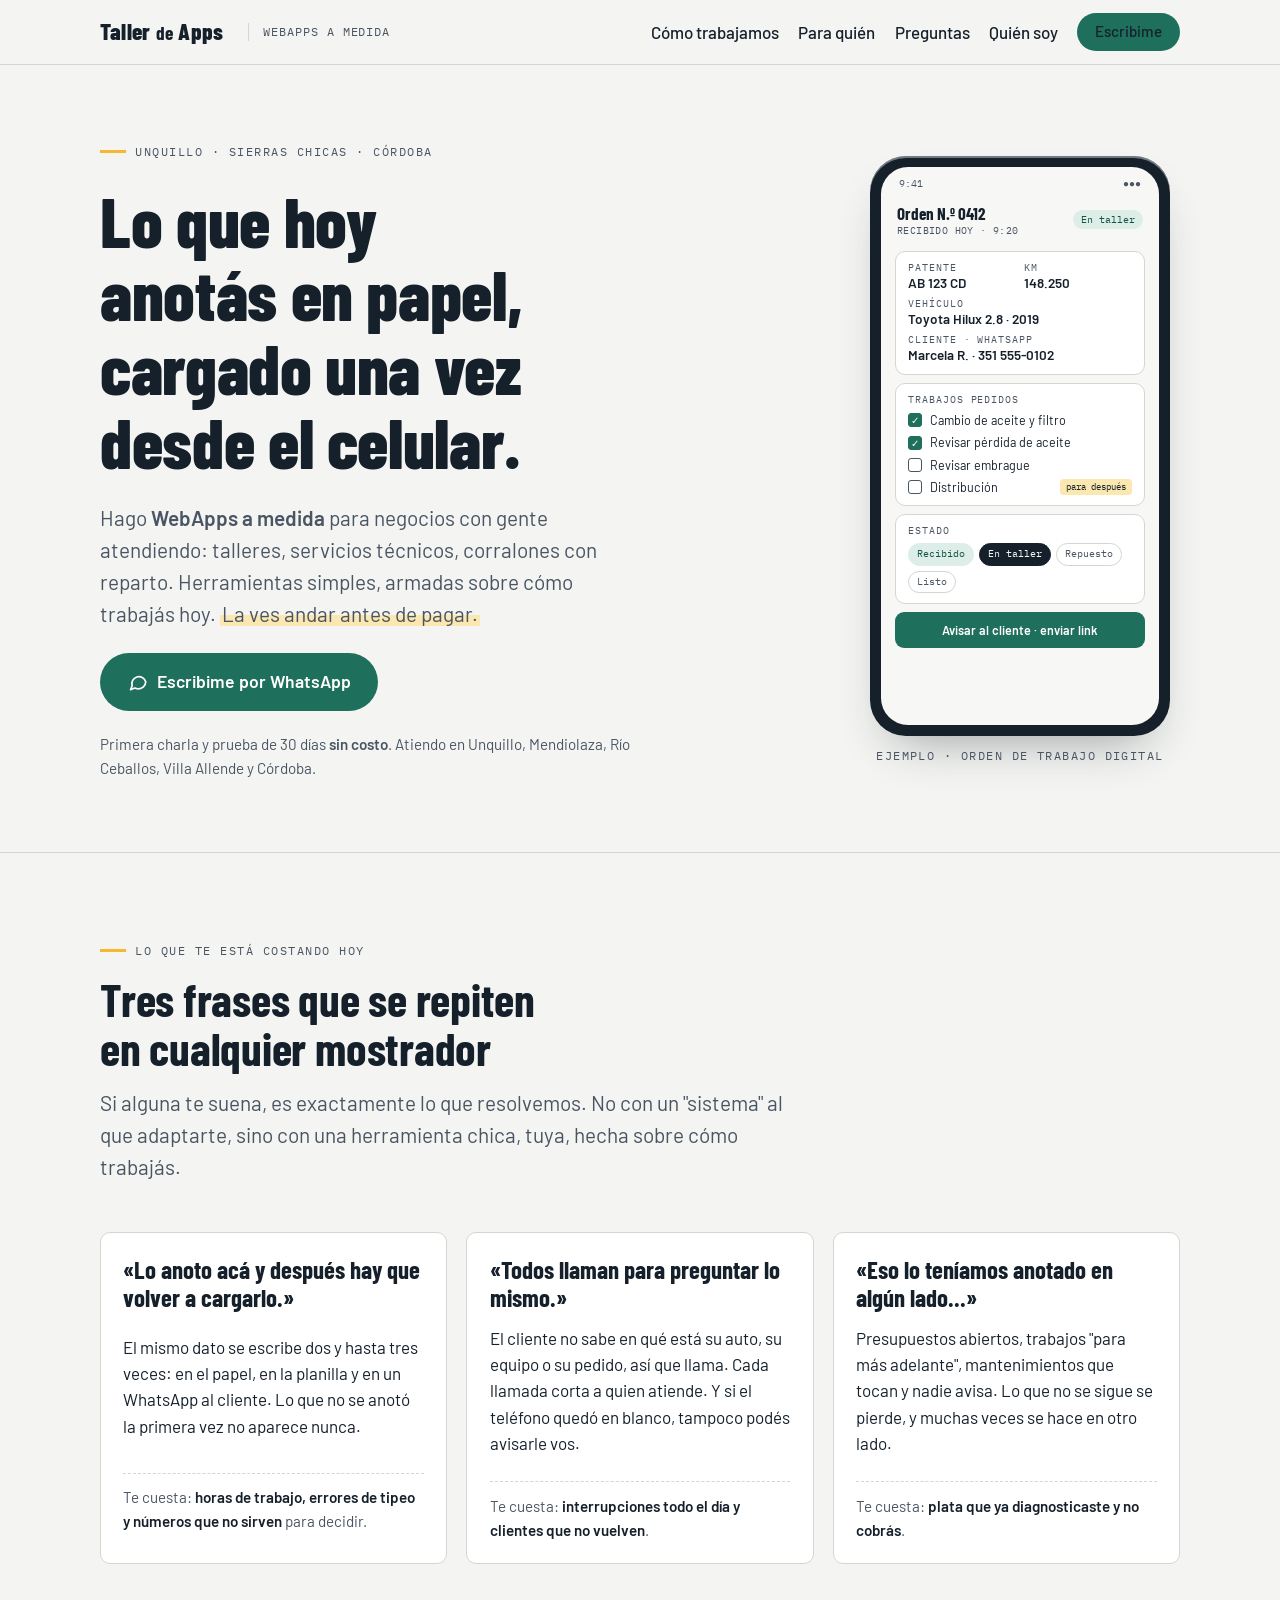
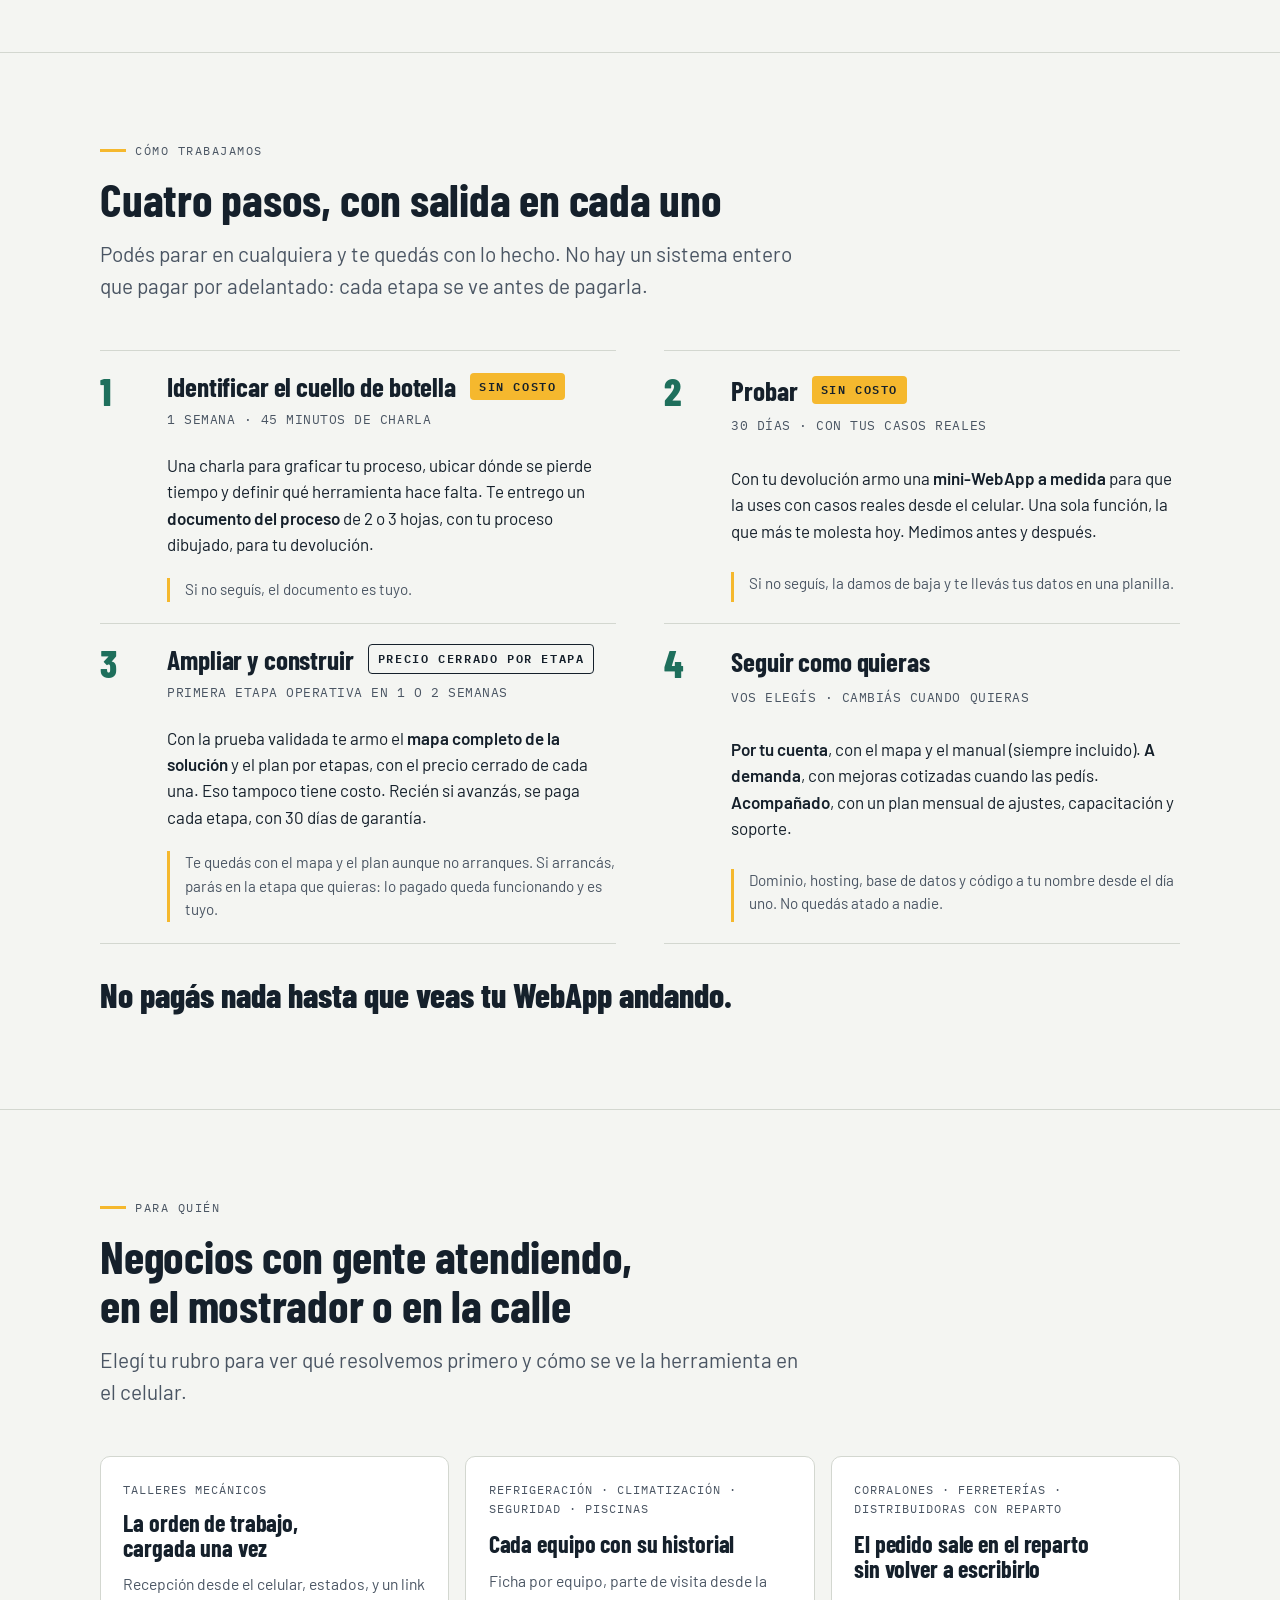
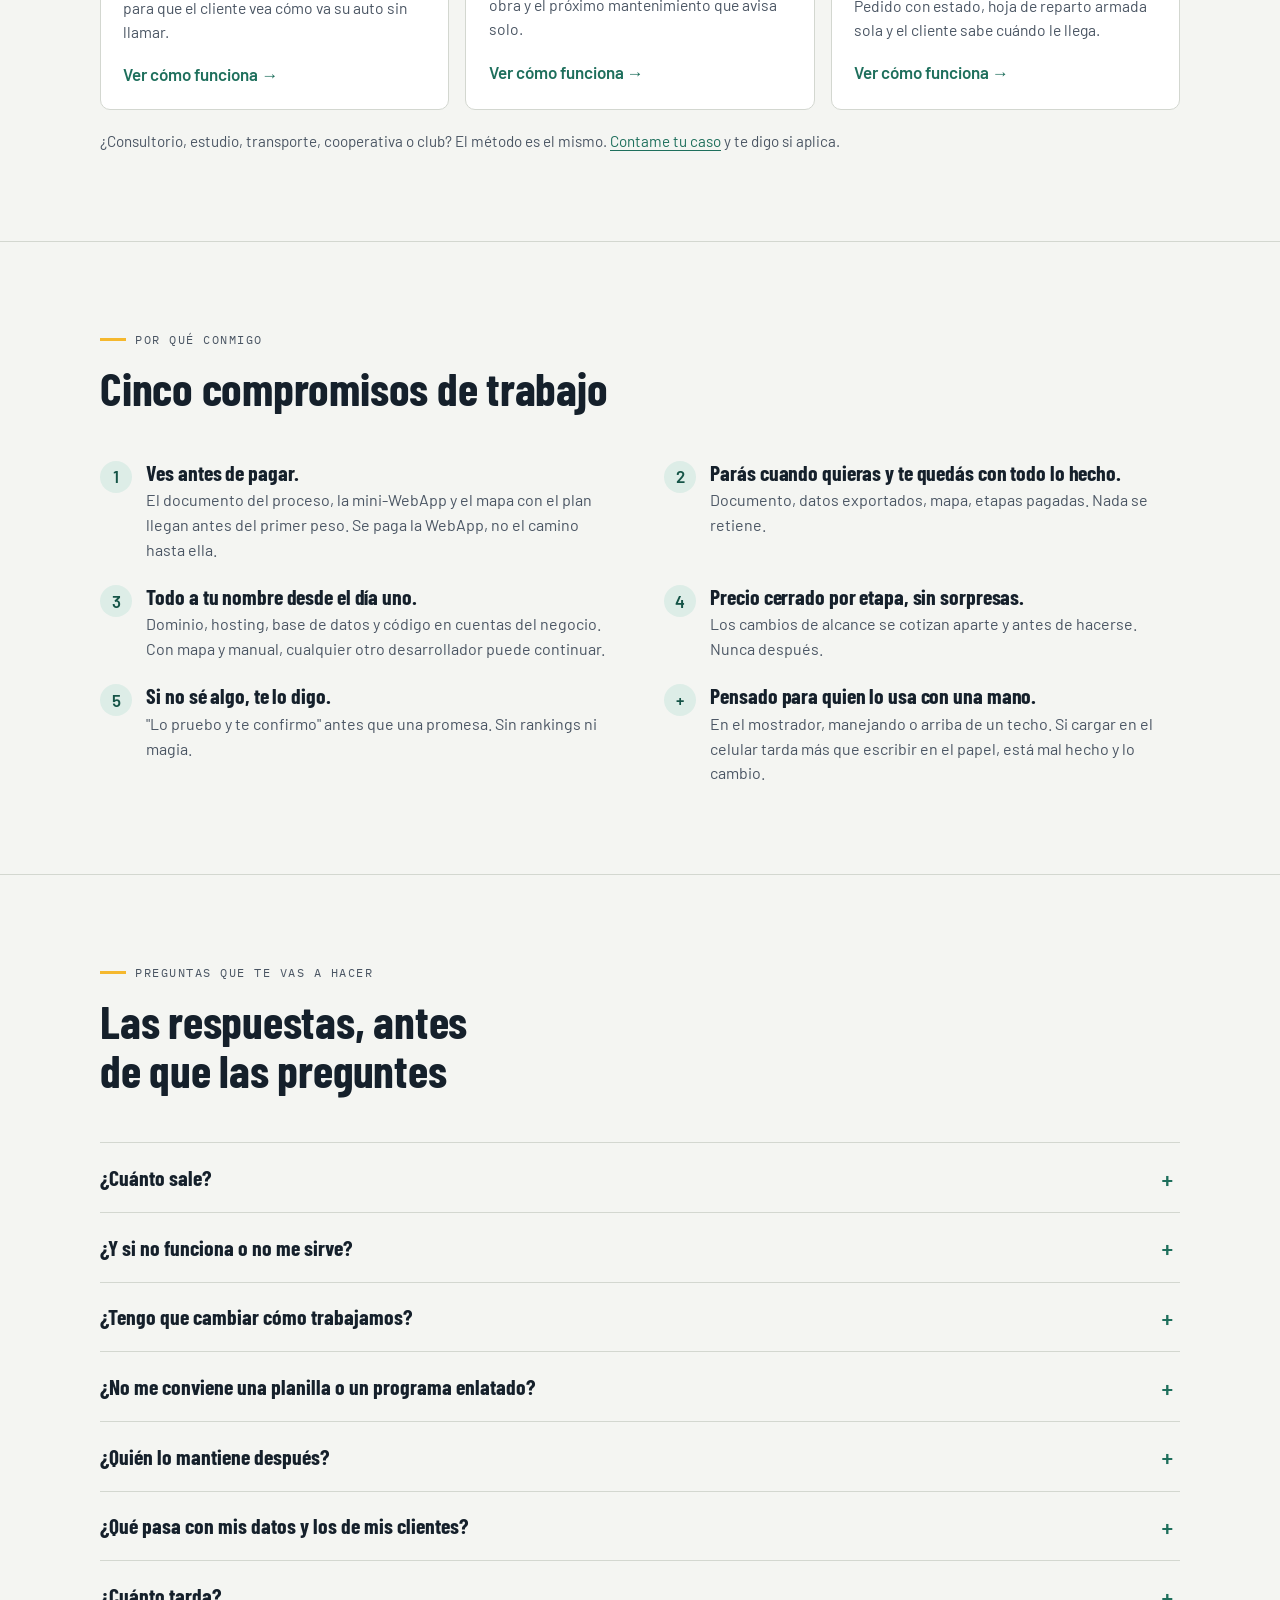
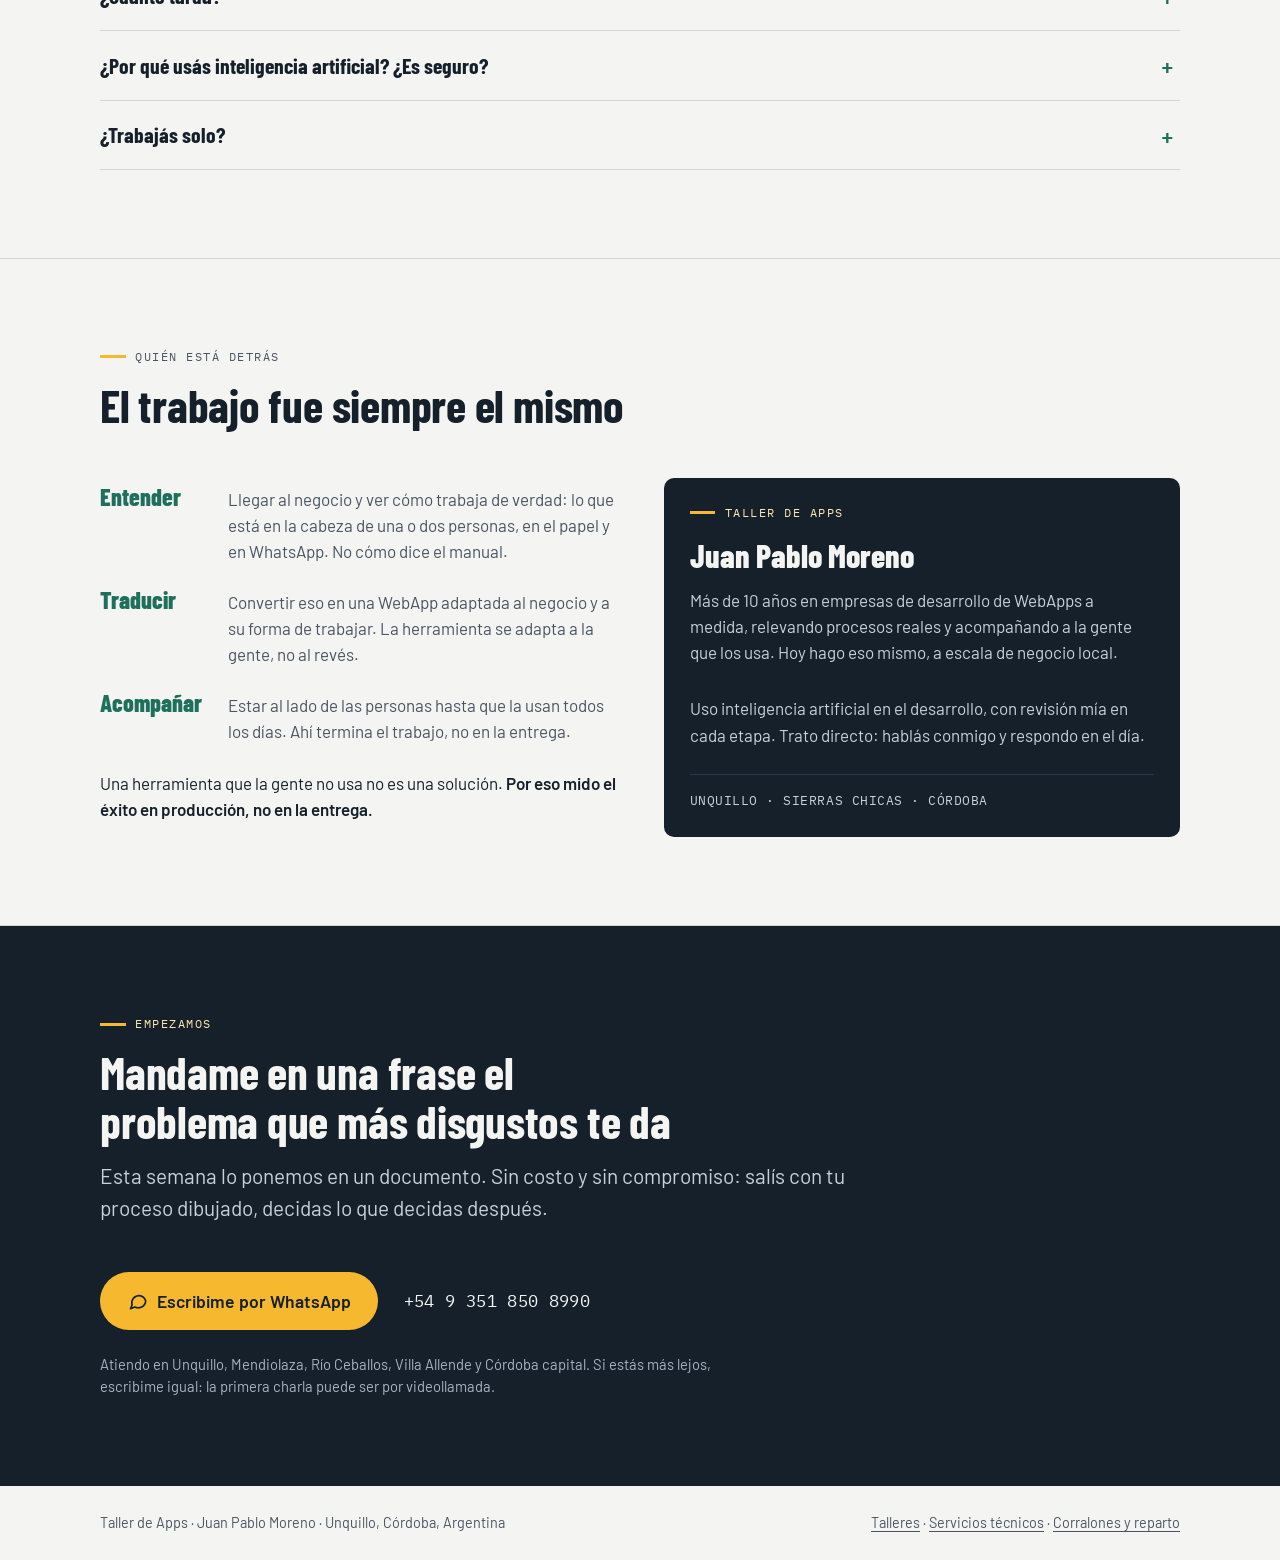
==== index.html @ a7f005a4 "Add files via upload" ====
<!doctype html>
<html lang="es-AR">
<head>
  <meta charset="utf-8">
  <meta name="viewport" content="width=device-width, initial-scale=1, viewport-fit=cover">
  <title>Taller de Apps · WebApps a medida para tu negocio</title>
  <meta name="description" content="Lo que hoy anotás en papel, planilla y WhatsApp, cargado una vez desde el celular. WebApps a medida para talleres, servicios técnicos y comercios con reparto en Sierras Chicas, Córdoba. La ves andar antes de pagar.">
  <meta property="og:title" content="Taller de Apps · WebApps a medida para tu negocio">
  <meta property="og:description" content="Se carga una vez. Lo ves andar antes de pagar. Talleres, servicios técnicos y comercios con reparto en Sierras Chicas.">
  <meta property="og:type" content="website">
  <meta property="og:image" content="assets/img/og-taller-de-apps.png">
  <meta property="og:locale" content="es_AR">
  <link rel="icon" href="assets/favicon.svg" type="image/svg+xml">
  <link rel="apple-touch-icon" href="assets/apple-touch-icon.png">
  <meta name="theme-color" content="#F4F5F2">
  <link rel="stylesheet" href="assets/styles.css">
</head>
<body>

<header class="topbar">
  <div class="wrap">
    <a class="brand" href="index.html" aria-label="Taller de Apps, inicio">
      <span class="brand-name">Taller <small>de</small> Apps</span>
      <span class="brand-tag">WebApps a medida</span>
    </a>
    <button class="nav-toggle" aria-label="Abrir menú" aria-expanded="false"><span></span><span></span><span></span></button>
    <nav class="nav" aria-label="Principal">
      <a href="#como">Cómo trabajamos</a>
      <a href="#rubros">Para quién</a>
      <a href="#preguntas">Preguntas</a>
      <a href="#quien">Quién soy</a>
      <a class="btn btn-primary" data-wa="Hola Juan, vi la página de Taller de Apps y quiero charlar 20 minutos sobre mi negocio." href="#contacto">Escribime</a>
    </nav>
  </div>
</header>

<main>

  <!-- ============ PORTADA ============ -->
  <section class="hero">
    <div class="wrap">
      <div class="hero-copy">
        <span class="eyebrow">Unquillo · Sierras Chicas · Córdoba</span>
        <h1>Lo que hoy anotás en papel, cargado una vez desde el celular.</h1>
        <p class="lead">Hago <strong>WebApps a medida</strong> para negocios con gente atendiendo: talleres, servicios técnicos, corralones con reparto. Herramientas simples, armadas sobre cómo trabajás hoy. <mark>La ves andar antes de pagar.</mark></p>
        <div class="hero-actions">
          <a class="btn btn-primary btn-lg" data-wa="Hola Juan, vi la página de Taller de Apps y quiero charlar 20 minutos sobre mi negocio." href="#contacto">
            <svg viewBox="0 0 24 24" fill="none" stroke="currentColor" stroke-width="2" stroke-linecap="round" stroke-linejoin="round" aria-hidden="true"><path d="M21 11.5a8.4 8.4 0 0 1-9 8.4 8.8 8.8 0 0 1-3.9-.9L3 21l1.9-4.6A8.4 8.4 0 1 1 21 11.5z"/></svg>
            Escribime por WhatsApp
          </a>
          <a class="btn btn-ghost btn-lg" data-demo href="#">Ver una demo andando</a>
        </div>
        <p class="hero-note">Primera charla y prueba de 30 días <strong>sin costo</strong>. Atiendo en Unquillo, Mendiolaza, Río Ceballos, Villa Allende y Córdoba.</p>
      </div>

      <div class="hero-visual">
        <div class="mock">
          <div class="phone" role="img" aria-label="Ejemplo: orden de trabajo digital de un taller, vista desde el celular del mostrador">
            <div class="screen">
              <div class="status"><span>9:41</span><span>●●●</span></div>
              <div class="app-bar">
                <div><div class="ttl">Orden N.º 0412</div><div class="sub">RECIBIDO HOY · 9:20</div></div>
                <span class="pill">En taller</span>
              </div>
              <div class="scroll">
                <div class="card">
                  <div class="row2">
                    <div><div class="k">Patente</div><div class="v">AB 123 CD</div></div>
                    <div><div class="k">Km</div><div class="v">148.250</div></div>
                  </div>
                  <div><div class="k">Vehículo</div><div class="v">Toyota Hilux 2.8 · 2019</div></div>
                  <div><div class="k">Cliente · WhatsApp</div><div class="v">Marcela R. · 351 555-0102</div></div>
                </div>
                <div class="card">
                  <div class="k">Trabajos pedidos</div>
                  <div class="task"><span class="box ok">✓</span>Cambio de aceite y filtro</div>
                  <div class="task"><span class="box ok">✓</span>Revisar pérdida de aceite</div>
                  <div class="task"><span class="box"></span>Revisar embrague</div>
                  <div class="task"><span class="box"></span>Distribución <span class="later">para después</span></div>
                </div>
                <div class="card">
                  <div class="k">Estado</div>
                  <div class="chips"><span class="chip done">Recibido</span><span class="chip on">En taller</span><span class="chip">Repuesto</span><span class="chip">Listo</span></div>
                </div>
                <div class="mini-btn">Avisar al cliente · enviar link</div>
              </div>
            </div>
          </div>
          <span class="mock-label">Ejemplo · orden de trabajo digital</span>
        </div>
      </div>
    </div>
  </section>

  <!-- ============ DOLORES ============ -->
  <section class="section" id="dolores">
    <div class="wrap">
      <div class="section-head">
        <span class="eyebrow">Lo que te está costando hoy</span>
        <h2>Tres frases que se repiten en cualquier mostrador</h2>
        <p class="lead">Si alguna te suena, es exactamente lo que resolvemos. No con un "sistema" al que adaptarte, sino con una herramienta chica, tuya, hecha sobre cómo trabajás.</p>
      </div>
      <div class="quotes">
        <article class="quote">
          <blockquote>«Lo anoto acá y después hay que volver a cargarlo.»</blockquote>
          <p>El mismo dato se escribe dos y hasta tres veces: en el papel, en la planilla y en un WhatsApp al cliente. Lo que no se anotó la primera vez no aparece nunca.</p>
          <p class="cost">Te cuesta: <strong>horas de trabajo, errores de tipeo y números que no sirven</strong> para decidir.</p>
        </article>
        <article class="quote">
          <blockquote>«Todos llaman para preguntar lo mismo.»</blockquote>
          <p>El cliente no sabe en qué está su auto, su equipo o su pedido, así que llama. Cada llamada corta a quien atiende. Y si el teléfono quedó en blanco, tampoco podés avisarle vos.</p>
          <p class="cost">Te cuesta: <strong>interrupciones todo el día y clientes que no vuelven</strong>.</p>
        </article>
        <article class="quote">
          <blockquote>«Eso lo teníamos anotado en algún lado…»</blockquote>
          <p>Presupuestos abiertos, trabajos "para más adelante", mantenimientos que tocan y nadie avisa. Lo que no se sigue se pierde, y muchas veces se hace en otro lado.</p>
          <p class="cost">Te cuesta: <strong>plata que ya diagnosticaste y no cobrás</strong>.</p>
        </article>
      </div>
    </div>
  </section>

  <!-- ============ CÓMO TRABAJAMOS ============ -->
  <section class="section" id="como">
    <div class="wrap">
      <div class="section-head">
        <span class="eyebrow">Cómo trabajamos</span>
        <h2>Cuatro pasos, con salida en cada uno</h2>
        <p class="lead">Podés parar en cualquiera y te quedás con lo hecho. No hay un sistema entero que pagar por adelantado: cada etapa se ve antes de pagarla.</p>
      </div>
      <ol class="steps">
        <li class="step">
          <div class="step-num">1</div>
          <div class="step-body">
            <div class="step-title"><h3>Identificar el cuello de botella</h3><span class="stamp">Sin costo</span></div>
            <p class="step-meta">1 SEMANA · 45 MINUTOS DE CHARLA</p>
            <p>Una charla para graficar tu proceso, ubicar dónde se pierde tiempo y definir qué herramienta hace falta. Te entrego un <strong>documento del proceso</strong> de 2 o 3 hojas, con tu proceso dibujado, para tu devolución.</p>
            <p class="step-exit">Si no seguís, el documento es tuyo.</p>
          </div>
        </li>
        <li class="step">
          <div class="step-num">2</div>
          <div class="step-body">
            <div class="step-title"><h3>Probar</h3><span class="stamp">Sin costo</span></div>
            <p class="step-meta">30 DÍAS · CON TUS CASOS REALES</p>
            <p>Con tu devolución armo una <strong>mini-WebApp a medida</strong> para que la uses con casos reales desde el celular. Una sola función, la que más te molesta hoy. Medimos antes y después.</p>
            <p class="step-exit">Si no seguís, la damos de baja y te llevás tus datos en una planilla.</p>
          </div>
        </li>
        <li class="step">
          <div class="step-num">3</div>
          <div class="step-body">
            <div class="step-title"><h3>Ampliar y construir</h3><span class="stamp stamp-outline">Precio cerrado por etapa</span></div>
            <p class="step-meta">PRIMERA ETAPA OPERATIVA EN 1 O 2 SEMANAS</p>
            <p>Con la prueba validada te armo el <strong>mapa completo de la solución</strong> y el plan por etapas, con el precio cerrado de cada una. Eso tampoco tiene costo. Recién si avanzás, se paga cada etapa, con 30 días de garantía.</p>
            <p class="step-exit">Te quedás con el mapa y el plan aunque no arranques. Si arrancás, parás en la etapa que quieras: lo pagado queda funcionando y es tuyo.</p>
          </div>
        </li>
        <li class="step">
          <div class="step-num">4</div>
          <div class="step-body">
            <div class="step-title"><h3>Seguir como quieras</h3></div>
            <p class="step-meta">VOS ELEGÍS · CAMBIÁS CUANDO QUIERAS</p>
            <p><strong>Por tu cuenta</strong>, con el mapa y el manual (siempre incluido). <strong>A demanda</strong>, con mejoras cotizadas cuando las pedís. <strong>Acompañado</strong>, con un plan mensual de ajustes, capacitación y soporte.</p>
            <p class="step-exit">Dominio, hosting, base de datos y código a tu nombre desde el día uno. No quedás atado a nadie.</p>
          </div>
        </li>
      </ol>
      <div class="steps-close">
        <span class="big">No pagás nada hasta que veas tu WebApp andando.</span>
        <a class="btn btn-ghost" data-demo href="#">Ver una demo</a>
      </div>
    </div>
  </section>

  <!-- ============ PARA QUIÉN ============ -->
  <section class="section" id="rubros">
    <div class="wrap">
      <div class="section-head">
        <span class="eyebrow">Para quién</span>
        <h2>Negocios con gente atendiendo, en el mostrador o en la calle</h2>
        <p class="lead">Elegí tu rubro para ver qué resolvemos primero y cómo se ve la herramienta en el celular.</p>
      </div>
      <div class="niches">
        <a class="niche" href="talleres.html">
          <span class="who">Talleres mecánicos</span>
          <h3>La orden de trabajo, cargada una vez</h3>
          <p>Recepción desde el celular, estados, y un link para que el cliente vea cómo va su auto sin llamar.</p>
          <span class="go">Ver cómo funciona →</span>
        </a>
        <a class="niche" href="servicios-tecnicos.html">
          <span class="who">Refrigeración · climatización · seguridad · piscinas</span>
          <h3>Cada equipo con su historial</h3>
          <p>Ficha por equipo, parte de visita desde la obra y el próximo mantenimiento que avisa solo.</p>
          <span class="go">Ver cómo funciona →</span>
        </a>
        <a class="niche" href="corralones.html">
          <span class="who">Corralones · ferreterías · distribuidoras con reparto</span>
          <h3>El pedido sale en el reparto sin volver a escribirlo</h3>
          <p>Pedido con estado, hoja de reparto armada sola y el cliente sabe cuándo le llega.</p>
          <span class="go">Ver cómo funciona →</span>
        </a>
      </div>
      <p class="hero-note" style="margin-top:1.2rem">¿Consultorio, estudio, transporte, cooperativa o club? El método es el mismo. <a data-wa="Hola Juan, vi Taller de Apps. Mi rubro es [completar] y quiero saber si aplica." href="#contacto">Contame tu caso</a> y te digo si aplica.</p>
    </div>
  </section>

  <!-- ============ COMPROMISOS ============ -->
  <section class="section" id="compromisos">
    <div class="wrap">
      <div class="section-head">
        <span class="eyebrow">Por qué conmigo</span>
        <h2>Cinco compromisos de trabajo</h2>
      </div>
      <div class="commitments">
        <div class="commit"><span class="tick">1</span><div><h3>Ves antes de pagar.</h3><p>El documento del proceso, la mini-WebApp y el mapa con el plan llegan antes del primer peso. Se paga la WebApp, no el camino hasta ella.</p></div></div>
        <div class="commit"><span class="tick">2</span><div><h3>Parás cuando quieras y te quedás con todo lo hecho.</h3><p>Documento, datos exportados, mapa, etapas pagadas. Nada se retiene.</p></div></div>
        <div class="commit"><span class="tick">3</span><div><h3>Todo a tu nombre desde el día uno.</h3><p>Dominio, hosting, base de datos y código en cuentas del negocio. Con mapa y manual, cualquier otro desarrollador puede continuar.</p></div></div>
        <div class="commit"><span class="tick">4</span><div><h3>Precio cerrado por etapa, sin sorpresas.</h3><p>Los cambios de alcance se cotizan aparte y antes de hacerse. Nunca después.</p></div></div>
        <div class="commit"><span class="tick">5</span><div><h3>Si no sé algo, te lo digo.</h3><p>"Lo pruebo y te confirmo" antes que una promesa. Sin rankings ni magia.</p></div></div>
        <div class="commit"><span class="tick">+</span><div><h3>Pensado para quien lo usa con una mano.</h3><p>En el mostrador, manejando o arriba de un techo. Si cargar en el celular tarda más que escribir en el papel, está mal hecho y lo cambio.</p></div></div>
      </div>
    </div>
  </section>

  <!-- ============ PREGUNTAS ============ -->
  <section class="section" id="preguntas">
    <div class="wrap">
      <div class="section-head">
        <span class="eyebrow">Preguntas que te vas a hacer</span>
        <h2>Las respuestas, antes de que las preguntes</h2>
      </div>
      <div class="faq">
        <details>
          <summary>¿Cuánto sale?</summary>
          <div class="answer"><p>No tengo lista de precios porque no hay dos negocios iguales, y no te voy a tirar un número sin conocer tu proceso. Primero van el documento del proceso y la prueba de 30 días, <strong>sin costo</strong>. Después, el plan por etapas con el <strong>precio cerrado de cada una</strong>, antes de empezar. Vos decidís con la herramienta ya probada en tu negocio.</p></div>
        </details>
        <details>
          <summary>¿Y si no funciona o no me sirve?</summary>
          <div class="answer"><p>Parás en cualquier paso y te quedás con lo hecho: el documento, tus datos exportados, el mapa y las etapas que hayas pagado. Cada etapa tiene <strong>30 días de garantía</strong>. Y antes de pagar nada, ya usaste la mini-WebApp un mes con casos reales.</p></div>
        </details>
        <details>
          <summary>¿Tengo que cambiar cómo trabajamos?</summary>
          <div class="answer"><p>No. La herramienta se arma <strong>sobre cómo trabajan hoy</strong>, con las palabras que usan y los pasos que ya hacen. Lo único que cambia es que se anota una vez y lo ven todos. Si algo tarda más que en el papel, está mal hecho.</p></div>
        </details>
        <details>
          <summary>¿No me conviene una planilla o un programa enlatado?</summary>
          <div class="answer"><p>Para arrancar, sí. Cuando necesitás algo propio (tu orden, tus estados, el link para tu cliente, que conviva con lo que ya usás) hace falta a medida. Es la diferencia entre un traje comprado y uno a medida: el comprado te queda, el otro te queda bien.</p></div>
        </details>
        <details>
          <summary>¿Quién lo mantiene después?</summary>
          <div class="answer"><p>Vos elegís: <strong>por tu cuenta</strong> (siempre incluido: mapa y manual para que cualquiera pueda seguir), <strong>a demanda</strong> (mejoras cotizadas cuando las pedís) o <strong>acompañado</strong> (plan mensual de ajustes, capacitación y soporte). Cambiás cuando quieras.</p></div>
        </details>
        <details>
          <summary>¿Qué pasa con mis datos y los de mis clientes?</summary>
          <div class="answer"><p>Viven en cuentas <strong>a tu nombre</strong> desde el día uno, con accesos por rol: cada persona ve lo que le toca. Si no seguís, te los llevás en una planilla. Nada queda en manos de nadie más.</p></div>
        </details>
        <details>
          <summary>¿Cuánto tarda?</summary>
          <div class="answer"><p>Semana 1: el documento del proceso. Día 30: la mini-WebApp probada con casos reales. Si seguís, la primera etapa operativa suele estar lista en <strong>1 o 2 semanas</strong>. Se construye por etapas, y cada una se ve antes de pagarla.</p></div>
        </details>
        <details>
          <summary>¿Por qué usás inteligencia artificial? ¿Es seguro?</summary>
          <div class="answer"><p>La uso para <strong>construir</strong>, no para decidir nada en tu negocio. Me permite ir más rápido y cobrar menos que una agencia, con revisión mía en cada etapa. Tus datos no se usan para entrenar nada; la herramienta hace exactamente lo que acordamos.</p></div>
        </details>
        <details>
          <summary>¿Trabajás solo?</summary>
          <div class="answer"><p>Sí. Hablás con quien diseña y construye la herramienta, en cada paso. Respondo en el día. Y como todo queda a tu nombre y documentado, no dependés de mí para seguir.</p></div>
        </details>
      </div>
    </div>
  </section>

  <!-- ============ QUIÉN ESTÁ DETRÁS ============ -->
  <section class="section" id="quien">
    <div class="wrap">
      <div class="section-head">
        <span class="eyebrow">Quién está detrás</span>
        <h2>El trabajo fue siempre el mismo</h2>
      </div>
      <div class="about">
        <div class="verbs">
          <div class="verb"><b>Entender</b><p>Llegar al negocio y ver cómo trabaja de verdad: lo que está en la cabeza de una o dos personas, en el papel y en WhatsApp. No cómo dice el manual.</p></div>
          <div class="verb"><b>Traducir</b><p>Convertir eso en una WebApp adaptada al negocio y a su forma de trabajar. La herramienta se adapta a la gente, no al revés.</p></div>
          <div class="verb"><b>Acompañar</b><p>Estar al lado de las personas hasta que la usan todos los días. Ahí termina el trabajo, no en la entrega.</p></div>
          <p class="measure" style="margin-top:.6rem">Una herramienta que la gente no usa no es una solución. <strong>Por eso mido el éxito en producción, no en la entrega.</strong></p>
        </div>
        <div class="about-card">
          <span class="eyebrow">Taller de Apps</span>
          <div class="name">Juan Pablo Moreno</div>
          <p>Más de 10 años en empresas de desarrollo de WebApps a medida, relevando procesos reales y acompañando a la gente que los usa. Hoy hago eso mismo, a escala de negocio local.</p>
          <p>Uso inteligencia artificial en el desarrollo, con revisión mía en cada etapa. Trato directo: hablás conmigo y respondo en el día.</p>
          <p class="where">UNQUILLO · SIERRAS CHICAS · CÓRDOBA</p>
        </div>
      </div>
    </div>
  </section>

  <!-- ============ CONTACTO ============ -->
  <section class="section contact" id="contacto">
    <div class="wrap">
      <div class="section-head">
        <span class="eyebrow">Empezamos</span>
        <h2>Mandame en una frase el problema que más disgustos te da</h2>
        <p class="lead">Esta semana lo ponemos en un documento. Sin costo y sin compromiso: salís con tu proceso dibujado, decidas lo que decidas después.</p>
      </div>
      <div class="contact-row">
        <a class="btn btn-primary btn-lg" data-wa="Hola Juan, vi la página de Taller de Apps. El problema que más disgustos me da es: " href="#">
          <svg viewBox="0 0 24 24" fill="none" stroke="currentColor" stroke-width="2" stroke-linecap="round" stroke-linejoin="round" aria-hidden="true"><path d="M21 11.5a8.4 8.4 0 0 1-9 8.4 8.8 8.8 0 0 1-3.9-.9L3 21l1.9-4.6A8.4 8.4 0 1 1 21 11.5z"/></svg>
          Escribime por WhatsApp
        </a>
        <span class="number">+54 9 351 850 8990</span>
      </div>
      <p class="fine">Atiendo en Unquillo, Mendiolaza, Río Ceballos, Villa Allende y Córdoba capital. Si estás más lejos, escribime igual: la primera charla puede ser por videollamada.</p>
    </div>
  </section>

</main>

<footer>
  <div class="wrap">
    <span>Taller de Apps · Juan Pablo Moreno · Unquillo, Córdoba, Argentina</span>
    <span><a href="talleres.html">Talleres</a> · <a href="servicios-tecnicos.html">Servicios técnicos</a> · <a href="corralones.html">Corralones y reparto</a></span>
  </div>
</footer>

<script src="assets/site.js"></script>
</body>
</html>
---- assets/styles.css ----
/* Taller de Apps — hoja de estilos
   Concepto: una hoja de orden de trabajo. Etiquetas en mono como las casillas de un formulario,
   reglas finas, un solo acento (verde máquina) y un marcador amarillo para lo que importa.
   Una sola apariencia (clara), elegida a propósito. */

/* Tipografías propias (Open Font License), servidas desde el sitio: sin pedidos a terceros. */
@font-face { font-family: "Barlow"; font-style: normal; font-weight: 400; font-display: swap; src: url("fonts/barlow-latin-400-normal.woff2") format("woff2"); }
@font-face { font-family: "Barlow"; font-style: normal; font-weight: 500; font-display: swap; src: url("fonts/barlow-latin-500-normal.woff2") format("woff2"); }
@font-face { font-family: "Barlow"; font-style: normal; font-weight: 600; font-display: swap; src: url("fonts/barlow-latin-600-normal.woff2") format("woff2"); }
@font-face { font-family: "Barlow Condensed"; font-style: normal; font-weight: 700; font-display: swap; src: url("fonts/barlow-condensed-latin-700-normal.woff2") format("woff2"); }
@font-face { font-family: "Barlow Condensed"; font-style: normal; font-weight: 800; font-display: swap; src: url("fonts/barlow-condensed-latin-800-normal.woff2") format("woff2"); }
@font-face { font-family: "IBM Plex Mono"; font-style: normal; font-weight: 400; font-display: swap; src: url("fonts/ibm-plex-mono-latin-400-normal.woff2") format("woff2"); }
@font-face { font-family: "IBM Plex Mono"; font-style: normal; font-weight: 600; font-display: swap; src: url("fonts/ibm-plex-mono-latin-600-normal.woff2") format("woff2"); }

:root {
  --ink: #15202B;
  --ink-2: #4A5563;
  --paper: #F4F5F2;
  --paper-2: #E9EBE6;
  --line: #D3D7D0;
  --green: #1E6F5C;
  --green-ink: #155447;
  --green-soft: #DDEDE7;
  --yellow: #F5B82E;
  --yellow-soft: #FBE7B0;
  --white: #FFFFFF;
  --red: #B4472B;
  --font-display: "Barlow Condensed", "Arial Narrow", Impact, sans-serif;
  --font-body: "Barlow", "Helvetica Neue", Arial, sans-serif;
  --font-mono: "IBM Plex Mono", "SFMono-Regular", Consolas, monospace;
  --radius: 10px;
  --wrap: 1120px;
  color-scheme: light;
}

*, *::before, *::after { box-sizing: border-box; }
html { scroll-behavior: smooth; -webkit-text-size-adjust: 100%; }
@media (prefers-reduced-motion: reduce) { html { scroll-behavior: auto; } * { animation: none !important; transition: none !important; } }

body {
  margin: 0;
  background: var(--paper);
  color: var(--ink);
  font-family: var(--font-body);
  font-size: 17px;
  line-height: 1.55;
}
img, svg { max-width: 100%; height: auto; }
a { color: var(--green); text-decoration-thickness: 1px; text-underline-offset: 3px; }
a:hover { color: var(--green-ink); }
:focus-visible { outline: 3px solid var(--yellow); outline-offset: 2px; }
h1, h2, h3, h4 { font-family: var(--font-display); line-height: 1.05; margin: 0; text-wrap: balance; letter-spacing: -0.005em; }
h1 { font-size: clamp(2.4rem, 6.5vw, 4.4rem); font-weight: 800; }
h2 { font-size: clamp(1.9rem, 4vw, 2.9rem); font-weight: 700; }
h3 { font-size: clamp(1.3rem, 2.4vw, 1.7rem); font-weight: 700; }
p { margin: 0; }
p + p { margin-top: 0.8em; }
ul, ol { margin: 0; padding: 0; }
strong { font-weight: 600; }
.lead { font-size: clamp(1.1rem, 1.8vw, 1.3rem); color: var(--ink-2); max-width: 36em; }
.measure { max-width: 38em; }
mark { background: linear-gradient(transparent 55%, var(--yellow-soft) 55%); color: inherit; padding: 0 .1em; }

.wrap { width: 100%; max-width: var(--wrap); margin-inline: auto; padding-inline: 20px; }
.section { padding-block: clamp(3rem, 7vw, 5.5rem); border-top: 1px solid var(--line); }
.section-head { display: grid; gap: .9rem; margin-bottom: clamp(1.8rem, 4vw, 3rem); max-width: 42em; }

.eyebrow {
  font-family: var(--font-mono); font-size: .78rem; letter-spacing: .12em; text-transform: uppercase;
  color: var(--ink-2); display: inline-flex; align-items: center; gap: .6rem;
}
.eyebrow::before { content: ""; width: 1.6rem; height: 3px; background: var(--yellow); }

/* Botones */
.btn {
  display: inline-flex; align-items: center; gap: .55rem; padding: .85rem 1.25rem;
  border-radius: 999px; font-weight: 600; font-size: 1rem; text-decoration: none; line-height: 1;
  border: 2px solid transparent; cursor: pointer; transition: transform .08s ease, background .15s ease;
  white-space: nowrap;
}
.btn:active { transform: translateY(1px); }
.btn-primary { background: var(--green); color: var(--white); }
.btn-primary:hover { background: var(--green-ink); color: var(--white); }
.btn-ghost { background: transparent; color: var(--ink); border-color: var(--ink); }
.btn-ghost:hover { background: var(--ink); color: var(--paper); }
.btn svg { width: 1.15em; height: 1.15em; flex: none; }
.btn-lg { padding: 1.05rem 1.6rem; font-size: 1.1rem; }

/* Barra superior */
.topbar { position: sticky; top: env(safe-area-inset-top, 0px); z-index: 20; background: color-mix(in srgb, var(--paper) 92%, transparent); backdrop-filter: blur(8px); border-bottom: 1px solid var(--line); }
.topbar .wrap { display: flex; align-items: center; justify-content: space-between; gap: 1rem; min-height: 64px; }
.brand { display: inline-flex; align-items: center; gap: .65rem; text-decoration: none; color: var(--ink); }
.brand-name { font-family: var(--font-display); font-weight: 800; font-size: 1.45rem; letter-spacing: .01em; line-height: 1; }
.brand-name small { font-weight: 500; }
.brand-tag { display: none; font-family: var(--font-mono); font-size: .72rem; letter-spacing: .08em; text-transform: uppercase; color: var(--ink-2); margin-left: .9rem; padding-left: .9rem; border-left: 1px solid var(--line); }
.nav { display: flex; align-items: center; gap: 1.2rem; }
.nav a { color: var(--ink); text-decoration: none; font-weight: 500; }
.nav a:hover { color: var(--green); }
.nav .btn { padding: .6rem 1rem; font-size: .95rem; }
.nav-toggle { display: none; background: none; border: 2px solid var(--ink); border-radius: 8px; width: 42px; height: 38px; cursor: pointer; }
.nav-toggle span { display: block; width: 18px; height: 2px; background: var(--ink); margin: 3px auto; }
@media (min-width: 960px) { .brand-tag { display: inline; } }
@media (max-width: 760px) {
  .nav-toggle { display: inline-block; }
  .nav { display: none; position: absolute; left: 0; right: 0; top: 100%; background: var(--paper); border-bottom: 1px solid var(--line); padding: 1rem 20px 1.3rem; flex-direction: column; align-items: flex-start; gap: .9rem; }
  .nav[data-open="true"] { display: flex; }
  .nav .btn { padding: .8rem 1.2rem; }
}

/* Portada */
.hero { padding-block: clamp(2.5rem, 6vw, 5rem) clamp(2.5rem, 6vw, 4.5rem); }
.hero .wrap { display: grid; gap: 2.5rem; align-items: center; grid-template-columns: 1fr; }
.hero-copy { display: grid; gap: 1.4rem; }
.hero-actions { display: flex; flex-wrap: wrap; gap: .8rem; align-items: center; }
.hero-note { font-size: .95rem; color: var(--ink-2); }
.hero-visual { display: flex; justify-content: center; }
@media (min-width: 900px) { .hero .wrap { grid-template-columns: 1.05fr .95fr; gap: 3rem; } .hero-visual { justify-content: flex-end; } }

/* Sello "sin costo" */
.stamp {
  display: inline-block; font-family: var(--font-mono); font-size: .72rem; letter-spacing: .14em; text-transform: uppercase;
  color: var(--ink); background: var(--yellow); padding: .3rem .55rem; border-radius: 4px; font-weight: 600;
}
.stamp-outline { background: transparent; border: 1.5px solid var(--ink); }

/* Tarjetas de frases (dolores) */
.quotes { display: grid; gap: 1.2rem; grid-template-columns: 1fr; }
@media (min-width: 760px) { .quotes { grid-template-columns: repeat(3, 1fr); } }
.quote { background: var(--white); border: 1px solid var(--line); border-radius: var(--radius); padding: 1.4rem 1.4rem 1.3rem; display: grid; gap: .8rem; min-width: 0; }
.quote blockquote { margin: 0; font-family: var(--font-display); font-size: 1.55rem; font-weight: 700; line-height: 1.15; }
.quote .cost { font-size: .95rem; color: var(--ink-2); padding-top: .8rem; border-top: 1px dashed var(--line); }
.quote .cost strong { color: var(--ink); }

/* Pasos (es una secuencia real) */
.steps { display: grid; gap: 1rem; counter-reset: paso; }
.step { display: grid; grid-template-columns: 3.2rem 1fr; gap: 1rem; padding: 1.3rem 0; border-top: 1px solid var(--line); min-width: 0; }
.step:last-child { border-bottom: 1px solid var(--line); }
.step-num { font-family: var(--font-display); font-weight: 800; font-size: 2.4rem; line-height: 1; color: var(--green); }
.step-body { display: grid; gap: .55rem; }
.step-title { display: flex; flex-wrap: wrap; gap: .6rem .9rem; align-items: center; }
.step-meta { font-family: var(--font-mono); font-size: .8rem; color: var(--ink-2); letter-spacing: .04em; }
.step-exit { font-size: .95rem; color: var(--ink-2); padding-left: .9rem; border-left: 3px solid var(--yellow); }
@media (min-width: 900px) { .steps { grid-template-columns: repeat(2, 1fr); gap: 0 3rem; } .step:nth-last-child(2) { border-bottom: 1px solid var(--line); } }
.steps-close { margin-top: 1.6rem; display: flex; flex-wrap: wrap; gap: .8rem 1.4rem; align-items: center; }
.steps-close .big { font-family: var(--font-display); font-weight: 800; font-size: clamp(1.5rem, 3vw, 2.1rem); }

/* Nichos */
.niches { display: grid; gap: 1rem; grid-template-columns: 1fr; }
@media (min-width: 700px) { .niches { grid-template-columns: repeat(3, 1fr); } }
.niche { display: grid; gap: .7rem; padding: 1.4rem; border-radius: var(--radius); background: var(--white); border: 1px solid var(--line); text-decoration: none; color: var(--ink); min-width: 0; transition: border-color .15s ease, transform .08s ease; }
.niche:hover { border-color: var(--green); color: var(--ink); transform: translateY(-2px); }
.niche .who { font-family: var(--font-mono); font-size: .78rem; letter-spacing: .08em; text-transform: uppercase; color: var(--ink-2); }
.niche h3 { font-size: 1.5rem; }
.niche p { color: var(--ink-2); font-size: .98rem; }
.niche .go { color: var(--green); font-weight: 600; margin-top: .3rem; }
.niche-other { background: transparent; border-style: dashed; }

/* Compromisos */
.commitments { display: grid; gap: 1.1rem; grid-template-columns: 1fr; }
@media (min-width: 760px) { .commitments { grid-template-columns: repeat(2, 1fr); gap: 1.4rem 3rem; } }
.commit { display: grid; grid-template-columns: 2rem 1fr; gap: .9rem; min-width: 0; }
.commit .tick { width: 2rem; height: 2rem; border-radius: 50%; background: var(--green-soft); color: var(--green-ink); display: grid; place-items: center; font-weight: 700; }
.commit h3 { font-size: 1.35rem; margin-bottom: .3rem; }
.commit p { color: var(--ink-2); font-size: 1rem; }

/* Preguntas */
.faq { display: grid; gap: 0; border-top: 1px solid var(--line); }
.faq details { border-bottom: 1px solid var(--line); }
.faq summary { cursor: pointer; list-style: none; padding: 1.1rem 0; font-family: var(--font-display); font-weight: 700; font-size: 1.35rem; display: flex; justify-content: space-between; gap: 1rem; align-items: center; }
.faq summary::-webkit-details-marker { display: none; }
.faq summary::after { content: "+"; font-family: var(--font-mono); font-size: 1.3rem; color: var(--green); flex: none; width: 1.6rem; text-align: center; }
.faq details[open] summary::after { content: "–"; }
.faq .answer { padding: 0 0 1.3rem; color: var(--ink-2); max-width: 44em; }
.faq .answer strong { color: var(--ink); }

/* Quién está detrás */
.about { display: grid; gap: 2rem; grid-template-columns: 1fr; align-items: start; }
@media (min-width: 860px) { .about { grid-template-columns: 1fr 1fr; gap: 3rem; } }
.about-card { background: var(--ink); color: var(--paper); border-radius: var(--radius); padding: 1.6rem; display: grid; gap: 1rem; }
.about-card .eyebrow { color: var(--yellow-soft); }
.about-card .eyebrow::before { background: var(--yellow); }
.about-card .name { font-family: var(--font-display); font-weight: 800; font-size: 2rem; line-height: 1; }
.about-card p { color: #C9D0D9; }
.about-card .where { font-family: var(--font-mono); font-size: .82rem; letter-spacing: .04em; color: #C9D0D9; border-top: 1px solid #2B3744; padding-top: 1rem; }
.verbs { display: grid; gap: 1rem; }
.verb { display: grid; grid-template-columns: auto 1fr; gap: 1rem; align-items: baseline; }
.verb b { font-family: var(--font-display); font-size: 1.5rem; font-weight: 800; color: var(--green); min-width: 7rem; }
.verb p { color: var(--ink-2); }

/* Contacto */
.contact { background: var(--ink); color: var(--paper); }
.contact .section-head { max-width: 46em; }
.contact .eyebrow { color: var(--yellow-soft); }
.contact h2 { color: var(--paper); }
.contact .lead { color: #C9D0D9; }
.contact-row { display: flex; flex-wrap: wrap; gap: 1rem 1.6rem; align-items: center; }
.contact .btn-primary { background: var(--yellow); color: var(--ink); }
.contact .btn-primary:hover { background: var(--yellow-soft); color: var(--ink); }
.contact .number { font-family: var(--font-mono); font-size: 1.05rem; color: var(--paper); letter-spacing: .02em; }
.contact .fine { font-size: .92rem; color: #A9B4C2; margin-top: 1.4rem; max-width: 46em; }

footer { padding-block: 1.6rem; font-size: .9rem; color: var(--ink-2); }
footer .wrap { display: flex; flex-wrap: wrap; gap: .6rem 1.5rem; justify-content: space-between; }
footer a { color: var(--ink-2); }

/* Antes / después */
.ba { width: 100%; border-collapse: collapse; font-size: 1rem; }
.ba th, .ba td { text-align: left; vertical-align: top; padding: .9rem .6rem; border-bottom: 1px solid var(--line); }
.ba th { font-family: var(--font-mono); font-size: .76rem; letter-spacing: .12em; text-transform: uppercase; color: var(--ink-2); font-weight: 600; }
.ba td:first-child { color: var(--ink-2); width: 46%; }
.ba td:last-child { font-weight: 500; }
.ba-wrap { overflow-x: auto; }

/* Lista de dolores en landings */
.pains { display: grid; gap: .9rem; }
.pain { display: grid; grid-template-columns: 1.6rem 1fr; gap: .9rem; align-items: start; }
.pain .dot { width: 1.6rem; height: 1.6rem; border-radius: 4px; background: var(--yellow-soft); display: grid; place-items: center; font-family: var(--font-mono); font-size: .8rem; font-weight: 600; color: var(--ink); }
.pain p { color: var(--ink-2); }
.pain p strong { color: var(--ink); }

/* Features de la herramienta */
.features { display: grid; gap: 1rem; grid-template-columns: 1fr; }
@media (min-width: 700px) { .features { grid-template-columns: repeat(2, 1fr); } }
.feature { padding: 1.2rem 1.3rem; background: var(--white); border: 1px solid var(--line); border-radius: var(--radius); display: grid; gap: .4rem; min-width: 0; }
.feature h3 { font-size: 1.3rem; }
.feature p { color: var(--ink-2); font-size: .98rem; }

/* Mockups de celular */
.mock-pair { display: grid; gap: 1.6rem; grid-template-columns: 1fr; justify-items: center; }
@media (min-width: 700px) { .mock-pair { grid-template-columns: repeat(2, minmax(0, 320px)); justify-content: center; gap: 2.4rem; } }
.mock { display: grid; gap: .7rem; justify-items: center; width: 100%; max-width: 320px; }
.mock-label { font-family: var(--font-mono); font-size: .76rem; letter-spacing: .12em; text-transform: uppercase; color: var(--ink-2); }
.phone {
  width: 100%; max-width: 300px; aspect-ratio: 9 / 17.4; background: var(--ink); border-radius: 36px; padding: 11px;
  box-shadow: 0 24px 50px -24px rgba(21, 32, 43, .45), 0 2px 0 rgba(255,255,255,.4) inset;
}
.screen { background: #F7F8F6; border-radius: 27px; height: 100%; overflow: hidden; display: flex; flex-direction: column; font-size: 13px; line-height: 1.3; }
.status { display: flex; justify-content: space-between; padding: 10px 18px 0; font-family: var(--font-mono); font-size: 10px; color: var(--ink-2); }
.app-bar { padding: 12px 16px 10px; display: flex; align-items: center; justify-content: space-between; gap: 8px; }
.app-bar .ttl { font-family: var(--font-display); font-weight: 700; font-size: 17px; }
.app-bar .sub { font-family: var(--font-mono); font-size: 10px; color: var(--ink-2); letter-spacing: .04em; }
.app-bar .pill { font-family: var(--font-mono); font-size: 10px; padding: 3px 8px; border-radius: 999px; background: var(--green-soft); color: var(--green-ink); white-space: nowrap; }
.scroll { padding: 4px 14px 14px; display: grid; grid-template-columns: minmax(0, 1fr); gap: 8px; }
.card { background: var(--white); border: 1px solid var(--line); border-radius: 10px; padding: 10px 12px; display: grid; grid-template-columns: minmax(0, 1fr); gap: 6px; min-width: 0; }
.card .k { font-family: var(--font-mono); font-size: 9.5px; letter-spacing: .1em; text-transform: uppercase; color: var(--ink-2); }
.card .v { font-weight: 600; font-size: 13.5px; }
.row2 { display: grid; grid-template-columns: minmax(0,1fr) minmax(0,1fr); gap: 8px; }
.chips { display: flex; flex-wrap: wrap; gap: 5px; }
.chip { font-family: var(--font-mono); font-size: 9.5px; padding: 4px 8px; border-radius: 999px; border: 1px solid var(--line); color: var(--ink-2); white-space: nowrap; }
.chip.on { background: var(--ink); color: var(--paper); border-color: var(--ink); }
.chip.done { background: var(--green-soft); border-color: var(--green-soft); color: var(--green-ink); }
.task { display: flex; flex-wrap: wrap; gap: 4px 8px; align-items: center; font-size: 12.5px; min-width: 0; }
.task .box { width: 14px; height: 14px; border: 1.5px solid var(--ink-2); border-radius: 3px; flex: none; display: grid; place-items: center; font-size: 10px; }
.task .box.ok { background: var(--green); border-color: var(--green); color: var(--white); }
.task .later { margin-left: auto; font-family: var(--font-mono); font-size: 9px; background: var(--yellow-soft); padding: 2px 6px; border-radius: 4px; }
.mini-btn { background: var(--green); color: var(--white); font-weight: 600; font-size: 12.5px; text-align: center; padding: 10px; border-radius: 9px; }
.mini-btn.alt { background: var(--white); color: var(--ink); border: 1.5px solid var(--ink); }
.notice { background: var(--yellow-soft); border-radius: 8px; padding: 8px 10px; font-size: 12px; display: flex; gap: 8px; align-items: flex-start; }
.notice b { font-family: var(--font-mono); font-size: 10px; letter-spacing: .06em; text-transform: uppercase; }
.timeline { display: grid; gap: 6px; }
.tl { display: grid; grid-template-columns: 56px 1fr; gap: 8px; font-size: 12px; align-items: start; }
.tl .d { font-family: var(--font-mono); font-size: 10px; color: var(--ink-2); padding-top: 2px; }
.tl .t { color: var(--ink); }
.progress { display: grid; grid-template-columns: repeat(4, 1fr); gap: 4px; }
.progress i { height: 6px; border-radius: 3px; background: var(--line); display: block; }
.progress i.on { background: var(--green); }
.client-hero { padding: 14px 16px 6px; display: grid; gap: 4px; }
.client-hero .biz { font-family: var(--font-mono); font-size: 10px; letter-spacing: .08em; text-transform: uppercase; color: var(--ink-2); }
.client-hero .st { font-family: var(--font-display); font-weight: 800; font-size: 26px; line-height: 1; color: var(--green-ink); }
.client-hero .st small { display: block; font-family: var(--font-body); font-weight: 500; font-size: 12.5px; color: var(--ink-2); margin-top: 4px; }
.wa-bubble { background: #E7F8EE; border-radius: 12px 12px 12px 3px; padding: 9px 11px; font-size: 12px; max-width: 92%; }
.wa-bubble .from { font-family: var(--font-mono); font-size: 9.5px; color: var(--green-ink); letter-spacing: .06em; margin-bottom: 3px; }

/* Landing: cabecera */
.landing-hero .eyebrow { margin-bottom: .2rem; }
.landing-hero .hero-copy { gap: 1.2rem; }
.landing-hero .for { font-family: var(--font-mono); font-size: .82rem; color: var(--ink-2); letter-spacing: .03em; }

/* Franja de resumen (3 datos del proceso) */
.facts { display: grid; gap: 1rem; grid-template-columns: repeat(3, 1fr); padding: 1.3rem 0; border-top: 1px solid var(--line); border-bottom: 1px solid var(--line); margin-top: 2.4rem; }
.fact { min-width: 0; }
.fact b { display: block; font-family: var(--font-display); font-weight: 800; font-size: clamp(1.6rem, 3.5vw, 2.3rem); line-height: 1; }
.fact span { font-size: .9rem; color: var(--ink-2); }
@media (max-width: 520px) { .facts { grid-template-columns: 1fr 1fr; } .fact:last-child { grid-column: span 2; } }

/* Dos columnas genéricas */
.two { display: grid; gap: 2rem; grid-template-columns: 1fr; align-items: start; }
@media (min-width: 900px) { .two { grid-template-columns: 1fr 1fr; gap: 3.5rem; } }
.sticky { position: sticky; top: calc(84px + env(safe-area-inset-top, 0px)); }

/* CTA final de landing */
.cta-band { border-radius: var(--radius); background: var(--white); border: 1px solid var(--line); padding: clamp(1.4rem, 3vw, 2.2rem); display: grid; gap: 1rem; }
.cta-band h2 { font-size: clamp(1.6rem, 3.5vw, 2.4rem); }
.cta-band .contact-row .number { color: var(--ink); }

.sr-only { position: absolute; width: 1px; height: 1px; overflow: hidden; clip: rect(0 0 0 0); white-space: nowrap; }
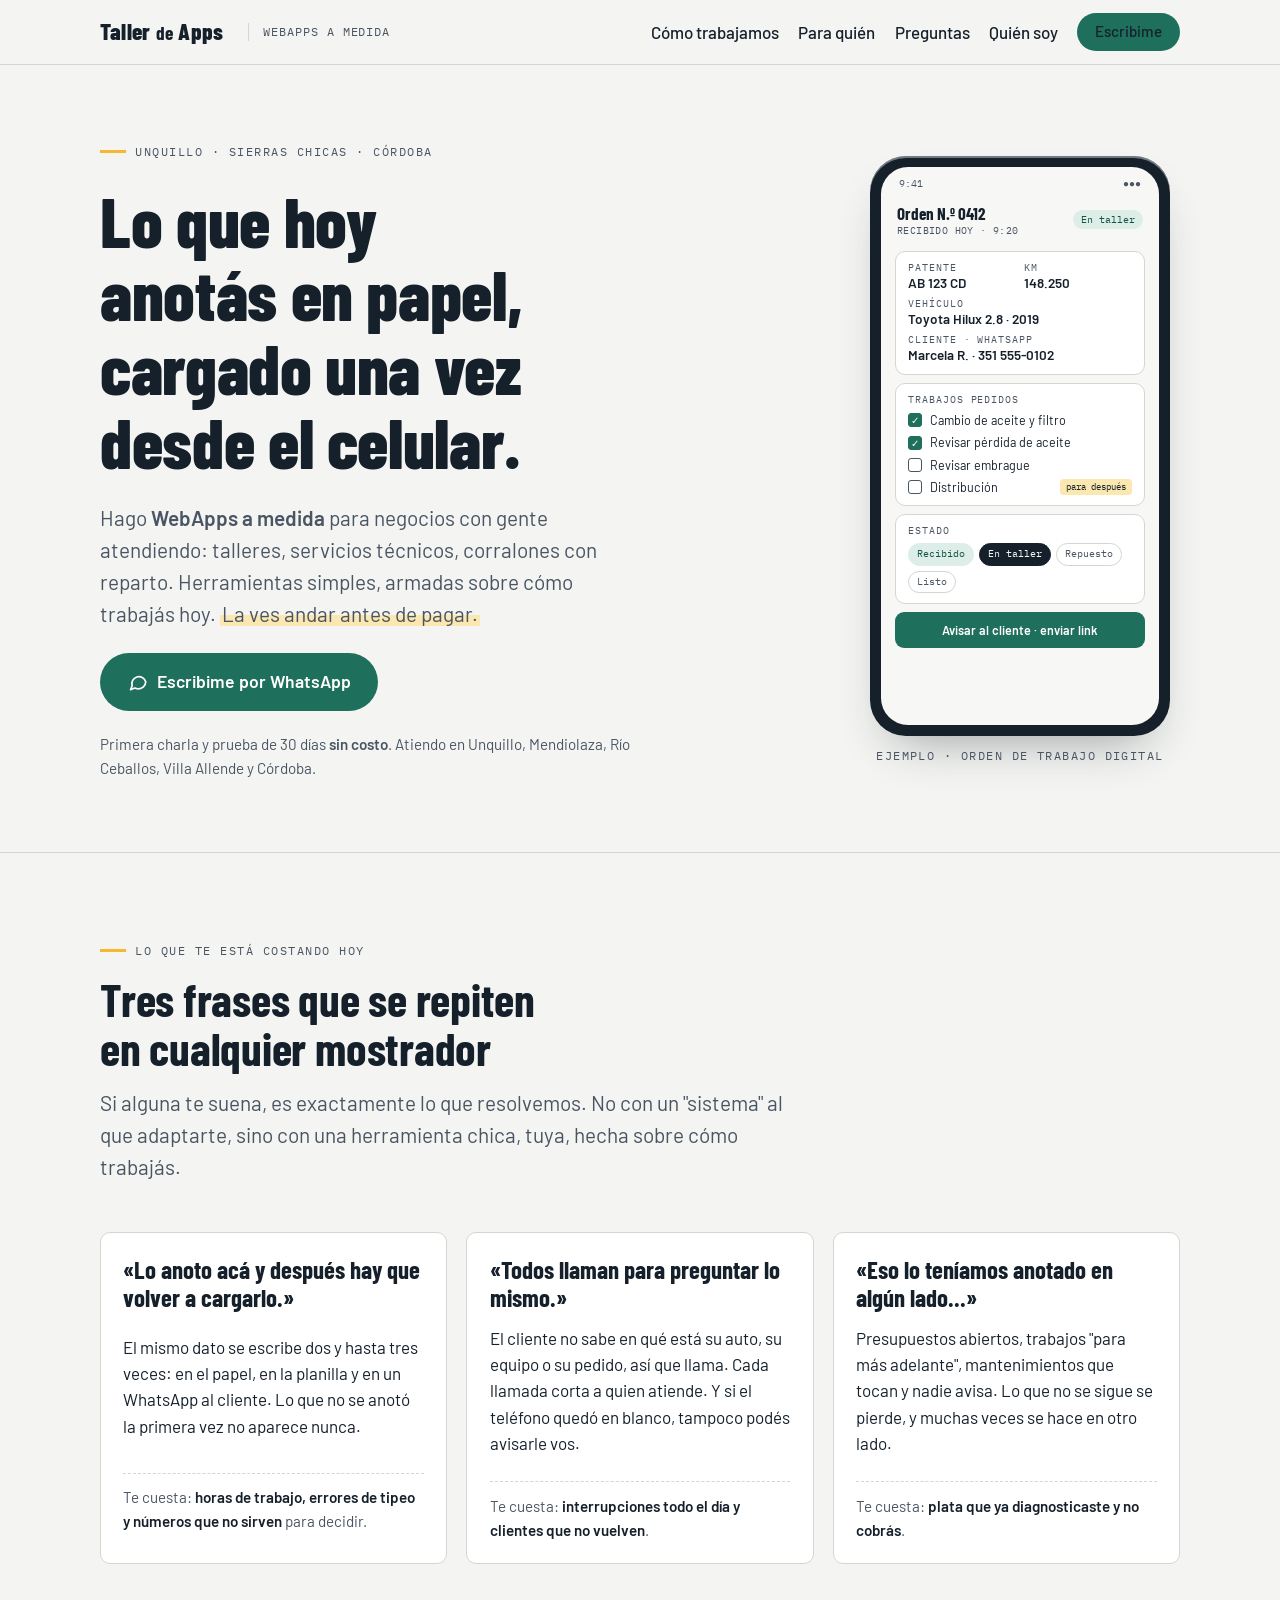
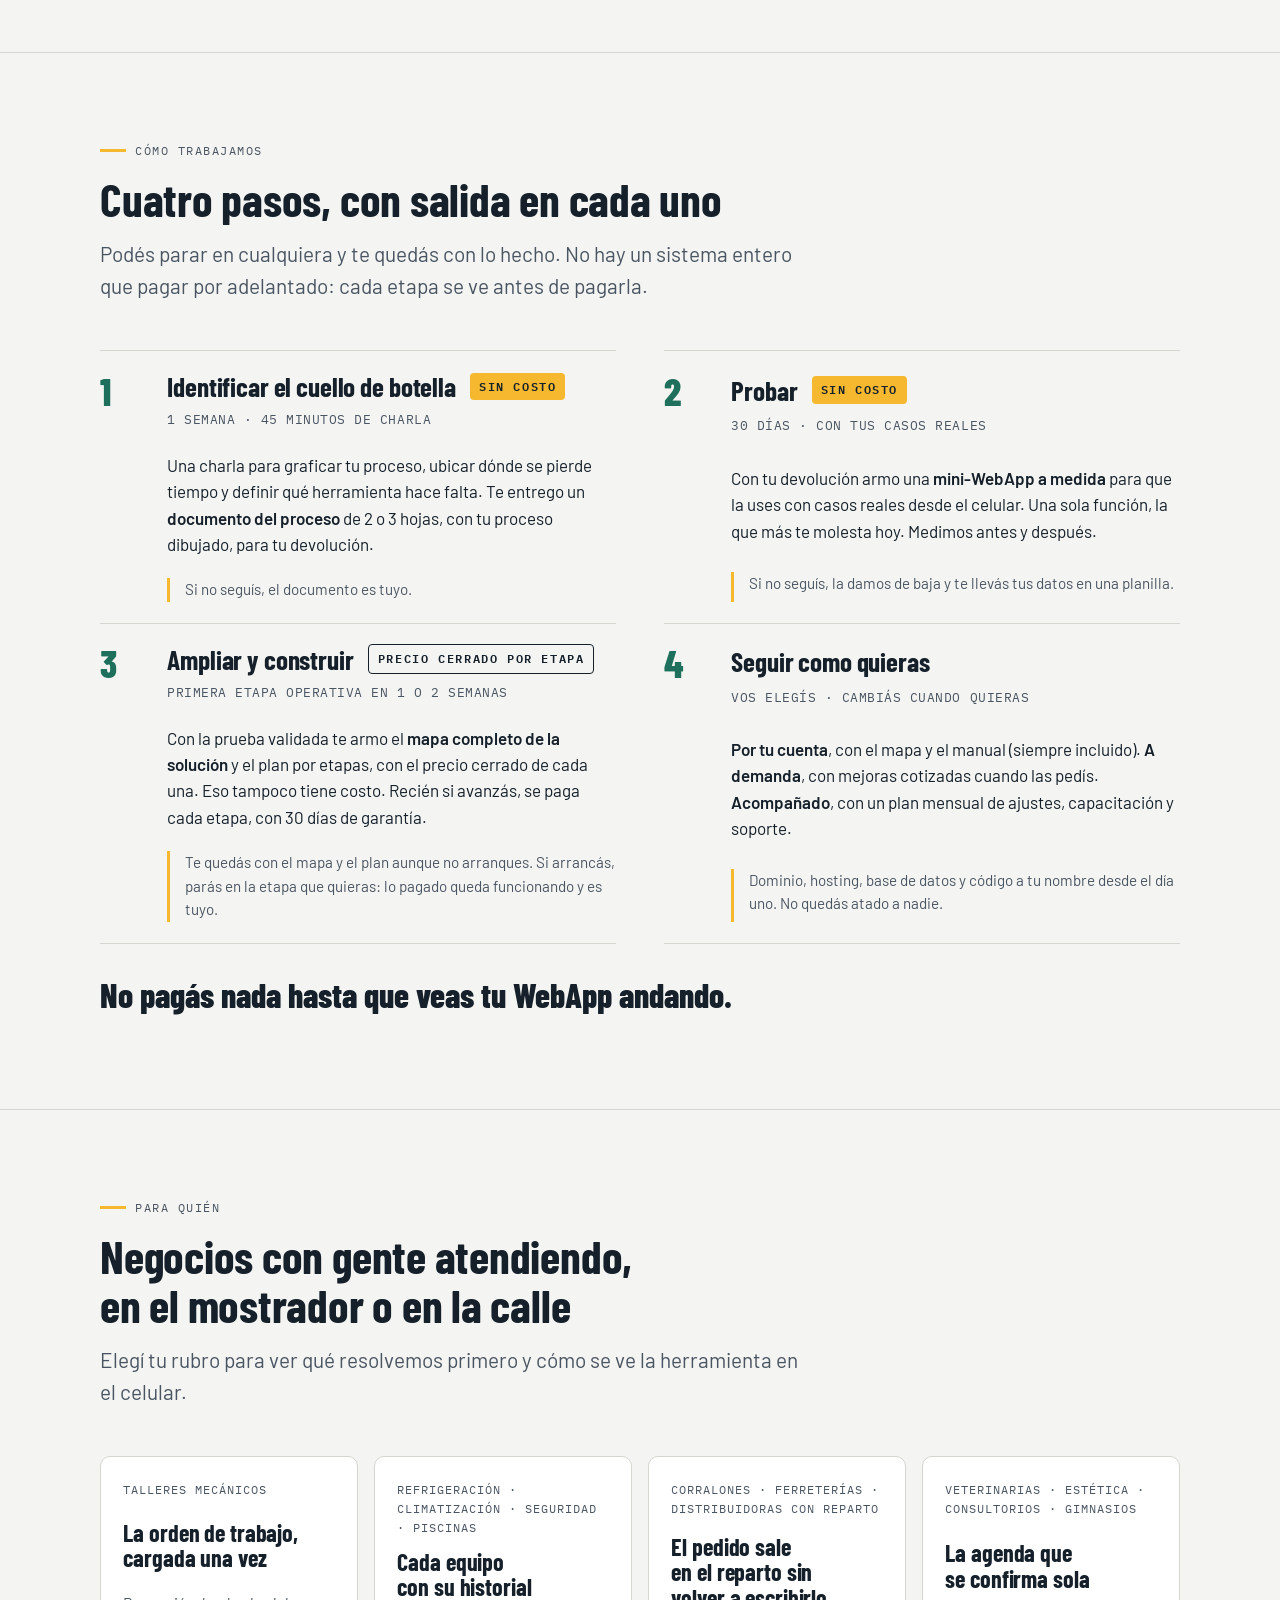
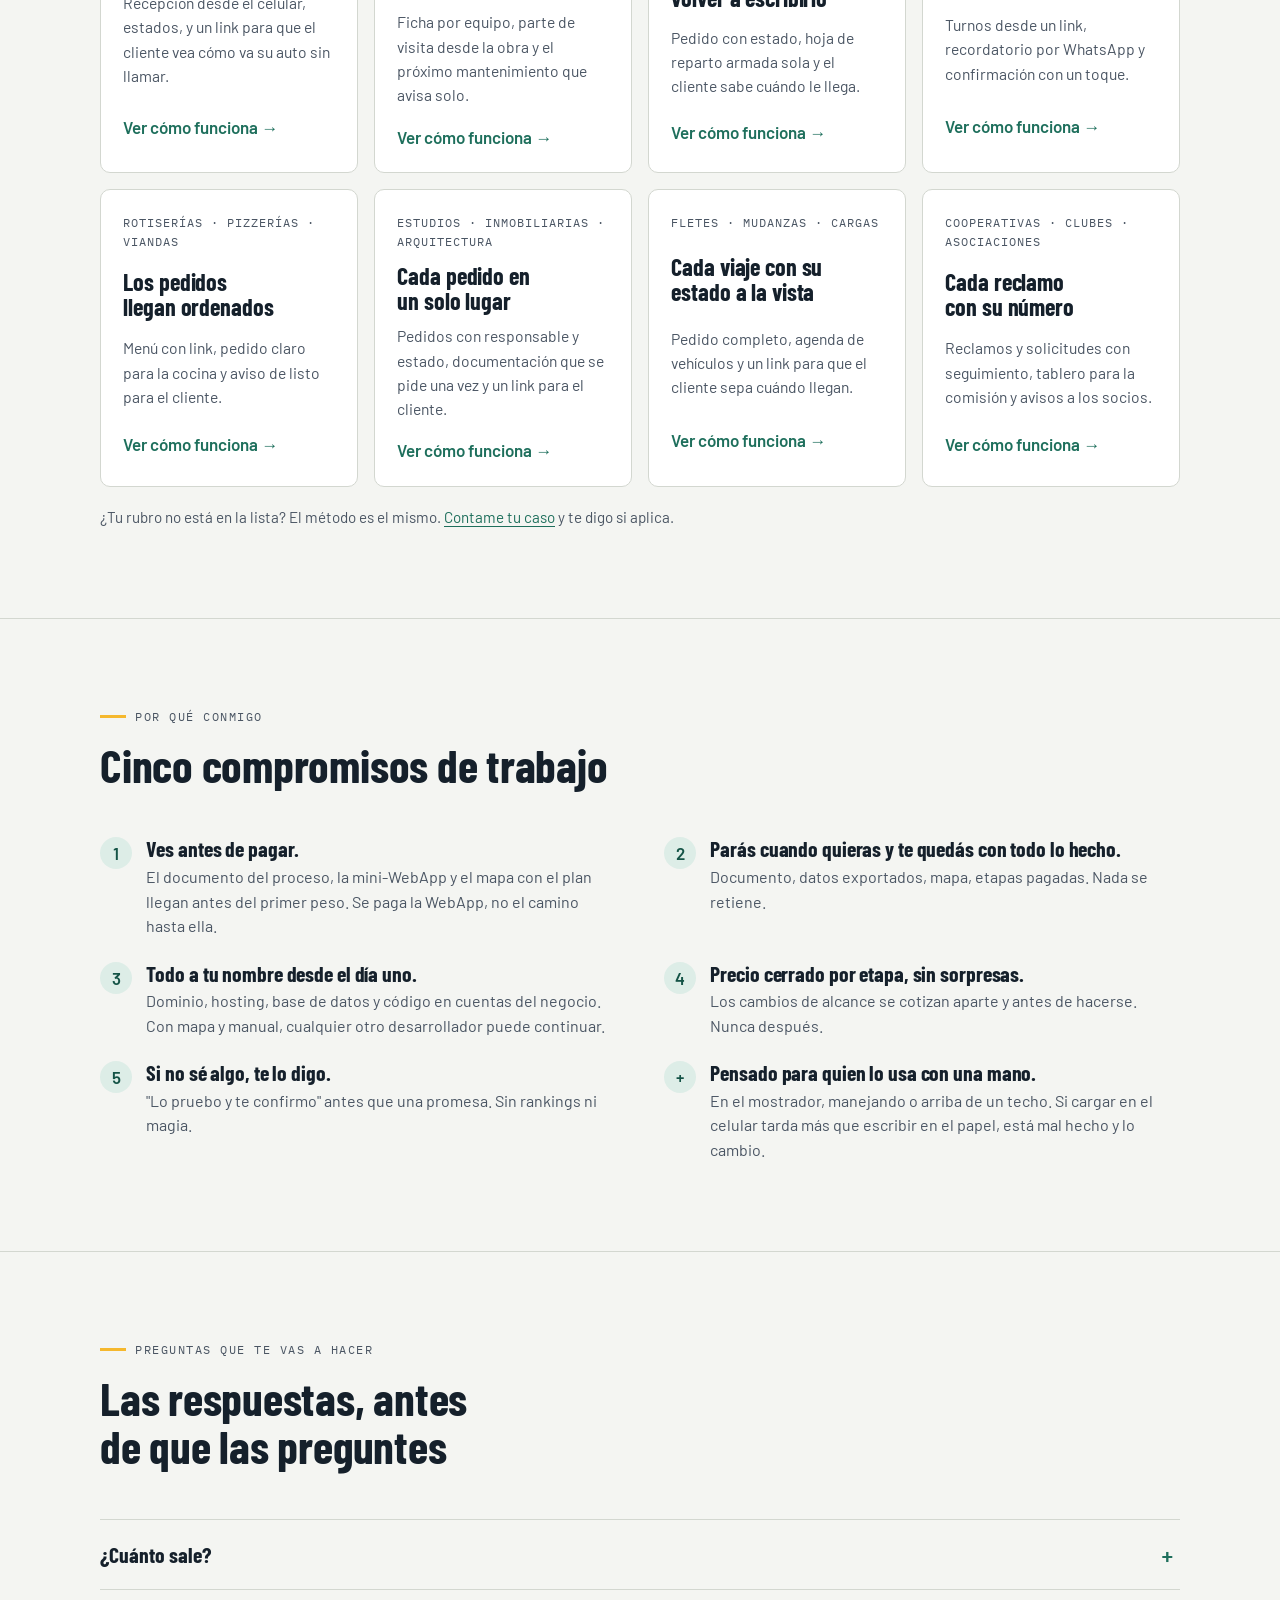
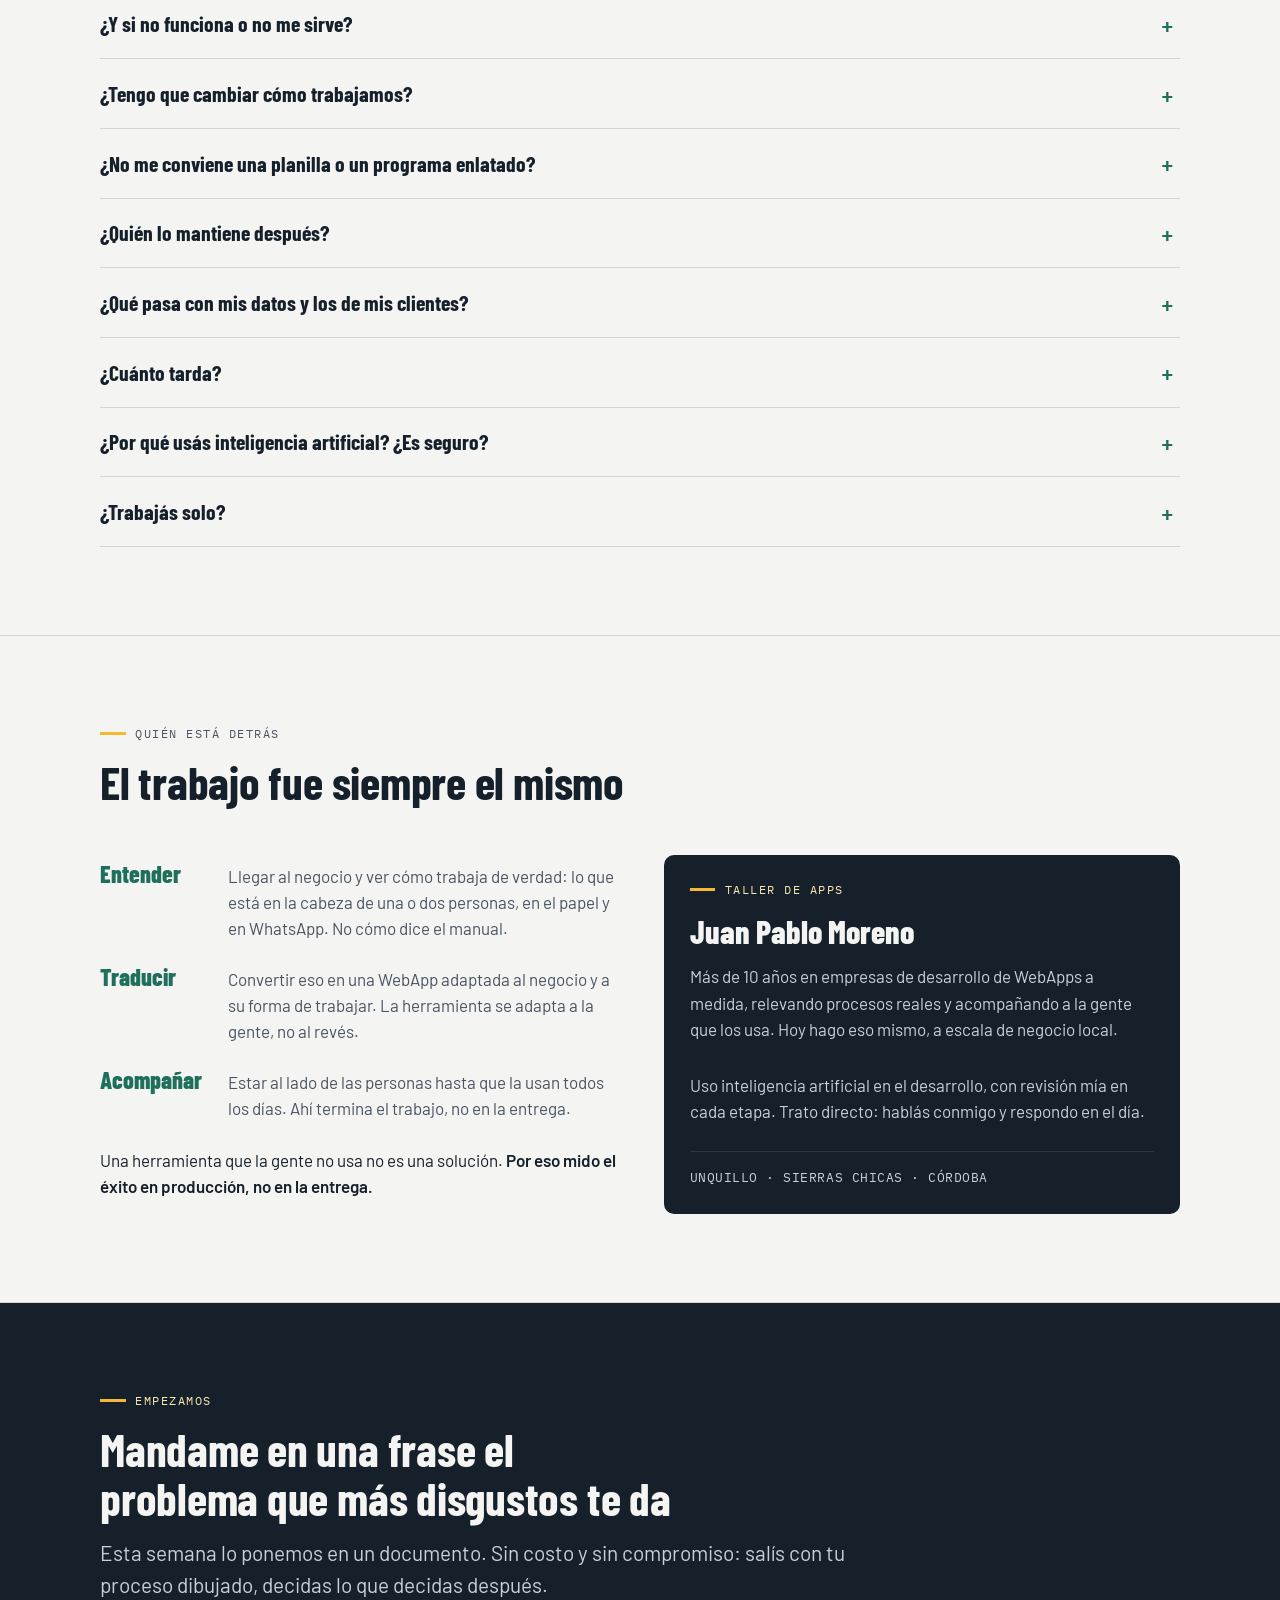
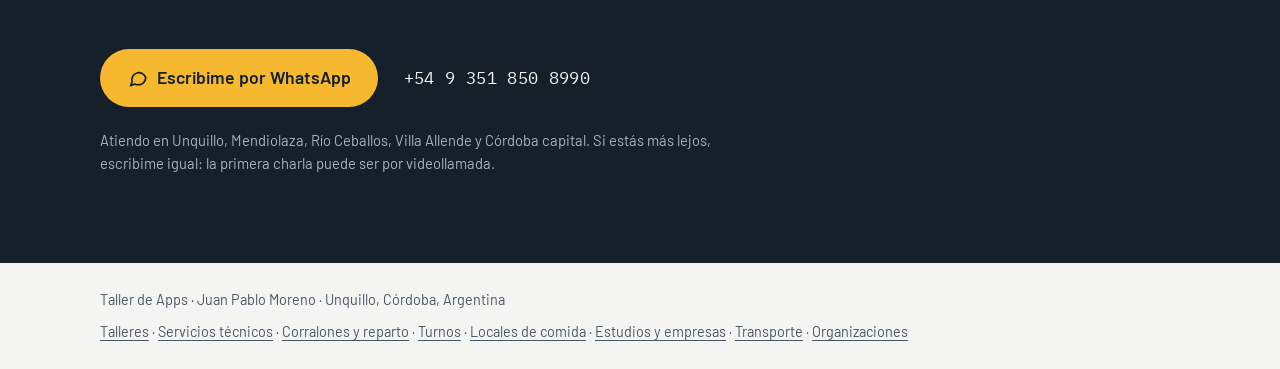
==== commit 9128423a: "Add files via upload" ====
--- a/index.html
+++ b/index.html
@@ -6,10 +6,15 @@
   <title>Taller de Apps · WebApps a medida para tu negocio</title>
   <meta name="description" content="Lo que hoy anotás en papel, planilla y WhatsApp, cargado una vez desde el celular. WebApps a medida para talleres, servicios técnicos y comercios con reparto en Sierras Chicas, Córdoba. La ves andar antes de pagar.">
   <meta property="og:title" content="Taller de Apps · WebApps a medida para tu negocio">
-  <meta property="og:description" content="Se carga una vez. Lo ves andar antes de pagar. Talleres, servicios técnicos y comercios con reparto en Sierras Chicas.">
+  <meta property="og:description" content="Se carga una vez. Lo ves andar antes de pagar. Talleres, servicios técnicos, comercios, negocios con turnos y más, en Sierras Chicas.">
   <meta property="og:type" content="website">
-  <meta property="og:image" content="assets/img/og-taller-de-apps.png">
+  <meta property="og:image" content="https://taller-de-apps.vercel.app/assets/img/og-taller-de-apps.png">
+  <meta property="og:image:width" content="2400">
+  <meta property="og:image:height" content="1260">
+  <meta property="og:url" content="https://taller-de-apps.vercel.app/">
+  <meta name="twitter:card" content="summary_large_image">
   <meta property="og:locale" content="es_AR">
+  <link rel="canonical" href="https://taller-de-apps.vercel.app/">
   <link rel="icon" href="assets/favicon.svg" type="image/svg+xml">
   <link rel="apple-touch-icon" href="assets/apple-touch-icon.png">
   <meta name="theme-color" content="#F4F5F2">
@@ -48,7 +53,7 @@
             <svg viewBox="0 0 24 24" fill="none" stroke="currentColor" stroke-width="2" stroke-linecap="round" stroke-linejoin="round" aria-hidden="true"><path d="M21 11.5a8.4 8.4 0 0 1-9 8.4 8.8 8.8 0 0 1-3.9-.9L3 21l1.9-4.6A8.4 8.4 0 1 1 21 11.5z"/></svg>
             Escribime por WhatsApp
           </a>
-          <a class="btn btn-ghost btn-lg" data-demo href="#">Ver una demo andando</a>
+          <a class="btn btn-ghost btn-lg" data-demo hidden href="#">Ver una demo andando</a>
         </div>
         <p class="hero-note">Primera charla y prueba de 30 días <strong>sin costo</strong>. Atiendo en Unquillo, Mendiolaza, Río Ceballos, Villa Allende y Córdoba.</p>
       </div>
@@ -168,7 +173,7 @@
       </ol>
       <div class="steps-close">
         <span class="big">No pagás nada hasta que veas tu WebApp andando.</span>
-        <a class="btn btn-ghost" data-demo href="#">Ver una demo</a>
+        <a class="btn btn-ghost" data-demo hidden href="#">Ver una demo</a>
       </div>
     </div>
   </section>
@@ -200,8 +205,38 @@
           <p>Pedido con estado, hoja de reparto armada sola y el cliente sabe cuándo le llega.</p>
           <span class="go">Ver cómo funciona →</span>
         </a>
-      </div>
-      <p class="hero-note" style="margin-top:1.2rem">¿Consultorio, estudio, transporte, cooperativa o club? El método es el mismo. <a data-wa="Hola Juan, vi Taller de Apps. Mi rubro es [completar] y quiero saber si aplica." href="#contacto">Contame tu caso</a> y te digo si aplica.</p>
+        <a class="niche" href="turnos.html">
+          <span class="who">Veterinarias · estética · consultorios · gimnasios</span>
+          <h3>La agenda que se confirma sola</h3>
+          <p>Turnos desde un link, recordatorio por WhatsApp y confirmación con un toque.</p>
+          <span class="go">Ver cómo funciona →</span>
+        </a>
+        <a class="niche" href="comida.html">
+          <span class="who">Rotiserías · pizzerías · viandas</span>
+          <h3>Los pedidos llegan ordenados</h3>
+          <p>Menú con link, pedido claro para la cocina y aviso de listo para el cliente.</p>
+          <span class="go">Ver cómo funciona →</span>
+        </a>
+        <a class="niche" href="profesionales.html">
+          <span class="who">Estudios · inmobiliarias · arquitectura</span>
+          <h3>Cada pedido en un solo lugar</h3>
+          <p>Pedidos con responsable y estado, documentación que se pide una vez y un link para el cliente.</p>
+          <span class="go">Ver cómo funciona →</span>
+        </a>
+        <a class="niche" href="transporte.html">
+          <span class="who">Fletes · mudanzas · cargas</span>
+          <h3>Cada viaje con su estado a la vista</h3>
+          <p>Pedido completo, agenda de vehículos y un link para que el cliente sepa cuándo llegan.</p>
+          <span class="go">Ver cómo funciona →</span>
+        </a>
+        <a class="niche" href="organizaciones.html">
+          <span class="who">Cooperativas · clubes · asociaciones</span>
+          <h3>Cada reclamo con su número</h3>
+          <p>Reclamos y solicitudes con seguimiento, tablero para la comisión y avisos a los socios.</p>
+          <span class="go">Ver cómo funciona →</span>
+        </a>
+      </div>
+      <p class="hero-note" style="margin-top:1.2rem">¿Tu rubro no está en la lista? El método es el mismo. <a data-wa="Hola Juan, vi Taller de Apps. Mi rubro es [completar] y quiero saber si aplica." href="#contacto">Contame tu caso</a> y te digo si aplica.</p>
     </div>
   </section>
 
@@ -320,7 +355,7 @@
 <footer>
   <div class="wrap">
     <span>Taller de Apps · Juan Pablo Moreno · Unquillo, Córdoba, Argentina</span>
-    <span><a href="talleres.html">Talleres</a> · <a href="servicios-tecnicos.html">Servicios técnicos</a> · <a href="corralones.html">Corralones y reparto</a></span>
+    <span class="footer-links"><a href="talleres.html">Talleres</a> · <a href="servicios-tecnicos.html">Servicios técnicos</a> · <a href="corralones.html">Corralones y reparto</a> · <a href="turnos.html">Turnos</a> · <a href="comida.html">Locales de comida</a> · <a href="profesionales.html">Estudios y empresas</a> · <a href="transporte.html">Transporte</a> · <a href="organizaciones.html">Organizaciones</a></span>
   </div>
 </footer>
 
--- a/assets/styles.css
+++ b/assets/styles.css
@@ -34,6 +34,7 @@
 }
 
 *, *::before, *::after { box-sizing: border-box; }
+[hidden] { display: none !important; }
 html { scroll-behavior: smooth; -webkit-text-size-adjust: 100%; }
 @media (prefers-reduced-motion: reduce) { html { scroll-behavior: auto; } * { animation: none !important; transition: none !important; } }
 
@@ -146,7 +147,8 @@
 
 /* Nichos */
 .niches { display: grid; gap: 1rem; grid-template-columns: 1fr; }
-@media (min-width: 700px) { .niches { grid-template-columns: repeat(3, 1fr); } }
+@media (min-width: 700px) { .niches { grid-template-columns: repeat(2, minmax(0, 1fr)); } }
+@media (min-width: 1020px) { .niches { grid-template-columns: repeat(4, minmax(0, 1fr)); } .niche h3 { font-size: 1.35rem; } }
 .niche { display: grid; gap: .7rem; padding: 1.4rem; border-radius: var(--radius); background: var(--white); border: 1px solid var(--line); text-decoration: none; color: var(--ink); min-width: 0; transition: border-color .15s ease, transform .08s ease; }
 .niche:hover { border-color: var(--green); color: var(--ink); transform: translateY(-2px); }
 .niche .who { font-family: var(--font-mono); font-size: .78rem; letter-spacing: .08em; text-transform: uppercase; color: var(--ink-2); }
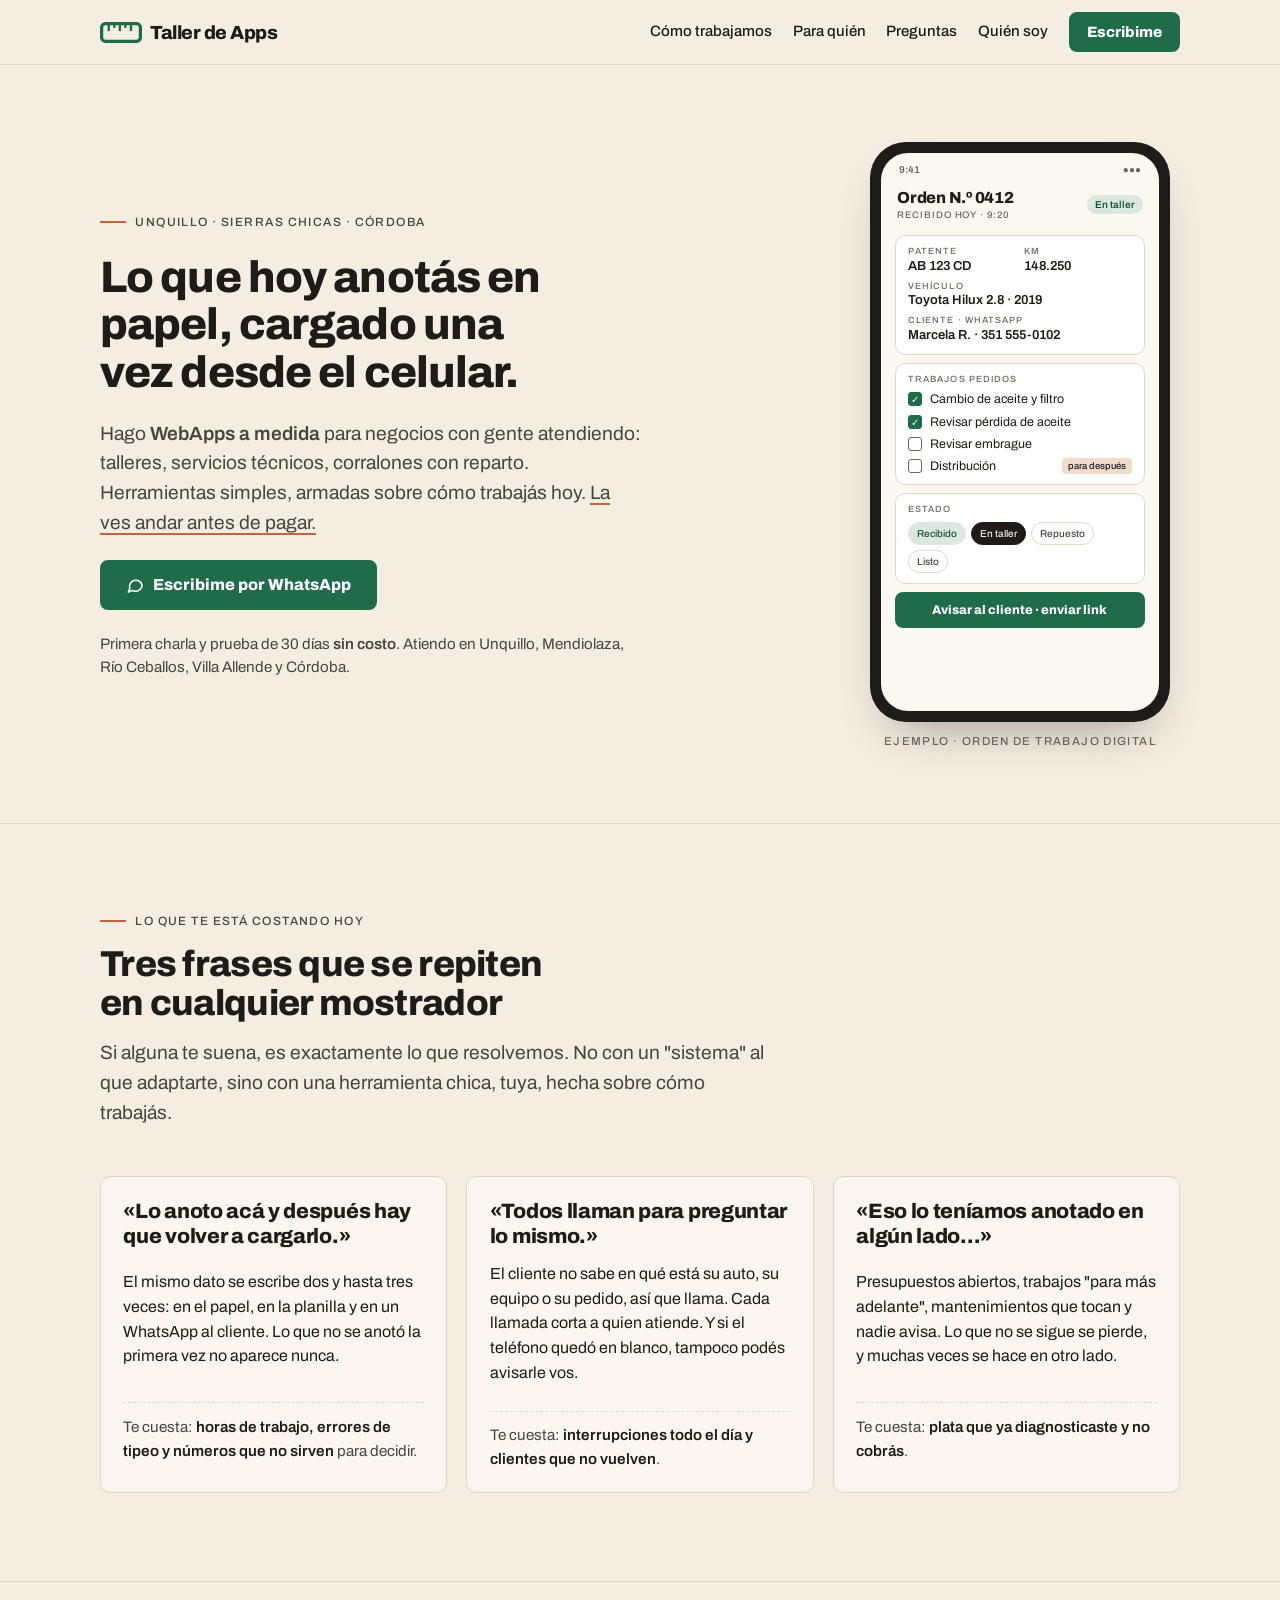
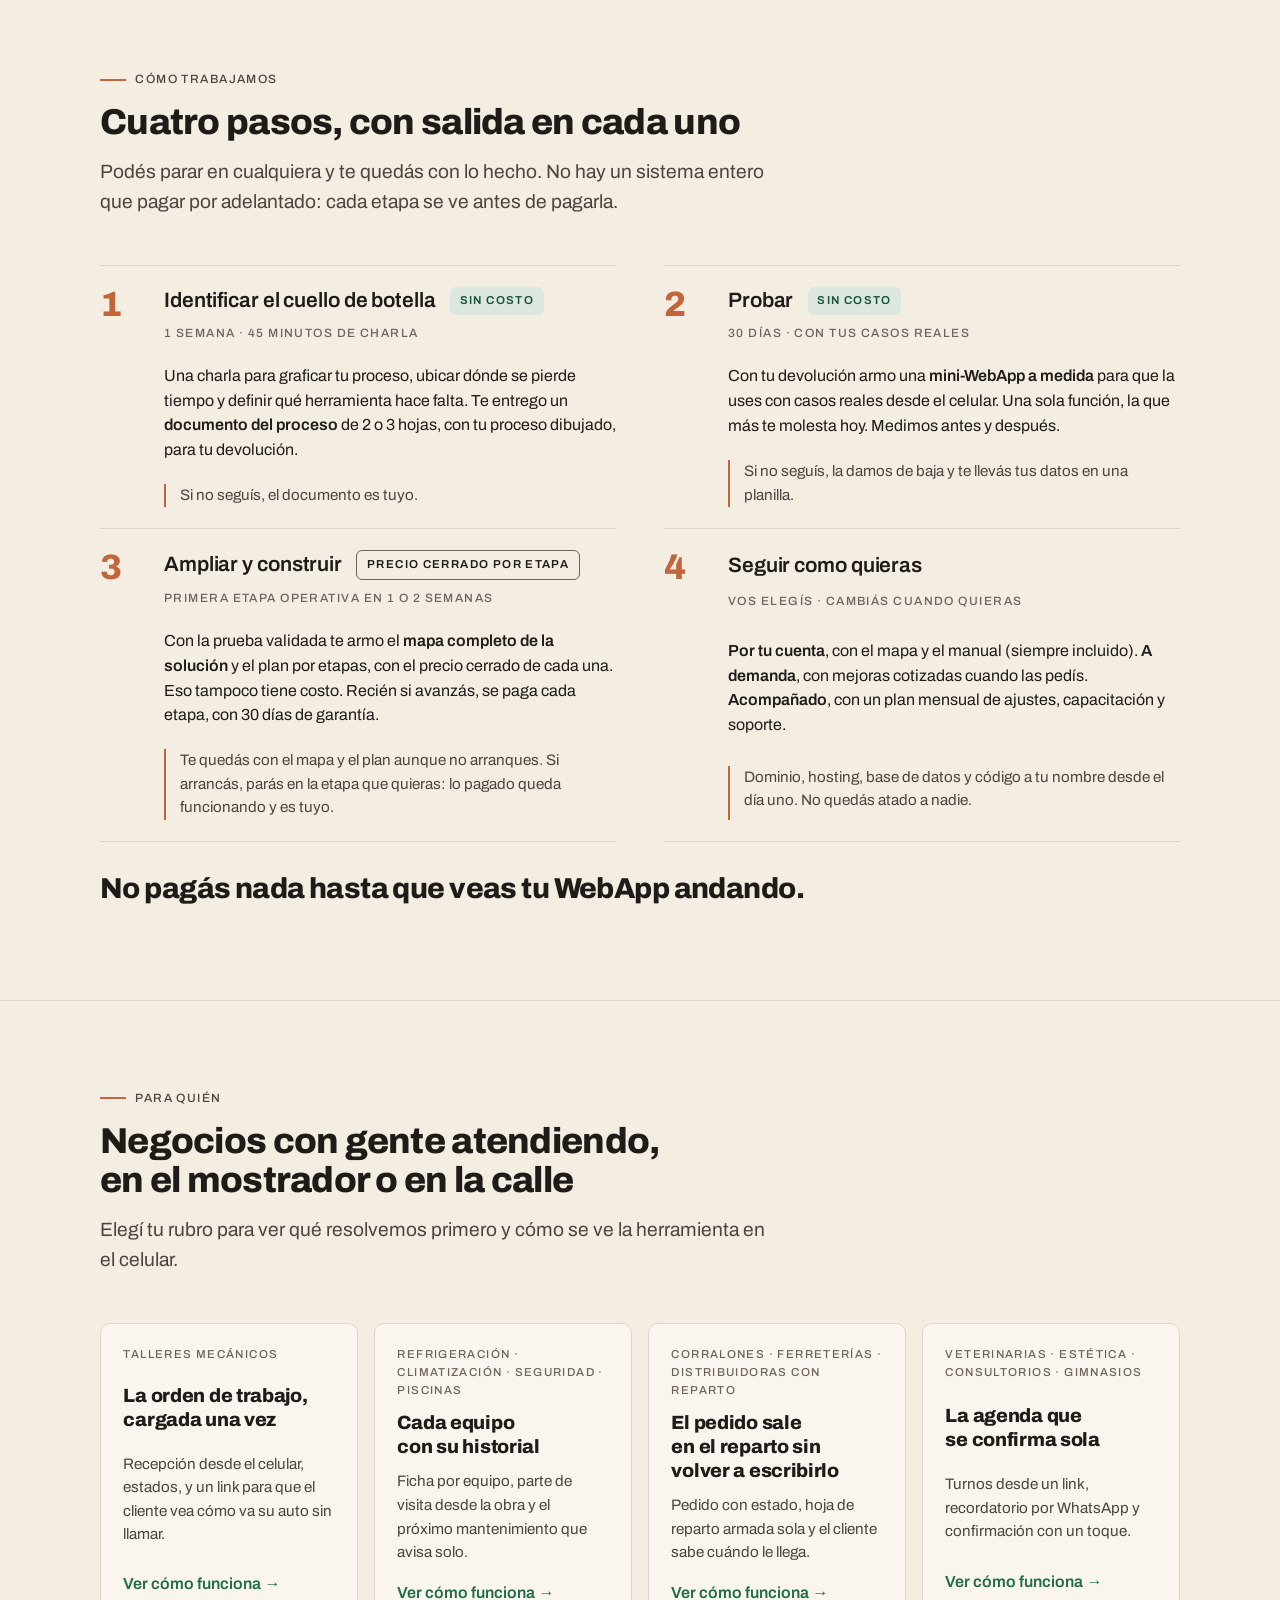
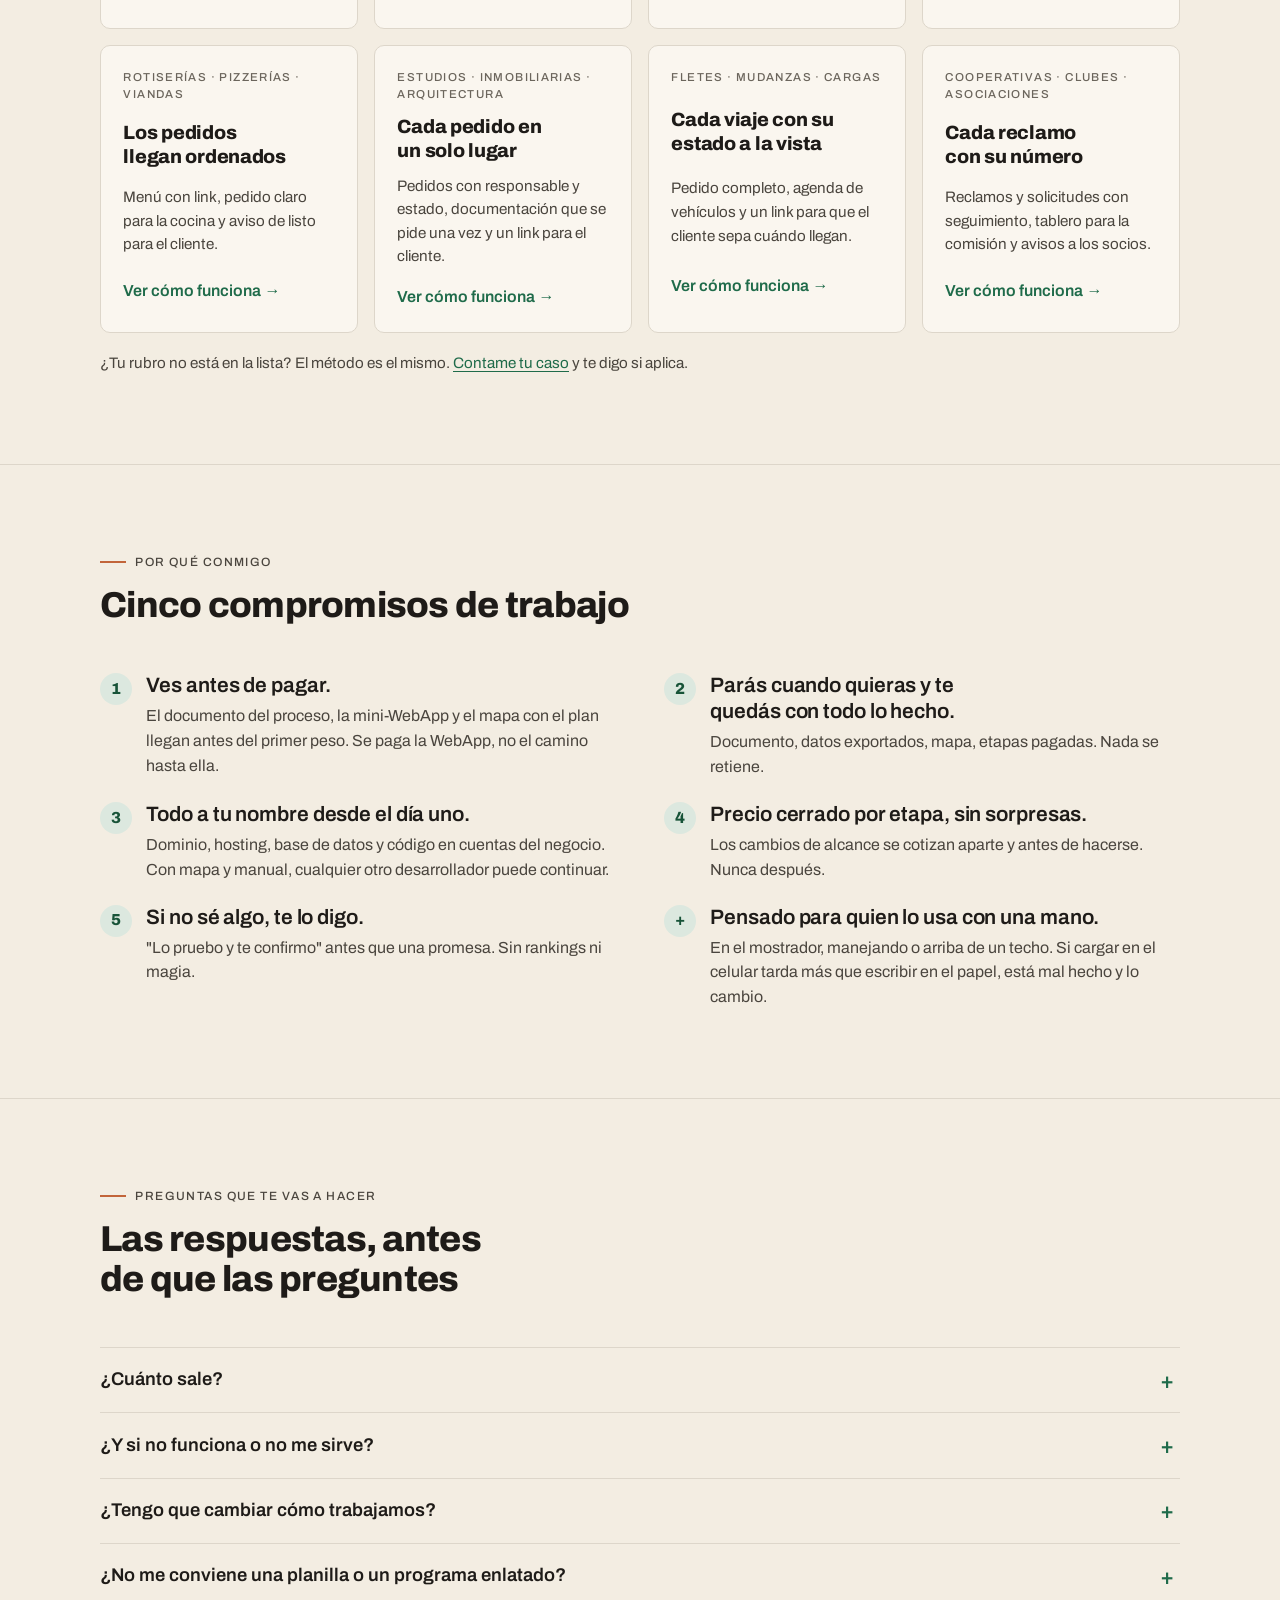
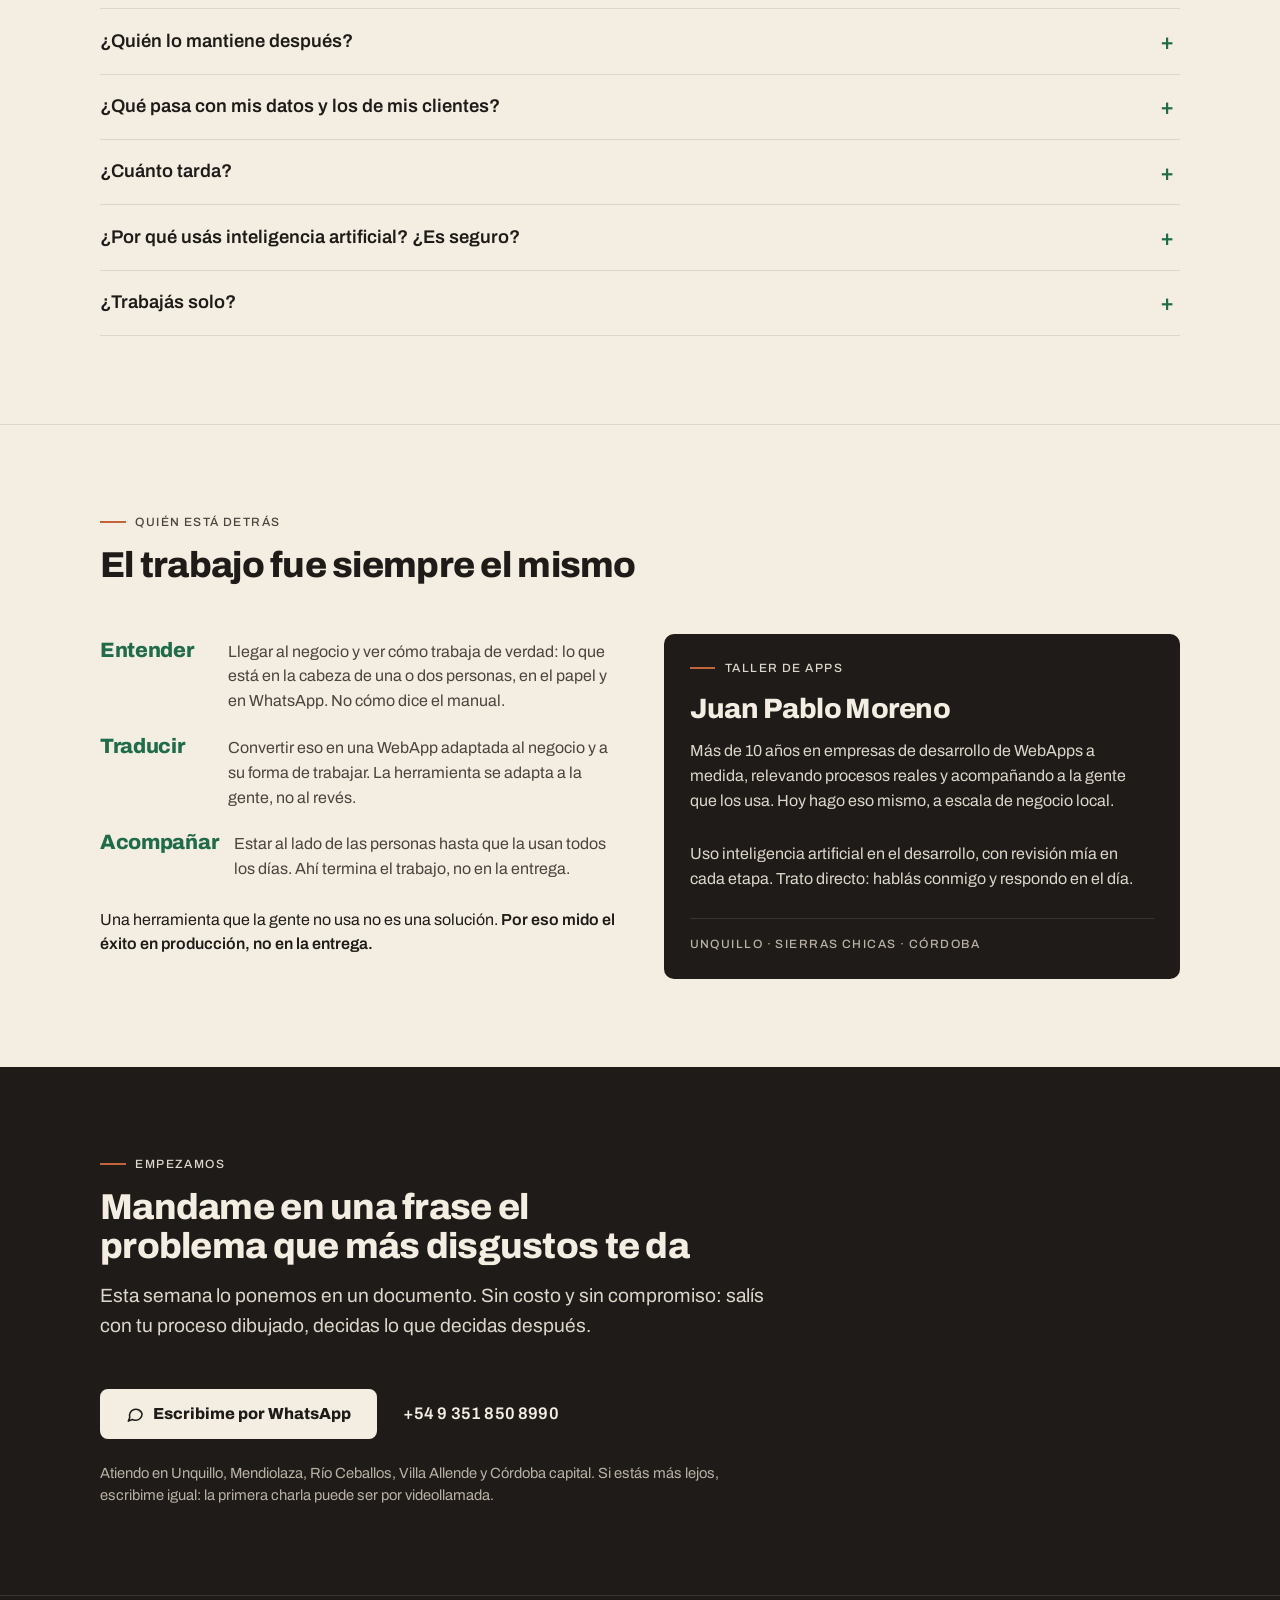
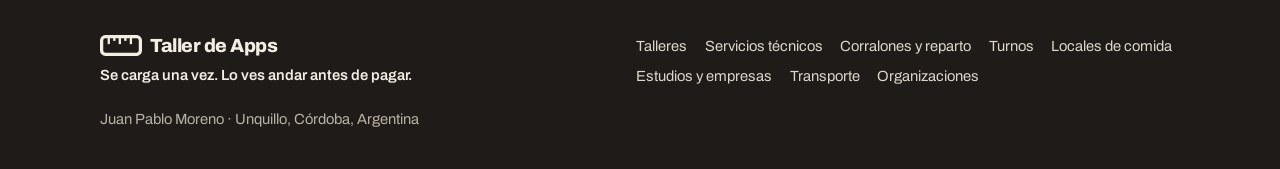
==== commit 48810e27: "Add files via upload" ====
--- a/index.html
+++ b/index.html
@@ -16,8 +16,11 @@
   <meta property="og:locale" content="es_AR">
   <link rel="canonical" href="https://taller-de-apps.vercel.app/">
   <link rel="icon" href="assets/favicon.svg" type="image/svg+xml">
+  <link rel="icon" href="assets/favicon-32.png" type="image/png" sizes="32x32">
+  <link rel="icon" href="assets/favicon-16.png" type="image/png" sizes="16x16">
   <link rel="apple-touch-icon" href="assets/apple-touch-icon.png">
-  <meta name="theme-color" content="#F4F5F2">
+  <link rel="manifest" href="site.webmanifest">
+  <meta name="theme-color" content="#1F6B4A">
   <link rel="stylesheet" href="assets/styles.css">
 </head>
 <body>
@@ -25,8 +28,8 @@
 <header class="topbar">
   <div class="wrap">
     <a class="brand" href="index.html" aria-label="Taller de Apps, inicio">
-      <span class="brand-name">Taller <small>de</small> Apps</span>
-      <span class="brand-tag">WebApps a medida</span>
+      <svg class="brand-icon" viewBox="4.5 27.5 91 45" aria-hidden="true" focusable="false"><g fill="currentColor"><rect x="8" y="31" width="84" height="38" rx="8" fill="none" stroke="currentColor" stroke-width="7"/><rect x="21" y="31" width="5" height="16"/><rect x="33" y="31" width="5" height="9"/><rect x="45" y="31" width="5" height="16"/><rect x="57" y="31" width="5" height="9"/><rect x="69" y="31" width="5" height="16"/></g></svg>
+      <span class="brand-name">Taller de Apps</span>
     </a>
     <button class="nav-toggle" aria-label="Abrir menú" aria-expanded="false"><span></span><span></span><span></span></button>
     <nav class="nav" aria-label="Principal">
@@ -354,8 +357,12 @@
 
 <footer>
   <div class="wrap">
-    <span>Taller de Apps · Juan Pablo Moreno · Unquillo, Córdoba, Argentina</span>
-    <span class="footer-links"><a href="talleres.html">Talleres</a> · <a href="servicios-tecnicos.html">Servicios técnicos</a> · <a href="corralones.html">Corralones y reparto</a> · <a href="turnos.html">Turnos</a> · <a href="comida.html">Locales de comida</a> · <a href="profesionales.html">Estudios y empresas</a> · <a href="transporte.html">Transporte</a> · <a href="organizaciones.html">Organizaciones</a></span>
+    <div class="footer-brand">
+      <a class="brand footer-logo" href="index.html" aria-label="Taller de Apps, inicio"><svg class="brand-icon" viewBox="4.5 27.5 91 45" aria-hidden="true" focusable="false"><g fill="currentColor"><rect x="8" y="31" width="84" height="38" rx="8" fill="none" stroke="currentColor" stroke-width="7"/><rect x="21" y="31" width="5" height="16"/><rect x="33" y="31" width="5" height="9"/><rect x="45" y="31" width="5" height="16"/><rect x="57" y="31" width="5" height="9"/><rect x="69" y="31" width="5" height="16"/></g></svg><span class="brand-name">Taller de Apps</span></a>
+      <p class="footer-lema">Se carga una vez. Lo ves andar antes de pagar.</p>
+      <p class="footer-who">Juan Pablo Moreno · Unquillo, Córdoba, Argentina</p>
+    </div>
+    <nav class="footer-links" aria-label="Rubros"><a href="talleres.html">Talleres</a><a href="servicios-tecnicos.html">Servicios técnicos</a><a href="corralones.html">Corralones y reparto</a><a href="turnos.html">Turnos</a><a href="comida.html">Locales de comida</a><a href="profesionales.html">Estudios y empresas</a><a href="transporte.html">Transporte</a><a href="organizaciones.html">Organizaciones</a></nav>
   </div>
 </footer>
 
--- a/assets/styles.css
+++ b/assets/styles.css
@@ -1,33 +1,41 @@
 /* Taller de Apps — hoja de estilos
-   Concepto: una hoja de orden de trabajo. Etiquetas en mono como las casillas de un formulario,
-   reglas finas, un solo acento (verde máquina) y un marcador amarillo para lo que importa.
+   Sigue el Manual de marca v1 (Claude Design, 2026-10-14):
+   - Una sola letra: Archivo. Títulos 800 (−2 %), subtítulos 600, texto 400 (interlineado 1,55),
+     etiquetas 500 en mayúsculas (+12 %).
+   - Cuatro colores: crema (fondo, casi todo), tinta (texto y fondos oscuros), verde sierra
+     (lo que se toca: botones, enlaces, el ícono) y cobre (marca de lápiz: subrayados y numeración,
+     nunca en botones ni en texto chico).
+   - Botones con radio 8, Archivo 800 a 15 px, sin sombra.
    Una sola apariencia (clara), elegida a propósito. */
 
-/* Tipografías propias (Open Font License), servidas desde el sitio: sin pedidos a terceros. */
-@font-face { font-family: "Barlow"; font-style: normal; font-weight: 400; font-display: swap; src: url("fonts/barlow-latin-400-normal.woff2") format("woff2"); }
-@font-face { font-family: "Barlow"; font-style: normal; font-weight: 500; font-display: swap; src: url("fonts/barlow-latin-500-normal.woff2") format("woff2"); }
-@font-face { font-family: "Barlow"; font-style: normal; font-weight: 600; font-display: swap; src: url("fonts/barlow-latin-600-normal.woff2") format("woff2"); }
-@font-face { font-family: "Barlow Condensed"; font-style: normal; font-weight: 700; font-display: swap; src: url("fonts/barlow-condensed-latin-700-normal.woff2") format("woff2"); }
-@font-face { font-family: "Barlow Condensed"; font-style: normal; font-weight: 800; font-display: swap; src: url("fonts/barlow-condensed-latin-800-normal.woff2") format("woff2"); }
-@font-face { font-family: "IBM Plex Mono"; font-style: normal; font-weight: 400; font-display: swap; src: url("fonts/ibm-plex-mono-latin-400-normal.woff2") format("woff2"); }
-@font-face { font-family: "IBM Plex Mono"; font-style: normal; font-weight: 600; font-display: swap; src: url("fonts/ibm-plex-mono-latin-600-normal.woff2") format("woff2"); }
+/* Archivo (Open Font License), servida desde el sitio: sin pedidos a terceros. */
+@font-face { font-family: "Archivo"; font-style: normal; font-weight: 400; font-display: swap; src: url("fonts/archivo-latin-400-normal.woff2") format("woff2"); }
+@font-face { font-family: "Archivo"; font-style: normal; font-weight: 500; font-display: swap; src: url("fonts/archivo-latin-500-normal.woff2") format("woff2"); }
+@font-face { font-family: "Archivo"; font-style: normal; font-weight: 600; font-display: swap; src: url("fonts/archivo-latin-600-normal.woff2") format("woff2"); }
+@font-face { font-family: "Archivo"; font-style: normal; font-weight: 800; font-display: swap; src: url("fonts/archivo-latin-800-normal.woff2") format("woff2"); }
 
 :root {
-  --ink: #15202B;
-  --ink-2: #4A5563;
-  --paper: #F4F5F2;
-  --paper-2: #E9EBE6;
-  --line: #D3D7D0;
-  --green: #1E6F5C;
-  --green-ink: #155447;
-  --green-soft: #DDEDE7;
-  --yellow: #F5B82E;
-  --yellow-soft: #FBE7B0;
+  /* Marca */
+  --paper: #F3EDE2;        /* crema: fondo de la web */
+  --ink: #1E1B18;          /* tinta: texto, pie, fondos oscuros */
+  --green: #1F6B4A;        /* verde sierra: botones, enlaces, ícono (blanco encima 6,4:1) */
+  --copper: #C2653A;       /* cobre: subrayados y numeración. Solo decorativo o texto grande (3,5:1) */
+  /* Tonos de apoyo (solo interfaz) */
+  --ink-2: #4A453E;        /* texto secundario (8,2:1 sobre crema) */
+  --ink-3: #6B655C;        /* texto terciario (5:1 sobre crema) */
+  --line: #DDD6CA;
+  --green-ink: #175338;    /* botón presionado */
+  --surface: #FAF6EF;      /* tarjetas: crema más clara, en lugar de blanco puro */
+  --paper-2: #EBE3D5;
+  --green-soft: #DCE8DF;
+  --copper-soft: #F0DCCB;
+  --on-dark: #DDD6CA;      /* texto sobre tinta */
+  --on-dark-2: #B9B1A4;
   --white: #FFFFFF;
-  --red: #B4472B;
-  --font-display: "Barlow Condensed", "Arial Narrow", Impact, sans-serif;
-  --font-body: "Barlow", "Helvetica Neue", Arial, sans-serif;
-  --font-mono: "IBM Plex Mono", "SFMono-Regular", Consolas, monospace;
+  --font: "Archivo", "Helvetica Neue", Arial, sans-serif;
+  --font-display: var(--font);
+  --font-body: var(--font);
+  --font-label: var(--font);
   --radius: 10px;
   --wrap: 1120px;
   color-scheme: light;
@@ -43,69 +51,72 @@
   background: var(--paper);
   color: var(--ink);
   font-family: var(--font-body);
-  font-size: 17px;
+  font-size: 16px;
+  font-weight: 400;
   line-height: 1.55;
 }
 img, svg { max-width: 100%; height: auto; }
 a { color: var(--green); text-decoration-thickness: 1px; text-underline-offset: 3px; }
 a:hover { color: var(--green-ink); }
-:focus-visible { outline: 3px solid var(--yellow); outline-offset: 2px; }
-h1, h2, h3, h4 { font-family: var(--font-display); line-height: 1.05; margin: 0; text-wrap: balance; letter-spacing: -0.005em; }
-h1 { font-size: clamp(2.4rem, 6.5vw, 4.4rem); font-weight: 800; }
-h2 { font-size: clamp(1.9rem, 4vw, 2.9rem); font-weight: 700; }
-h3 { font-size: clamp(1.3rem, 2.4vw, 1.7rem); font-weight: 700; }
+:focus-visible { outline: 3px solid var(--green); outline-offset: 2px; }
+h1, h2, h3, h4 { font-family: var(--font-display); margin: 0; text-wrap: balance; }
+h1 { font-size: clamp(2rem, 4.6vw, 2.75rem); font-weight: 800; letter-spacing: -0.02em; line-height: 1.08; }
+h2 { font-size: clamp(1.75rem, 3.4vw, 2.25rem); font-weight: 800; letter-spacing: -0.02em; line-height: 1.1; }
+h3 { font-size: clamp(1.125rem, 1.8vw, 1.3rem); font-weight: 600; letter-spacing: -0.005em; line-height: 1.25; }
 p { margin: 0; }
 p + p { margin-top: 0.8em; }
 ul, ol { margin: 0; padding: 0; }
 strong { font-weight: 600; }
-.lead { font-size: clamp(1.1rem, 1.8vw, 1.3rem); color: var(--ink-2); max-width: 36em; }
+.lead { font-size: clamp(1.06rem, 1.6vw, 1.2rem); color: var(--ink-2); max-width: 36em; }
 .measure { max-width: 38em; }
-mark { background: linear-gradient(transparent 55%, var(--yellow-soft) 55%); color: inherit; padding: 0 .1em; }
+/* La frase que importa: subrayada con cobre, como marca de lápiz */
+mark { background: none; color: inherit; text-decoration: underline; text-decoration-color: var(--copper); text-decoration-thickness: 2px; text-underline-offset: 4px; text-decoration-skip-ink: none; }
 
 .wrap { width: 100%; max-width: var(--wrap); margin-inline: auto; padding-inline: 20px; }
 .section { padding-block: clamp(3rem, 7vw, 5.5rem); border-top: 1px solid var(--line); }
 .section-head { display: grid; gap: .9rem; margin-bottom: clamp(1.8rem, 4vw, 3rem); max-width: 42em; }
 
+/* Etiqueta: Archivo 500, 11–12 px, mayúsculas, +12 % */
 .eyebrow {
-  font-family: var(--font-mono); font-size: .78rem; letter-spacing: .12em; text-transform: uppercase;
+  font-family: var(--font-label); font-weight: 500; font-size: .75rem; letter-spacing: .12em; text-transform: uppercase;
   color: var(--ink-2); display: inline-flex; align-items: center; gap: .6rem;
 }
-.eyebrow::before { content: ""; width: 1.6rem; height: 3px; background: var(--yellow); }
-
-/* Botones */
+.eyebrow::before { content: ""; width: 1.6rem; height: 2px; background: var(--copper); flex: none; }
+
+/* Botones: radio 8, Archivo 800, 15 px, relleno 12 × 20, sin sombra */
 .btn {
-  display: inline-flex; align-items: center; gap: .55rem; padding: .85rem 1.25rem;
-  border-radius: 999px; font-weight: 600; font-size: 1rem; text-decoration: none; line-height: 1;
-  border: 2px solid transparent; cursor: pointer; transition: transform .08s ease, background .15s ease;
+  display: inline-flex; align-items: center; gap: .55rem; padding: 12px 20px;
+  border-radius: 8px; font-family: var(--font); font-weight: 800; font-size: 15px; text-decoration: none; line-height: 1.1;
+  border: 2px solid transparent; cursor: pointer; transition: background .15s ease, color .15s ease;
   white-space: nowrap;
 }
-.btn:active { transform: translateY(1px); }
-.btn-primary { background: var(--green); color: var(--white); }
-.btn-primary:hover { background: var(--green-ink); color: var(--white); }
-.btn-ghost { background: transparent; color: var(--ink); border-color: var(--ink); }
-.btn-ghost:hover { background: var(--ink); color: var(--paper); }
+.btn-primary { background: var(--green); color: var(--white); border-color: var(--green); }
+.btn-primary:hover, .btn-primary:active { background: var(--green-ink); border-color: var(--green-ink); color: var(--white); }
+.btn-ghost { background: transparent; color: var(--green); border-color: var(--green); }
+.btn-ghost:hover { background: var(--green); color: var(--white); }
 .btn svg { width: 1.15em; height: 1.15em; flex: none; }
-.btn-lg { padding: 1.05rem 1.6rem; font-size: 1.1rem; }
-
-/* Barra superior */
-.topbar { position: sticky; top: env(safe-area-inset-top, 0px); z-index: 20; background: color-mix(in srgb, var(--paper) 92%, transparent); backdrop-filter: blur(8px); border-bottom: 1px solid var(--line); }
+.btn-lg { padding: 14px 24px; font-size: 16px; }
+
+/* Barra superior: ícono + nombre (Archivo 800, 19 px); en celular, solo el ícono */
+.topbar { position: sticky; top: env(safe-area-inset-top, 0px); z-index: 20; background: color-mix(in srgb, var(--paper) 94%, transparent); backdrop-filter: blur(8px); border-bottom: 1px solid var(--line); }
 .topbar .wrap { display: flex; align-items: center; justify-content: space-between; gap: 1rem; min-height: 64px; }
-.brand { display: inline-flex; align-items: center; gap: .65rem; text-decoration: none; color: var(--ink); }
-.brand-name { font-family: var(--font-display); font-weight: 800; font-size: 1.45rem; letter-spacing: .01em; line-height: 1; }
-.brand-name small { font-weight: 500; }
-.brand-tag { display: none; font-family: var(--font-mono); font-size: .72rem; letter-spacing: .08em; text-transform: uppercase; color: var(--ink-2); margin-left: .9rem; padding-left: .9rem; border-left: 1px solid var(--line); }
-.nav { display: flex; align-items: center; gap: 1.2rem; }
-.nav a { color: var(--ink); text-decoration: none; font-weight: 500; }
+.brand { display: inline-flex; align-items: center; gap: 8px; text-decoration: none; color: var(--ink); }
+.brand-icon { width: 42px; height: 21px; color: var(--green); flex: none; display: block; }
+.brand-name { font-family: var(--font-display); font-weight: 800; font-size: 19px; letter-spacing: -0.025em; line-height: 1; white-space: nowrap; }
+.nav { display: flex; align-items: center; gap: 1.3rem; }
+.nav a { color: var(--ink); text-decoration: none; font-weight: 500; font-size: 15px; }
 .nav a:hover { color: var(--green); }
-.nav .btn { padding: .6rem 1rem; font-size: .95rem; }
+.nav .btn { padding: 10px 16px; font-size: 15px; font-weight: 800; color: var(--white); }
+.nav .btn:hover { color: var(--white); }
 .nav-toggle { display: none; background: none; border: 2px solid var(--ink); border-radius: 8px; width: 42px; height: 38px; cursor: pointer; }
 .nav-toggle span { display: block; width: 18px; height: 2px; background: var(--ink); margin: 3px auto; }
-@media (min-width: 960px) { .brand-tag { display: inline; } }
 @media (max-width: 760px) {
+  .brand-name { position: absolute; width: 1px; height: 1px; overflow: hidden; clip: rect(0 0 0 0); white-space: nowrap; }
+  .brand-icon { width: 48px; height: 24px; }
   .nav-toggle { display: inline-block; }
   .nav { display: none; position: absolute; left: 0; right: 0; top: 100%; background: var(--paper); border-bottom: 1px solid var(--line); padding: 1rem 20px 1.3rem; flex-direction: column; align-items: flex-start; gap: .9rem; }
   .nav[data-open="true"] { display: flex; }
-  .nav .btn { padding: .8rem 1.2rem; }
+  .nav .btn { padding: 12px 20px; }
 }
 
 /* Portada */
@@ -119,41 +130,41 @@
 
 /* Sello "sin costo" */
 .stamp {
-  display: inline-block; font-family: var(--font-mono); font-size: .72rem; letter-spacing: .14em; text-transform: uppercase;
-  color: var(--ink); background: var(--yellow); padding: .3rem .55rem; border-radius: 4px; font-weight: 600;
-}
-.stamp-outline { background: transparent; border: 1.5px solid var(--ink); }
+  display: inline-block; font-family: var(--font-label); font-size: .72rem; letter-spacing: .12em; text-transform: uppercase;
+  color: var(--green-ink); background: var(--green-soft); padding: .32rem .6rem; border-radius: 6px; font-weight: 600;
+}
+.stamp-outline { background: transparent; color: var(--ink); border: 1.5px solid var(--ink-3); }
 
 /* Tarjetas de frases (dolores) */
 .quotes { display: grid; gap: 1.2rem; grid-template-columns: 1fr; }
 @media (min-width: 760px) { .quotes { grid-template-columns: repeat(3, 1fr); } }
-.quote { background: var(--white); border: 1px solid var(--line); border-radius: var(--radius); padding: 1.4rem 1.4rem 1.3rem; display: grid; gap: .8rem; min-width: 0; }
-.quote blockquote { margin: 0; font-family: var(--font-display); font-size: 1.55rem; font-weight: 700; line-height: 1.15; }
+.quote { background: var(--surface); border: 1px solid var(--line); border-radius: var(--radius); padding: 1.4rem 1.4rem 1.3rem; display: grid; gap: .8rem; min-width: 0; }
+.quote blockquote { margin: 0; font-family: var(--font-display); font-size: 1.3rem; font-weight: 800; letter-spacing: -0.015em; line-height: 1.2; }
 .quote .cost { font-size: .95rem; color: var(--ink-2); padding-top: .8rem; border-top: 1px dashed var(--line); }
 .quote .cost strong { color: var(--ink); }
 
-/* Pasos (es una secuencia real) */
+/* Pasos (es una secuencia real): la numeración va en cobre */
 .steps { display: grid; gap: 1rem; counter-reset: paso; }
-.step { display: grid; grid-template-columns: 3.2rem 1fr; gap: 1rem; padding: 1.3rem 0; border-top: 1px solid var(--line); min-width: 0; }
+.step { display: grid; grid-template-columns: 3rem 1fr; gap: 1rem; padding: 1.3rem 0; border-top: 1px solid var(--line); min-width: 0; }
 .step:last-child { border-bottom: 1px solid var(--line); }
-.step-num { font-family: var(--font-display); font-weight: 800; font-size: 2.4rem; line-height: 1; color: var(--green); }
+.step-num { font-family: var(--font-display); font-weight: 800; font-size: 2.2rem; line-height: 1; color: var(--copper); letter-spacing: -0.02em; }
 .step-body { display: grid; gap: .55rem; }
 .step-title { display: flex; flex-wrap: wrap; gap: .6rem .9rem; align-items: center; }
-.step-meta { font-family: var(--font-mono); font-size: .8rem; color: var(--ink-2); letter-spacing: .04em; }
-.step-exit { font-size: .95rem; color: var(--ink-2); padding-left: .9rem; border-left: 3px solid var(--yellow); }
+.step-meta { font-family: var(--font-label); font-weight: 500; font-size: .75rem; color: var(--ink-3); letter-spacing: .12em; text-transform: uppercase; }
+.step-exit { font-size: .95rem; color: var(--ink-2); padding-left: .9rem; border-left: 2px solid var(--copper); }
 @media (min-width: 900px) { .steps { grid-template-columns: repeat(2, 1fr); gap: 0 3rem; } .step:nth-last-child(2) { border-bottom: 1px solid var(--line); } }
 .steps-close { margin-top: 1.6rem; display: flex; flex-wrap: wrap; gap: .8rem 1.4rem; align-items: center; }
-.steps-close .big { font-family: var(--font-display); font-weight: 800; font-size: clamp(1.5rem, 3vw, 2.1rem); }
+.steps-close .big { font-family: var(--font-display); font-weight: 800; font-size: clamp(1.4rem, 2.6vw, 1.8rem); letter-spacing: -0.02em; }
 
 /* Nichos */
 .niches { display: grid; gap: 1rem; grid-template-columns: 1fr; }
 @media (min-width: 700px) { .niches { grid-template-columns: repeat(2, minmax(0, 1fr)); } }
-@media (min-width: 1020px) { .niches { grid-template-columns: repeat(4, minmax(0, 1fr)); } .niche h3 { font-size: 1.35rem; } }
-.niche { display: grid; gap: .7rem; padding: 1.4rem; border-radius: var(--radius); background: var(--white); border: 1px solid var(--line); text-decoration: none; color: var(--ink); min-width: 0; transition: border-color .15s ease, transform .08s ease; }
-.niche:hover { border-color: var(--green); color: var(--ink); transform: translateY(-2px); }
-.niche .who { font-family: var(--font-mono); font-size: .78rem; letter-spacing: .08em; text-transform: uppercase; color: var(--ink-2); }
-.niche h3 { font-size: 1.5rem; }
-.niche p { color: var(--ink-2); font-size: .98rem; }
+@media (min-width: 1020px) { .niches { grid-template-columns: repeat(4, minmax(0, 1fr)); } }
+.niche { display: grid; gap: .7rem; padding: 1.4rem; border-radius: var(--radius); background: var(--surface); border: 1px solid var(--line); text-decoration: none; color: var(--ink); min-width: 0; transition: border-color .15s ease; }
+.niche:hover { border-color: var(--green); color: var(--ink); }
+.niche .who { font-family: var(--font-label); font-weight: 500; font-size: .72rem; letter-spacing: .12em; text-transform: uppercase; color: var(--ink-3); }
+.niche h3 { font-size: 1.2rem; font-weight: 800; letter-spacing: -0.015em; }
+.niche p { color: var(--ink-2); font-size: .95rem; }
 .niche .go { color: var(--green); font-weight: 600; margin-top: .3rem; }
 .niche-other { background: transparent; border-style: dashed; }
 
@@ -161,16 +172,16 @@
 .commitments { display: grid; gap: 1.1rem; grid-template-columns: 1fr; }
 @media (min-width: 760px) { .commitments { grid-template-columns: repeat(2, 1fr); gap: 1.4rem 3rem; } }
 .commit { display: grid; grid-template-columns: 2rem 1fr; gap: .9rem; min-width: 0; }
-.commit .tick { width: 2rem; height: 2rem; border-radius: 50%; background: var(--green-soft); color: var(--green-ink); display: grid; place-items: center; font-weight: 700; }
-.commit h3 { font-size: 1.35rem; margin-bottom: .3rem; }
+.commit .tick { width: 2rem; height: 2rem; border-radius: 50%; background: var(--green-soft); color: var(--green-ink); display: grid; place-items: center; font-weight: 800; }
+.commit h3 { margin-bottom: .3rem; }
 .commit p { color: var(--ink-2); font-size: 1rem; }
 
 /* Preguntas */
 .faq { display: grid; gap: 0; border-top: 1px solid var(--line); }
 .faq details { border-bottom: 1px solid var(--line); }
-.faq summary { cursor: pointer; list-style: none; padding: 1.1rem 0; font-family: var(--font-display); font-weight: 700; font-size: 1.35rem; display: flex; justify-content: space-between; gap: 1rem; align-items: center; }
+.faq summary { cursor: pointer; list-style: none; padding: 1.1rem 0; font-family: var(--font-display); font-weight: 600; font-size: 1.15rem; line-height: 1.3; display: flex; justify-content: space-between; gap: 1rem; align-items: center; }
 .faq summary::-webkit-details-marker { display: none; }
-.faq summary::after { content: "+"; font-family: var(--font-mono); font-size: 1.3rem; color: var(--green); flex: none; width: 1.6rem; text-align: center; }
+.faq summary::after { content: "+"; font-weight: 600; font-size: 1.4rem; color: var(--green); flex: none; width: 1.6rem; text-align: center; }
 .faq details[open] summary::after { content: "–"; }
 .faq .answer { padding: 0 0 1.3rem; color: var(--ink-2); max-width: 44em; }
 .faq .answer strong { color: var(--ink); }
@@ -179,109 +190,117 @@
 .about { display: grid; gap: 2rem; grid-template-columns: 1fr; align-items: start; }
 @media (min-width: 860px) { .about { grid-template-columns: 1fr 1fr; gap: 3rem; } }
 .about-card { background: var(--ink); color: var(--paper); border-radius: var(--radius); padding: 1.6rem; display: grid; gap: 1rem; }
-.about-card .eyebrow { color: var(--yellow-soft); }
-.about-card .eyebrow::before { background: var(--yellow); }
-.about-card .name { font-family: var(--font-display); font-weight: 800; font-size: 2rem; line-height: 1; }
-.about-card p { color: #C9D0D9; }
-.about-card .where { font-family: var(--font-mono); font-size: .82rem; letter-spacing: .04em; color: #C9D0D9; border-top: 1px solid #2B3744; padding-top: 1rem; }
+.about-card .eyebrow { color: var(--on-dark); }
+.about-card .name { font-family: var(--font-display); font-weight: 800; font-size: 1.75rem; letter-spacing: -0.02em; line-height: 1.05; }
+.about-card p { color: var(--on-dark); }
+.about-card .where { font-family: var(--font-label); font-weight: 500; font-size: .75rem; letter-spacing: .12em; text-transform: uppercase; color: var(--on-dark-2); border-top: 1px solid #3A352F; padding-top: 1rem; }
 .verbs { display: grid; gap: 1rem; }
 .verb { display: grid; grid-template-columns: auto 1fr; gap: 1rem; align-items: baseline; }
-.verb b { font-family: var(--font-display); font-size: 1.5rem; font-weight: 800; color: var(--green); min-width: 7rem; }
+.verb b { font-family: var(--font-display); font-size: 1.3rem; font-weight: 800; letter-spacing: -0.015em; color: var(--green); min-width: 7rem; }
 .verb p { color: var(--ink-2); }
 
-/* Contacto */
-.contact { background: var(--ink); color: var(--paper); }
+/* Contacto (fondo tinta): el botón va en crema */
+.contact { background: var(--ink); color: var(--paper); border-top: 0; }
 .contact .section-head { max-width: 46em; }
-.contact .eyebrow { color: var(--yellow-soft); }
+.contact .eyebrow { color: var(--on-dark); }
 .contact h2 { color: var(--paper); }
-.contact .lead { color: #C9D0D9; }
+.contact .lead { color: var(--on-dark); }
 .contact-row { display: flex; flex-wrap: wrap; gap: 1rem 1.6rem; align-items: center; }
-.contact .btn-primary { background: var(--yellow); color: var(--ink); }
-.contact .btn-primary:hover { background: var(--yellow-soft); color: var(--ink); }
-.contact .number { font-family: var(--font-mono); font-size: 1.05rem; color: var(--paper); letter-spacing: .02em; }
-.contact .fine { font-size: .92rem; color: #A9B4C2; margin-top: 1.4rem; max-width: 46em; }
-
-footer { padding-block: 1.6rem; font-size: .9rem; color: var(--ink-2); }
-footer .wrap { display: flex; flex-wrap: wrap; gap: .6rem 1.5rem; justify-content: space-between; }
-footer a { color: var(--ink-2); }
+.contact .btn-primary { background: var(--paper); border-color: var(--paper); color: var(--ink); }
+.contact .btn-primary:hover { background: var(--on-dark); border-color: var(--on-dark); color: var(--ink); }
+.contact .number { font-weight: 600; font-size: 1.05rem; color: var(--paper); letter-spacing: .01em; }
+.contact .fine { font-size: .92rem; color: var(--on-dark-2); margin-top: 1.4rem; max-width: 46em; }
+.contact a:not(.btn) { color: var(--paper); }
+
+/* Pie: crema sobre tinta, con el lema */
+footer { background: var(--ink); color: var(--on-dark); padding-block: 2.4rem; font-size: .92rem; border-top: 1px solid #3A352F; }
+footer .wrap { display: flex; flex-wrap: wrap; gap: 1.6rem 3rem; justify-content: space-between; align-items: flex-start; }
+.footer-brand { display: grid; gap: .55rem; max-width: 26rem; }
+.footer-logo { color: var(--paper); }
+.footer-logo .brand-icon { color: var(--paper); }
+.footer-logo .brand-name { position: static; width: auto; height: auto; clip: auto; overflow: visible; }
+.footer-lema { color: var(--paper); font-weight: 600; }
+.footer-who { color: var(--on-dark-2); }
+.footer-links { display: flex; flex-wrap: wrap; gap: .45rem 1.1rem; max-width: 34rem; align-content: flex-start; }
+.footer-links a { color: var(--on-dark); text-decoration: none; }
+.footer-links a:hover { color: var(--paper); text-decoration: underline; }
 
 /* Antes / después */
 .ba { width: 100%; border-collapse: collapse; font-size: 1rem; }
 .ba th, .ba td { text-align: left; vertical-align: top; padding: .9rem .6rem; border-bottom: 1px solid var(--line); }
-.ba th { font-family: var(--font-mono); font-size: .76rem; letter-spacing: .12em; text-transform: uppercase; color: var(--ink-2); font-weight: 600; }
+.ba th { font-family: var(--font-label); font-size: .75rem; letter-spacing: .12em; text-transform: uppercase; color: var(--ink-2); font-weight: 500; }
 .ba td:first-child { color: var(--ink-2); width: 46%; }
 .ba td:last-child { font-weight: 500; }
 .ba-wrap { overflow-x: auto; }
 
-/* Lista de dolores en landings */
+/* Lista de dolores en landings: número en un aro de cobre */
 .pains { display: grid; gap: .9rem; }
 .pain { display: grid; grid-template-columns: 1.6rem 1fr; gap: .9rem; align-items: start; }
-.pain .dot { width: 1.6rem; height: 1.6rem; border-radius: 4px; background: var(--yellow-soft); display: grid; place-items: center; font-family: var(--font-mono); font-size: .8rem; font-weight: 600; color: var(--ink); }
+.pain .dot { width: 1.6rem; height: 1.6rem; border-radius: 50%; border: 2px solid var(--copper); display: grid; place-items: center; font-size: .78rem; font-weight: 800; color: var(--ink); }
 .pain p { color: var(--ink-2); }
 .pain p strong { color: var(--ink); }
 
 /* Features de la herramienta */
 .features { display: grid; gap: 1rem; grid-template-columns: 1fr; }
 @media (min-width: 700px) { .features { grid-template-columns: repeat(2, 1fr); } }
-.feature { padding: 1.2rem 1.3rem; background: var(--white); border: 1px solid var(--line); border-radius: var(--radius); display: grid; gap: .4rem; min-width: 0; }
-.feature h3 { font-size: 1.3rem; }
-.feature p { color: var(--ink-2); font-size: .98rem; }
-
-/* Mockups de celular */
+.feature { padding: 1.2rem 1.3rem; background: var(--surface); border: 1px solid var(--line); border-radius: var(--radius); display: grid; gap: .4rem; min-width: 0; }
+.feature p { color: var(--ink-2); font-size: .97rem; }
+
+/* Mockups de celular (las apps de ejemplo usan la misma marca) */
 .mock-pair { display: grid; gap: 1.6rem; grid-template-columns: 1fr; justify-items: center; }
 @media (min-width: 700px) { .mock-pair { grid-template-columns: repeat(2, minmax(0, 320px)); justify-content: center; gap: 2.4rem; } }
 .mock { display: grid; gap: .7rem; justify-items: center; width: 100%; max-width: 320px; }
-.mock-label { font-family: var(--font-mono); font-size: .76rem; letter-spacing: .12em; text-transform: uppercase; color: var(--ink-2); }
+.mock-label { font-family: var(--font-label); font-weight: 500; font-size: .72rem; letter-spacing: .12em; text-transform: uppercase; color: var(--ink-3); }
 .phone {
   width: 100%; max-width: 300px; aspect-ratio: 9 / 17.4; background: var(--ink); border-radius: 36px; padding: 11px;
-  box-shadow: 0 24px 50px -24px rgba(21, 32, 43, .45), 0 2px 0 rgba(255,255,255,.4) inset;
-}
-.screen { background: #F7F8F6; border-radius: 27px; height: 100%; overflow: hidden; display: flex; flex-direction: column; font-size: 13px; line-height: 1.3; }
-.status { display: flex; justify-content: space-between; padding: 10px 18px 0; font-family: var(--font-mono); font-size: 10px; color: var(--ink-2); }
+  box-shadow: 0 24px 50px -24px rgba(30, 27, 24, .45);
+}
+.screen { background: #FBF8F2; border-radius: 27px; height: 100%; overflow: hidden; display: flex; flex-direction: column; font-size: 13px; line-height: 1.3; }
+.status { display: flex; justify-content: space-between; padding: 10px 18px 0; font-size: 10px; font-weight: 600; color: var(--ink-3); }
 .app-bar { padding: 12px 16px 10px; display: flex; align-items: center; justify-content: space-between; gap: 8px; }
-.app-bar .ttl { font-family: var(--font-display); font-weight: 700; font-size: 17px; }
-.app-bar .sub { font-family: var(--font-mono); font-size: 10px; color: var(--ink-2); letter-spacing: .04em; }
-.app-bar .pill { font-family: var(--font-mono); font-size: 10px; padding: 3px 8px; border-radius: 999px; background: var(--green-soft); color: var(--green-ink); white-space: nowrap; }
+.app-bar .ttl { font-weight: 800; font-size: 16px; letter-spacing: -0.015em; }
+.app-bar .sub { font-size: 9.5px; font-weight: 500; color: var(--ink-3); letter-spacing: .1em; text-transform: uppercase; }
+.app-bar .pill { font-size: 10px; font-weight: 600; padding: 3px 8px; border-radius: 999px; background: var(--green-soft); color: var(--green-ink); white-space: nowrap; }
 .scroll { padding: 4px 14px 14px; display: grid; grid-template-columns: minmax(0, 1fr); gap: 8px; }
 .card { background: var(--white); border: 1px solid var(--line); border-radius: 10px; padding: 10px 12px; display: grid; grid-template-columns: minmax(0, 1fr); gap: 6px; min-width: 0; }
-.card .k { font-family: var(--font-mono); font-size: 9.5px; letter-spacing: .1em; text-transform: uppercase; color: var(--ink-2); }
-.card .v { font-weight: 600; font-size: 13.5px; }
+.card .k { font-size: 9px; font-weight: 500; letter-spacing: .12em; text-transform: uppercase; color: var(--ink-3); }
+.card .v { font-weight: 600; font-size: 13px; }
 .row2 { display: grid; grid-template-columns: minmax(0,1fr) minmax(0,1fr); gap: 8px; }
 .chips { display: flex; flex-wrap: wrap; gap: 5px; }
-.chip { font-family: var(--font-mono); font-size: 9.5px; padding: 4px 8px; border-radius: 999px; border: 1px solid var(--line); color: var(--ink-2); white-space: nowrap; }
+.chip { font-size: 10px; font-weight: 500; padding: 4px 8px; border-radius: 999px; border: 1px solid var(--line); color: var(--ink-2); white-space: nowrap; }
 .chip.on { background: var(--ink); color: var(--paper); border-color: var(--ink); }
 .chip.done { background: var(--green-soft); border-color: var(--green-soft); color: var(--green-ink); }
 .task { display: flex; flex-wrap: wrap; gap: 4px 8px; align-items: center; font-size: 12.5px; min-width: 0; }
-.task .box { width: 14px; height: 14px; border: 1.5px solid var(--ink-2); border-radius: 3px; flex: none; display: grid; place-items: center; font-size: 10px; }
+.task .box { width: 14px; height: 14px; border: 1.5px solid var(--ink-3); border-radius: 3px; flex: none; display: grid; place-items: center; font-size: 10px; }
 .task .box.ok { background: var(--green); border-color: var(--green); color: var(--white); }
-.task .later { margin-left: auto; font-family: var(--font-mono); font-size: 9px; background: var(--yellow-soft); padding: 2px 6px; border-radius: 4px; }
-.mini-btn { background: var(--green); color: var(--white); font-weight: 600; font-size: 12.5px; text-align: center; padding: 10px; border-radius: 9px; }
-.mini-btn.alt { background: var(--white); color: var(--ink); border: 1.5px solid var(--ink); }
-.notice { background: var(--yellow-soft); border-radius: 8px; padding: 8px 10px; font-size: 12px; display: flex; gap: 8px; align-items: flex-start; }
-.notice b { font-family: var(--font-mono); font-size: 10px; letter-spacing: .06em; text-transform: uppercase; }
+.task .later { margin-left: auto; font-size: 9.5px; font-weight: 500; background: var(--copper-soft); color: var(--ink); padding: 2px 6px; border-radius: 4px; }
+.mini-btn { background: var(--green); color: var(--white); font-weight: 800; font-size: 12.5px; text-align: center; padding: 10px; border-radius: 8px; }
+.mini-btn.alt { background: transparent; color: var(--green); border: 1.5px solid var(--green); }
+.notice { background: var(--copper-soft); border-radius: 8px; padding: 8px 10px; font-size: 12px; display: flex; gap: 8px; align-items: flex-start; }
+.notice b { font-size: 9.5px; font-weight: 600; letter-spacing: .1em; text-transform: uppercase; flex: none; }
 .timeline { display: grid; gap: 6px; }
 .tl { display: grid; grid-template-columns: 56px 1fr; gap: 8px; font-size: 12px; align-items: start; }
-.tl .d { font-family: var(--font-mono); font-size: 10px; color: var(--ink-2); padding-top: 2px; }
+.tl .d { font-size: 10px; font-weight: 500; color: var(--ink-3); padding-top: 2px; }
 .tl .t { color: var(--ink); }
 .progress { display: grid; grid-template-columns: repeat(4, 1fr); gap: 4px; }
 .progress i { height: 6px; border-radius: 3px; background: var(--line); display: block; }
 .progress i.on { background: var(--green); }
 .client-hero { padding: 14px 16px 6px; display: grid; gap: 4px; }
-.client-hero .biz { font-family: var(--font-mono); font-size: 10px; letter-spacing: .08em; text-transform: uppercase; color: var(--ink-2); }
-.client-hero .st { font-family: var(--font-display); font-weight: 800; font-size: 26px; line-height: 1; color: var(--green-ink); }
-.client-hero .st small { display: block; font-family: var(--font-body); font-weight: 500; font-size: 12.5px; color: var(--ink-2); margin-top: 4px; }
+.client-hero .biz { font-size: 9.5px; font-weight: 500; letter-spacing: .12em; text-transform: uppercase; color: var(--ink-3); }
+.client-hero .st { font-weight: 800; font-size: 22px; letter-spacing: -0.02em; line-height: 1.08; color: var(--green-ink); }
+.client-hero .st small { display: block; font-weight: 500; font-size: 12px; letter-spacing: 0; color: var(--ink-2); margin-top: 5px; }
 .wa-bubble { background: #E7F8EE; border-radius: 12px 12px 12px 3px; padding: 9px 11px; font-size: 12px; max-width: 92%; }
-.wa-bubble .from { font-family: var(--font-mono); font-size: 9.5px; color: var(--green-ink); letter-spacing: .06em; margin-bottom: 3px; }
+.wa-bubble .from { font-size: 9px; font-weight: 600; color: var(--green-ink); letter-spacing: .1em; text-transform: uppercase; margin-bottom: 3px; }
 
 /* Landing: cabecera */
 .landing-hero .eyebrow { margin-bottom: .2rem; }
 .landing-hero .hero-copy { gap: 1.2rem; }
-.landing-hero .for { font-family: var(--font-mono); font-size: .82rem; color: var(--ink-2); letter-spacing: .03em; }
+.landing-hero .for { font-family: var(--font-label); font-weight: 500; font-size: .75rem; color: var(--ink-3); letter-spacing: .1em; text-transform: uppercase; }
 
 /* Franja de resumen (3 datos del proceso) */
 .facts { display: grid; gap: 1rem; grid-template-columns: repeat(3, 1fr); padding: 1.3rem 0; border-top: 1px solid var(--line); border-bottom: 1px solid var(--line); margin-top: 2.4rem; }
 .fact { min-width: 0; }
-.fact b { display: block; font-family: var(--font-display); font-weight: 800; font-size: clamp(1.6rem, 3.5vw, 2.3rem); line-height: 1; }
+.fact b { display: block; font-family: var(--font-display); font-weight: 800; font-size: clamp(1.4rem, 3vw, 1.9rem); letter-spacing: -0.02em; line-height: 1.1; }
 .fact span { font-size: .9rem; color: var(--ink-2); }
 @media (max-width: 520px) { .facts { grid-template-columns: 1fr 1fr; } .fact:last-child { grid-column: span 2; } }
 
@@ -291,8 +310,8 @@
 .sticky { position: sticky; top: calc(84px + env(safe-area-inset-top, 0px)); }
 
 /* CTA final de landing */
-.cta-band { border-radius: var(--radius); background: var(--white); border: 1px solid var(--line); padding: clamp(1.4rem, 3vw, 2.2rem); display: grid; gap: 1rem; }
-.cta-band h2 { font-size: clamp(1.6rem, 3.5vw, 2.4rem); }
-.cta-band .contact-row .number { color: var(--ink); }
+.cta-band { border-radius: var(--radius); background: var(--surface); border: 1px solid var(--line); padding: clamp(1.4rem, 3vw, 2.2rem); display: grid; gap: 1rem; }
+.cta-band h2 { font-size: clamp(1.5rem, 3vw, 2rem); }
+.cta-band .contact-row .number { color: var(--ink); font-weight: 600; }
 
 .sr-only { position: absolute; width: 1px; height: 1px; overflow: hidden; clip: rect(0 0 0 0); white-space: nowrap; }
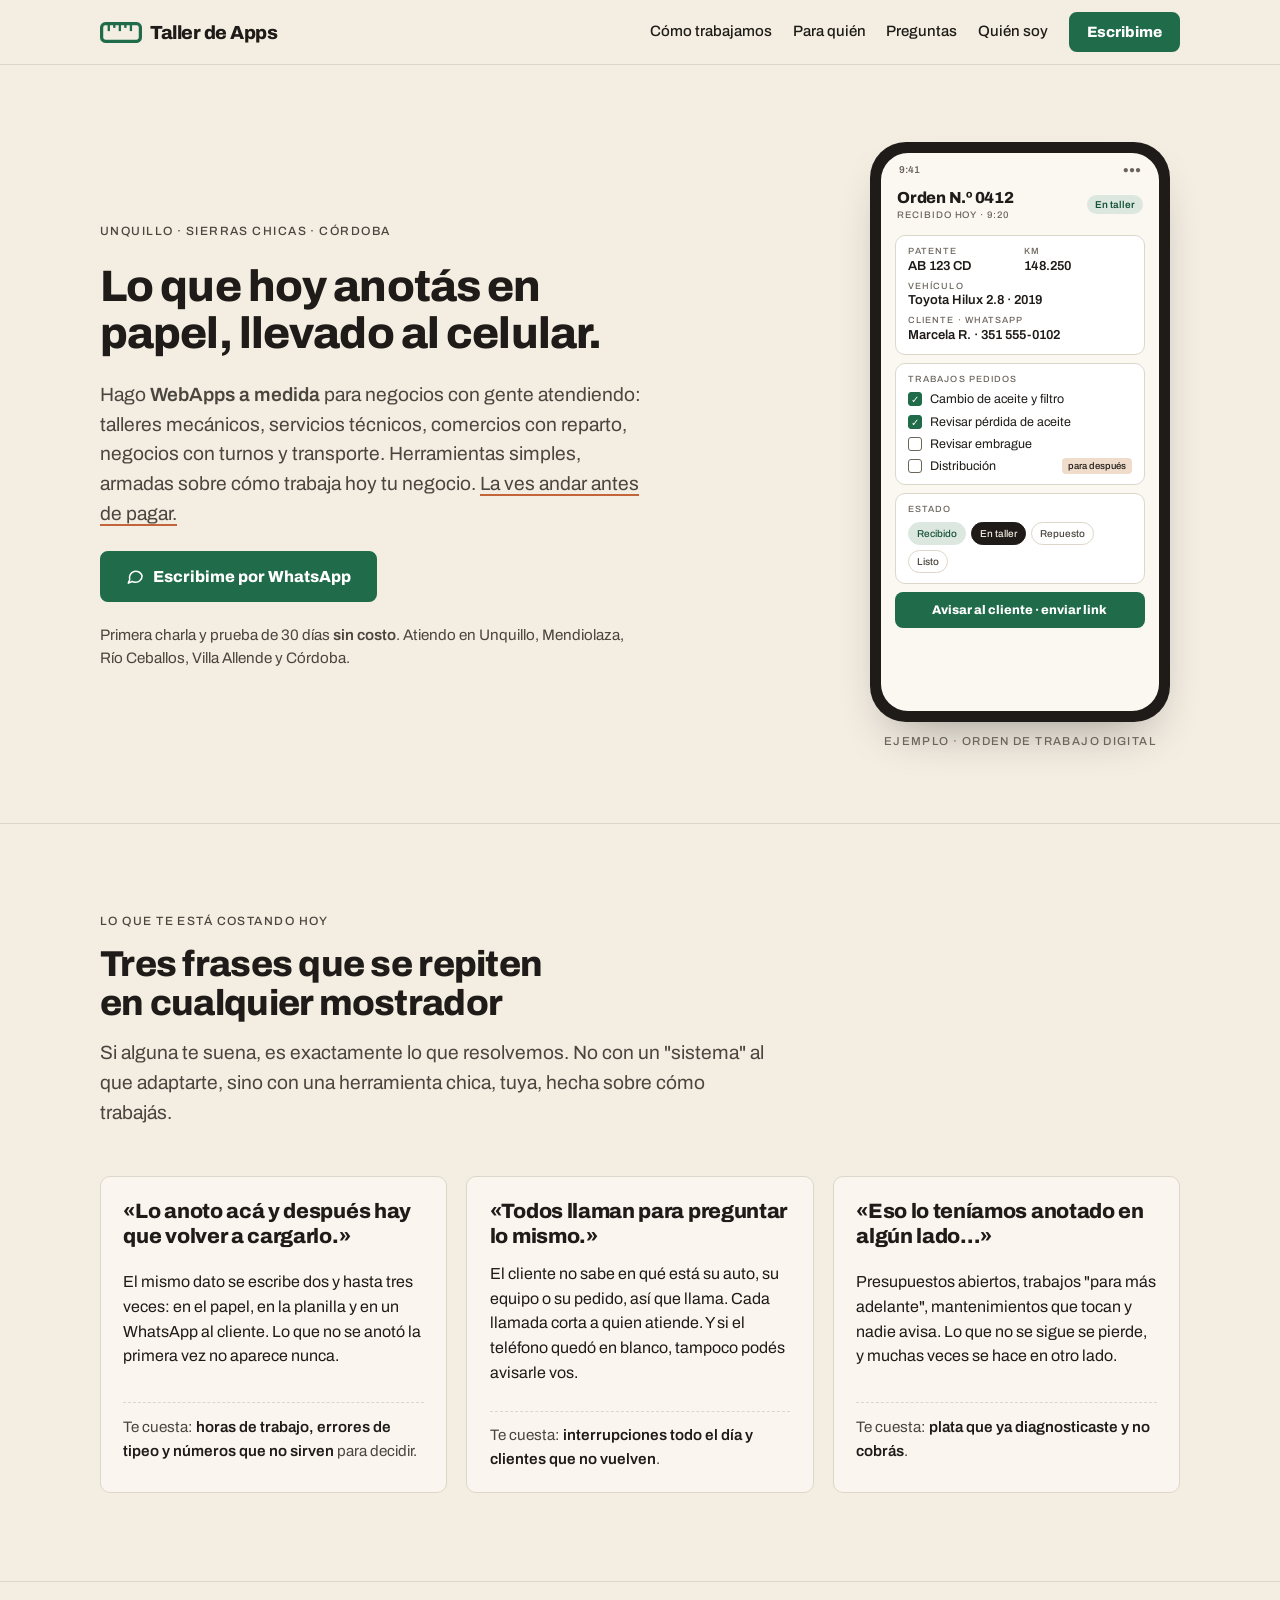
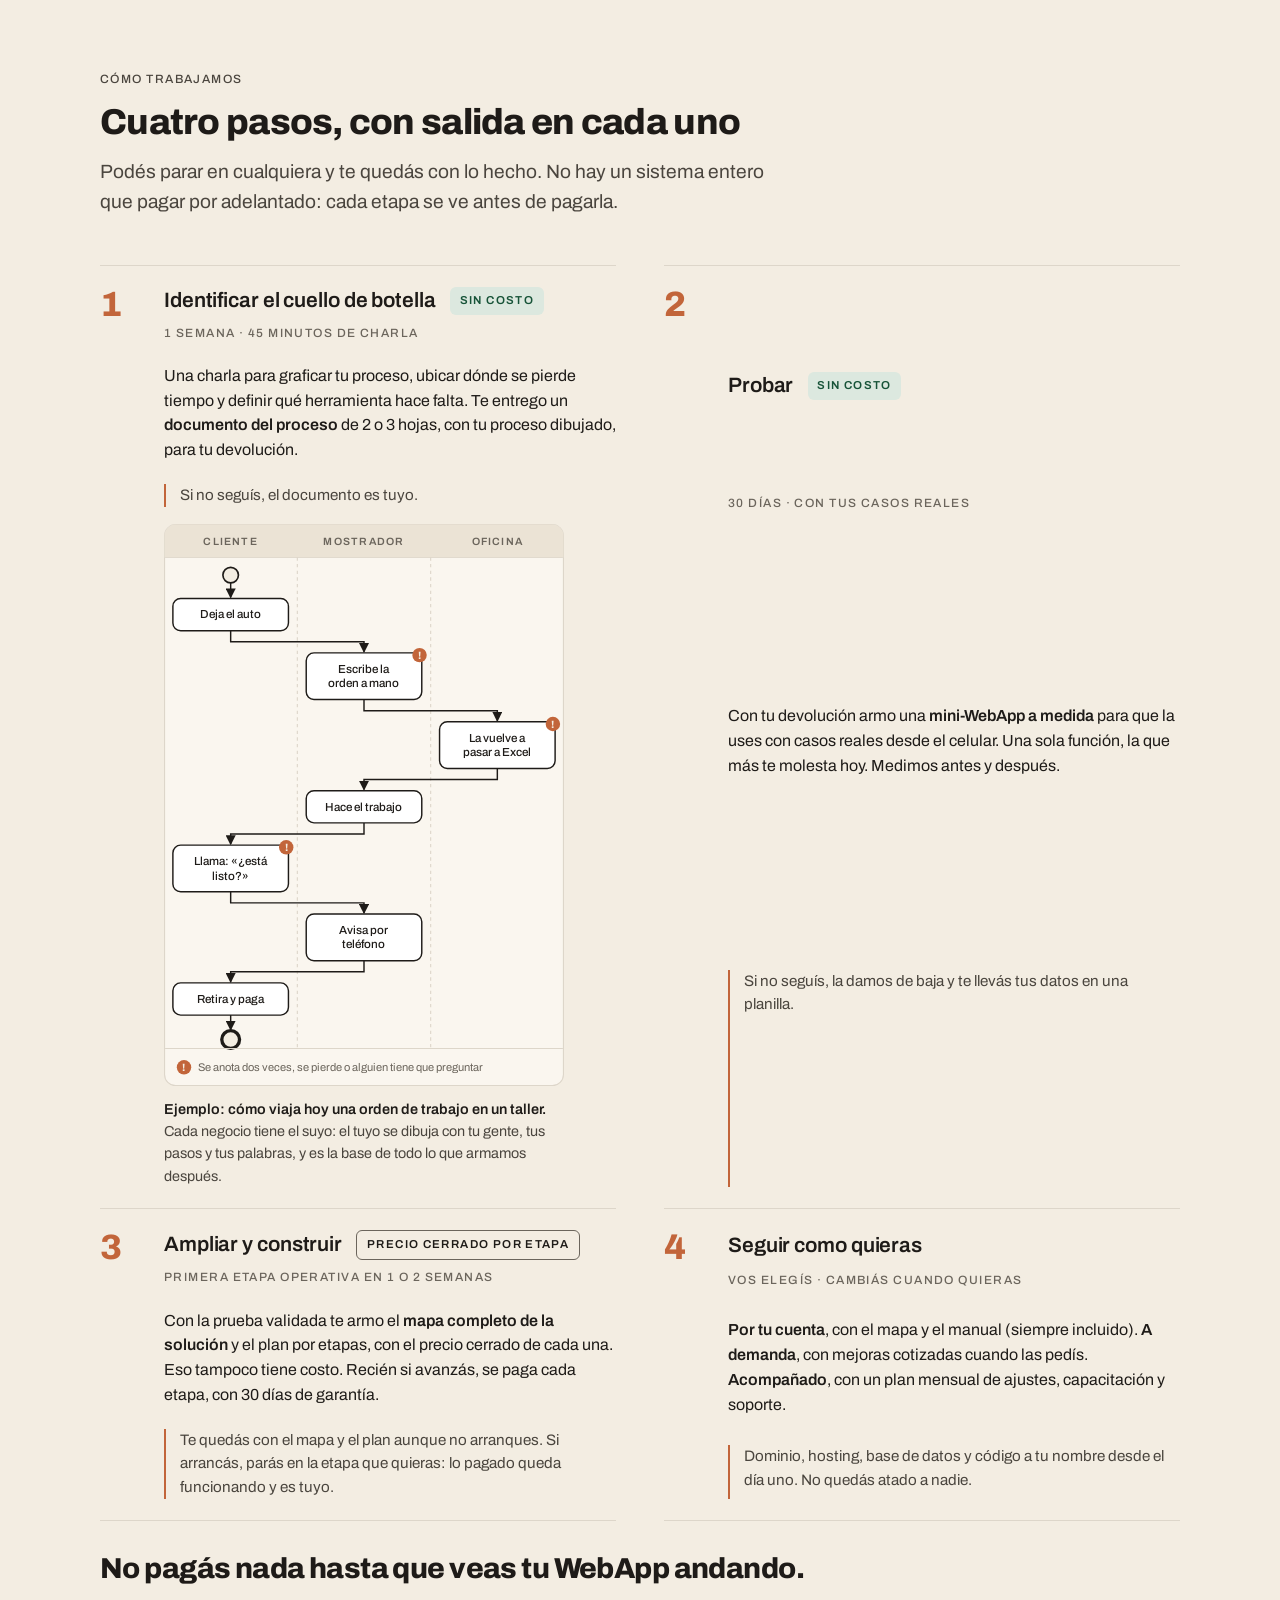
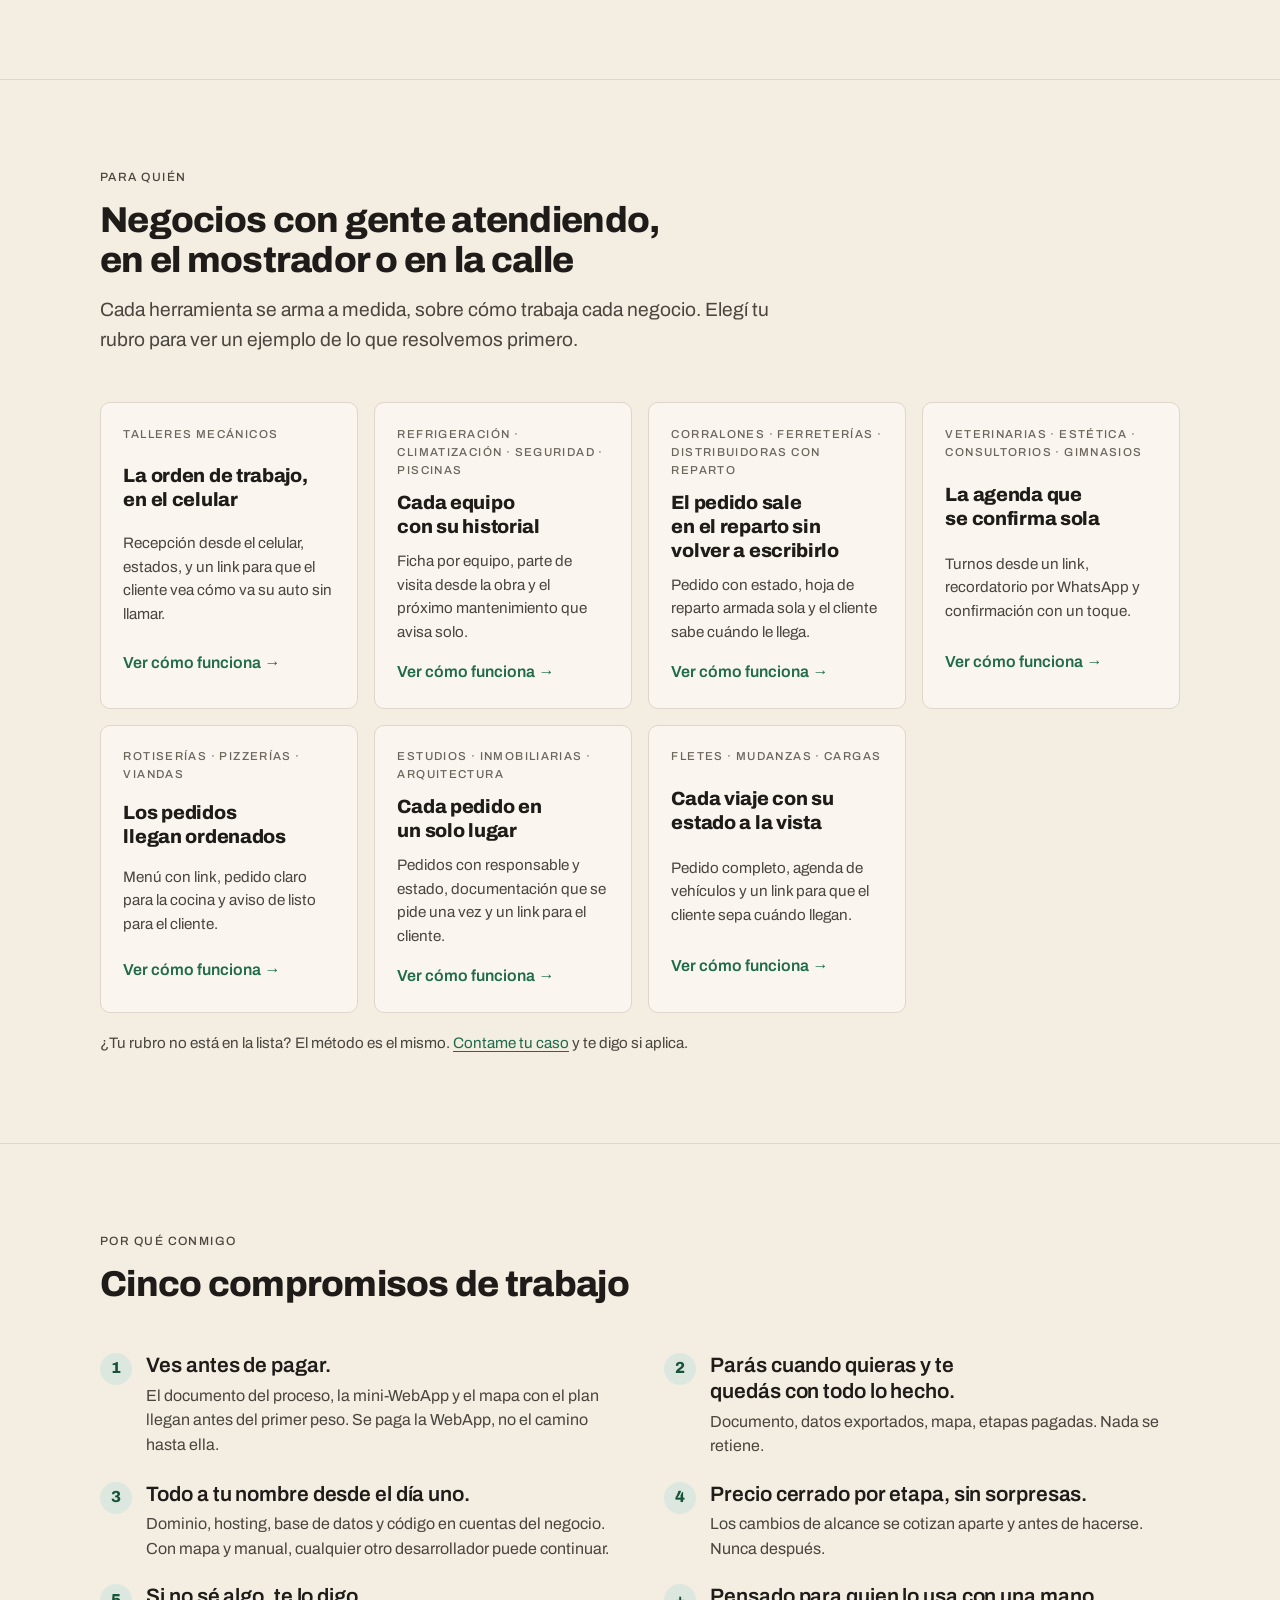
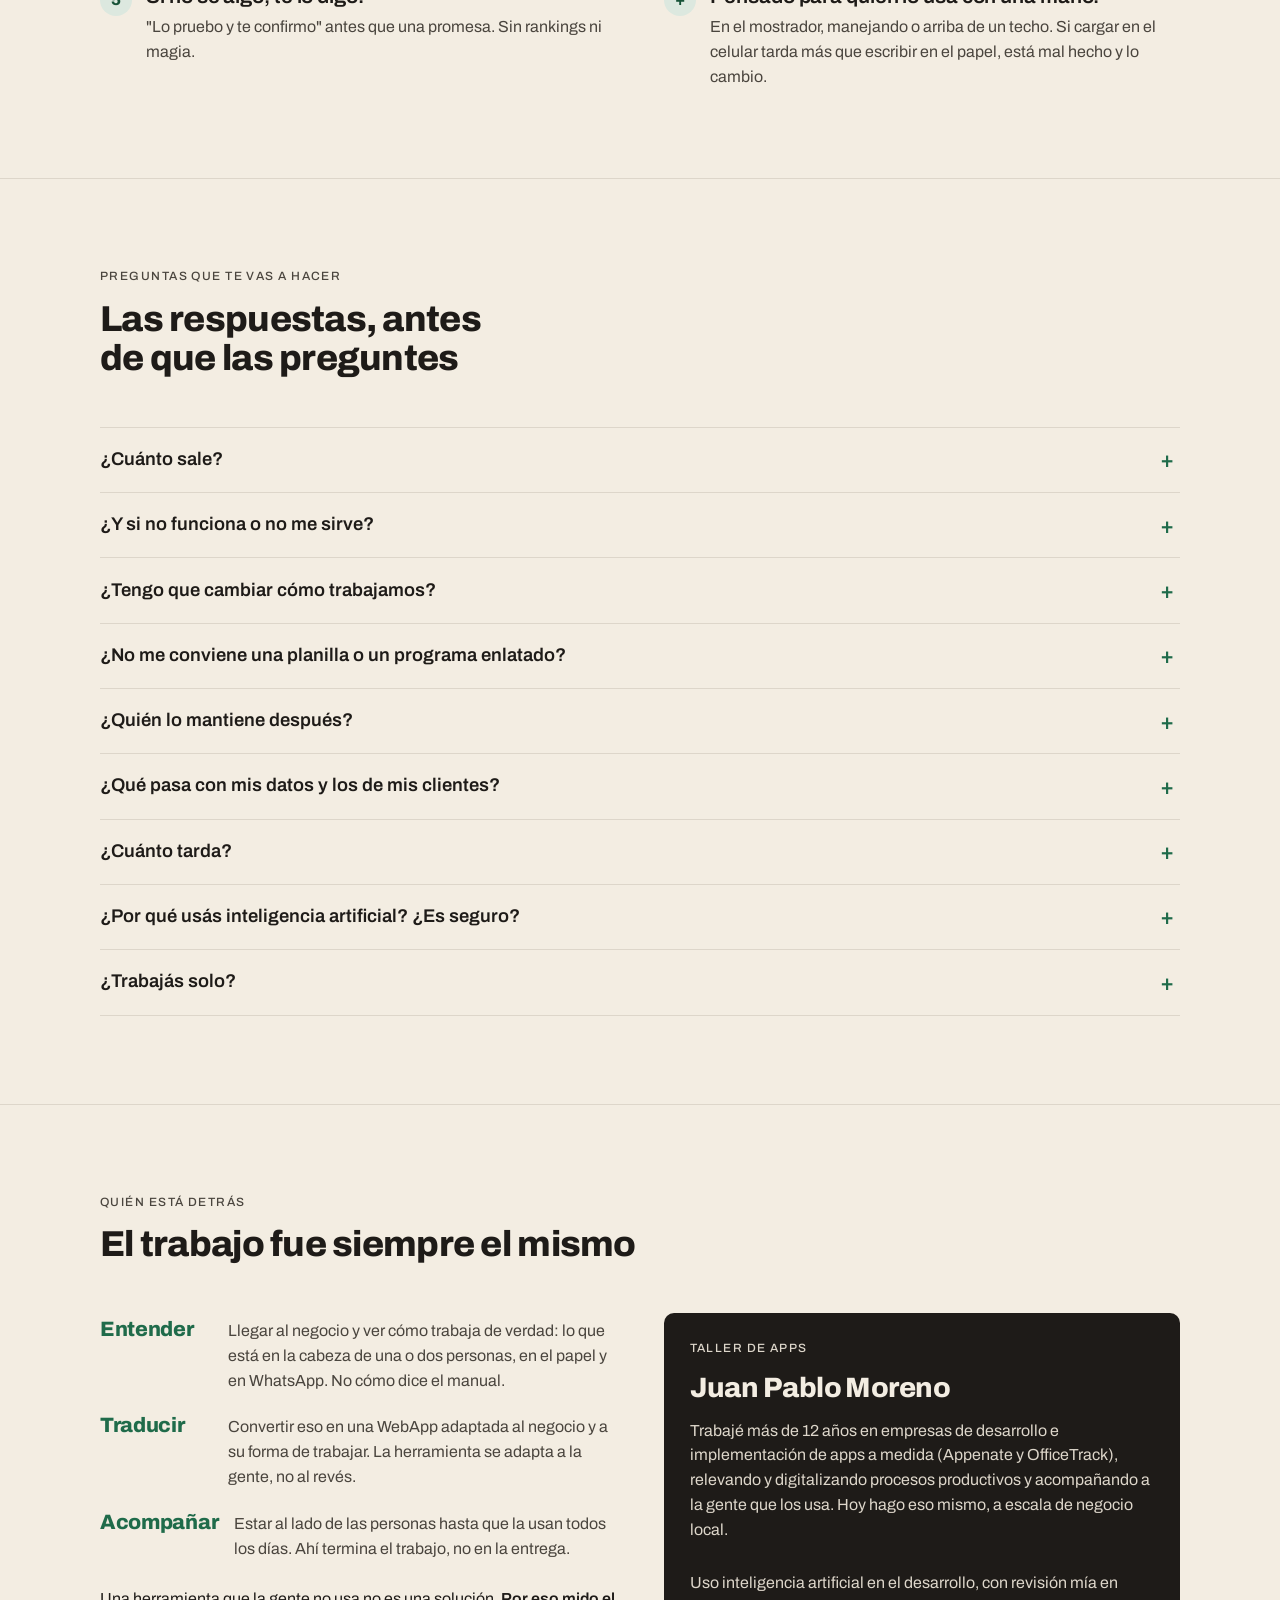
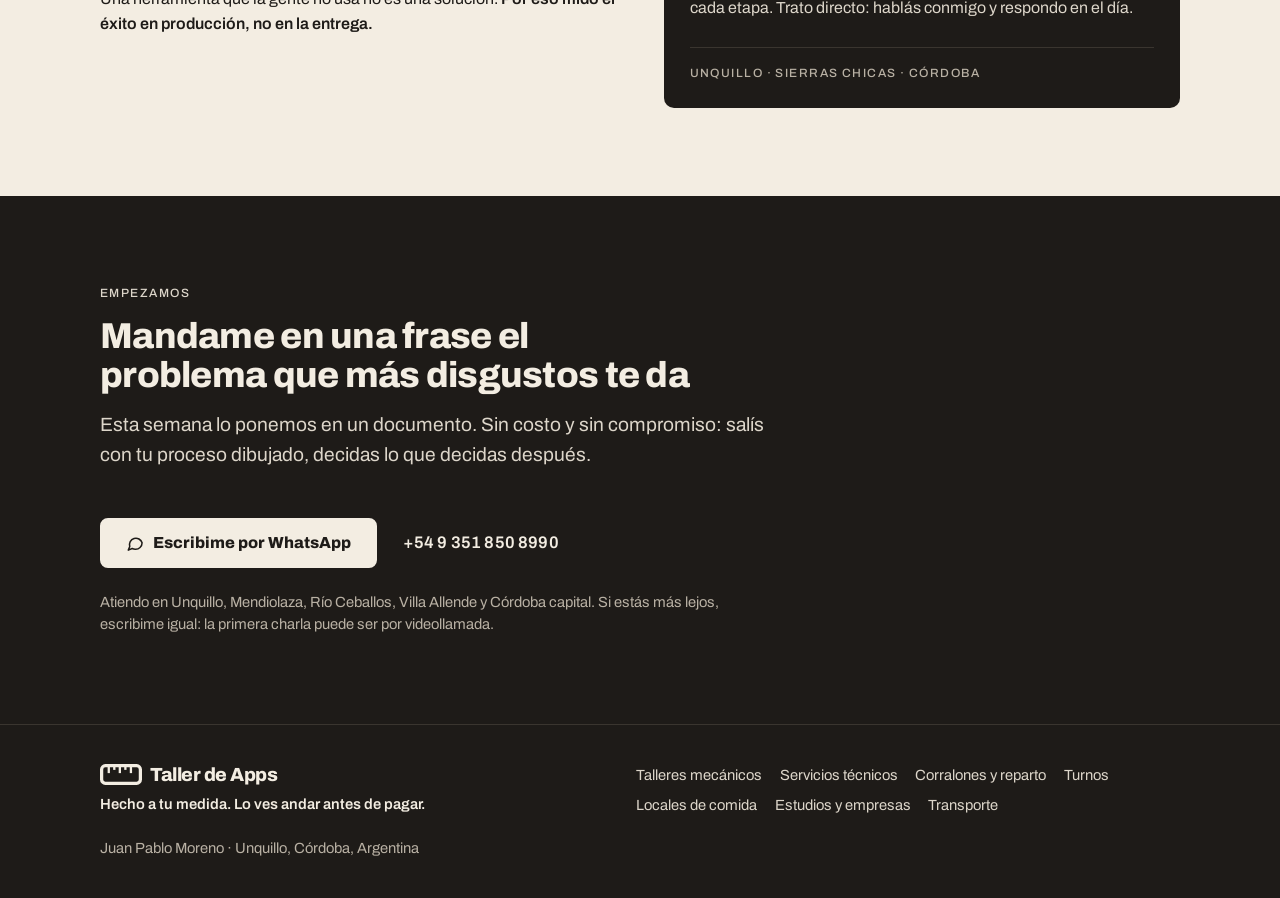
==== commit 3c2e72f0: "Add files via upload" ====
--- a/index.html
+++ b/index.html
@@ -4,9 +4,9 @@
   <meta charset="utf-8">
   <meta name="viewport" content="width=device-width, initial-scale=1, viewport-fit=cover">
   <title>Taller de Apps · WebApps a medida para tu negocio</title>
-  <meta name="description" content="Lo que hoy anotás en papel, planilla y WhatsApp, cargado una vez desde el celular. WebApps a medida para talleres, servicios técnicos y comercios con reparto en Sierras Chicas, Córdoba. La ves andar antes de pagar.">
+  <meta name="description" content="Lo que hoy anotás en papel, planilla y WhatsApp, llevado al celular. WebApps hechas a medida de cómo trabaja tu negocio: talleres mecánicos, servicios técnicos, comercios con reparto, turnos y transporte en Sierras Chicas, Córdoba. La ves andar antes de pagar.">
   <meta property="og:title" content="Taller de Apps · WebApps a medida para tu negocio">
-  <meta property="og:description" content="Se carga una vez. Lo ves andar antes de pagar. Talleres, servicios técnicos, comercios, negocios con turnos y más, en Sierras Chicas.">
+  <meta property="og:description" content="Hecho a tu medida. Lo ves andar antes de pagar. Talleres mecánicos, servicios técnicos, comercios, negocios con turnos y transporte, en Sierras Chicas.">
   <meta property="og:type" content="website">
   <meta property="og:image" content="https://taller-de-apps.vercel.app/assets/img/og-taller-de-apps.png">
   <meta property="og:image:width" content="2400">
@@ -21,7 +21,7 @@
   <link rel="apple-touch-icon" href="assets/apple-touch-icon.png">
   <link rel="manifest" href="site.webmanifest">
   <meta name="theme-color" content="#1F6B4A">
-  <link rel="stylesheet" href="assets/styles.css">
+  <link rel="stylesheet" href="assets/styles.css?v=20261014c">
 </head>
 <body>
 
@@ -49,8 +49,8 @@
     <div class="wrap">
       <div class="hero-copy">
         <span class="eyebrow">Unquillo · Sierras Chicas · Córdoba</span>
-        <h1>Lo que hoy anotás en papel, cargado una vez desde el celular.</h1>
-        <p class="lead">Hago <strong>WebApps a medida</strong> para negocios con gente atendiendo: talleres, servicios técnicos, corralones con reparto. Herramientas simples, armadas sobre cómo trabajás hoy. <mark>La ves andar antes de pagar.</mark></p>
+        <h1>Lo que hoy anotás en papel, llevado al celular.</h1>
+        <p class="lead">Hago <strong>WebApps a medida</strong> para negocios con gente atendiendo: talleres mecánicos, servicios técnicos, comercios con reparto, negocios con turnos y transporte. Herramientas simples, armadas sobre cómo trabaja hoy tu negocio. <mark>La ves andar antes de pagar.</mark></p>
         <div class="hero-actions">
           <a class="btn btn-primary btn-lg" data-wa="Hola Juan, vi la página de Taller de Apps y quiero charlar 20 minutos sobre mi negocio." href="#contacto">
             <svg viewBox="0 0 24 24" fill="none" stroke="currentColor" stroke-width="2" stroke-linecap="round" stroke-linejoin="round" aria-hidden="true"><path d="M21 11.5a8.4 8.4 0 0 1-9 8.4 8.8 8.8 0 0 1-3.9-.9L3 21l1.9-4.6A8.4 8.4 0 1 1 21 11.5z"/></svg>
@@ -144,6 +144,7 @@
             <p class="step-meta">1 SEMANA · 45 MINUTOS DE CHARLA</p>
             <p>Una charla para graficar tu proceso, ubicar dónde se pierde tiempo y definir qué herramienta hace falta. Te entrego un <strong>documento del proceso</strong> de 2 o 3 hojas, con tu proceso dibujado, para tu devolución.</p>
             <p class="step-exit">Si no seguís, el documento es tuyo.</p>
+            <!-- bpmn-paso1 --><figure class="bpmn-fig"><svg class="bpmn" viewBox="0 0 360 506" role="img" aria-label="Cómo viaja hoy una orden de trabajo en un taller (ejemplo)"><title>Cómo viaja hoy una orden de trabajo en un taller (ejemplo)</title><defs><marker id="flecha-talleres" viewBox="0 0 8 8" refX="7" refY="4" markerWidth="7" markerHeight="7" orient="auto-start-reverse"><path d="M0 0 L8 4 L0 8 Z" fill="#1E1B18"/></marker></defs><rect x="0.5" y="0.5" width="359" height="505" rx="10" fill="#FAF6EF" stroke="#DDD6CA"/><path d="M1 30 H359" stroke="#DDD6CA"/><path d="M0.5 10.5 a10 10 0 0 1 10 -10 H349.5 a10 10 0 0 1 10 10 V30 H0.5 Z" fill="#EBE3D5"/><text x="60.0" y="19" text-anchor="middle" font-size="9.5" font-weight="600" letter-spacing="1.1" fill="#6B655C">CLIENTE</text><text x="180.0" y="19" text-anchor="middle" font-size="9.5" font-weight="600" letter-spacing="1.1" fill="#6B655C">MOSTRADOR</text><path d="M120 30 V472" stroke="#DDD6CA" stroke-dasharray="3 3"/><text x="300.0" y="19" text-anchor="middle" font-size="9.5" font-weight="600" letter-spacing="1.1" fill="#6B655C">OFICINA</text><path d="M240 30 V472" stroke="#DDD6CA" stroke-dasharray="3 3"/><circle cx="60.0" cy="46" r="7" fill="#F3EDE2" stroke="#1E1B18" stroke-width="1.5"/><path d="M60.0 53 V66" fill="none" stroke="#1E1B18" stroke-width="1.3" marker-end="url(#flecha-talleres)"/><rect x="8.0" y="67" width="104" height="29" rx="7" fill="#FFFFFF" stroke="#1E1B18" stroke-width="1.3"/><text x="60.0" y="85" text-anchor="middle" font-size="10.5" font-weight="500" fill="#1E1B18">Deja el auto</text><path d="M60.0 96 V106.0 H180.0 V115" fill="none" stroke="#1E1B18" stroke-width="1.3" marker-end="url(#flecha-talleres)"/><rect x="128.0" y="116" width="104" height="42" rx="7" fill="#FFFFFF" stroke="#1E1B18" stroke-width="1.3"/><text x="180.0" y="134" text-anchor="middle" font-size="10.5" font-weight="500" fill="#1E1B18">Escribe la</text><text x="180.0" y="147" text-anchor="middle" font-size="10.5" font-weight="500" fill="#1E1B18">orden a mano</text><circle cx="230.0" cy="118" r="6.5" fill="#C2653A"/><text x="230.0" y="121.4" text-anchor="middle" font-size="9.5" font-weight="800" fill="#F3EDE2">!</text><path d="M180.0 158 V168.0 H300.0 V177" fill="none" stroke="#1E1B18" stroke-width="1.3" marker-end="url(#flecha-talleres)"/><rect x="248.0" y="178" width="104" height="42" rx="7" fill="#FFFFFF" stroke="#1E1B18" stroke-width="1.3"/><text x="300.0" y="196" text-anchor="middle" font-size="10.5" font-weight="500" fill="#1E1B18">La vuelve a</text><text x="300.0" y="209" text-anchor="middle" font-size="10.5" font-weight="500" fill="#1E1B18">pasar a Excel</text><circle cx="350.0" cy="180" r="6.5" fill="#C2653A"/><text x="350.0" y="183.4" text-anchor="middle" font-size="9.5" font-weight="800" fill="#F3EDE2">!</text><path d="M300.0 220 V230.0 H180.0 V239" fill="none" stroke="#1E1B18" stroke-width="1.3" marker-end="url(#flecha-talleres)"/><rect x="128.0" y="240" width="104" height="29" rx="7" fill="#FFFFFF" stroke="#1E1B18" stroke-width="1.3"/><text x="180.0" y="258" text-anchor="middle" font-size="10.5" font-weight="500" fill="#1E1B18">Hace el trabajo</text><path d="M180.0 269 V279.0 H60.0 V288" fill="none" stroke="#1E1B18" stroke-width="1.3" marker-end="url(#flecha-talleres)"/><rect x="8.0" y="289" width="104" height="42" rx="7" fill="#FFFFFF" stroke="#1E1B18" stroke-width="1.3"/><text x="60.0" y="307" text-anchor="middle" font-size="10.5" font-weight="500" fill="#1E1B18">Llama: «¿está</text><text x="60.0" y="320" text-anchor="middle" font-size="10.5" font-weight="500" fill="#1E1B18">listo?»</text><circle cx="110.0" cy="291" r="6.5" fill="#C2653A"/><text x="110.0" y="294.4" text-anchor="middle" font-size="9.5" font-weight="800" fill="#F3EDE2">!</text><path d="M60.0 331 V341.0 H180.0 V350" fill="none" stroke="#1E1B18" stroke-width="1.3" marker-end="url(#flecha-talleres)"/><rect x="128.0" y="351" width="104" height="42" rx="7" fill="#FFFFFF" stroke="#1E1B18" stroke-width="1.3"/><text x="180.0" y="369" text-anchor="middle" font-size="10.5" font-weight="500" fill="#1E1B18">Avisa por</text><text x="180.0" y="382" text-anchor="middle" font-size="10.5" font-weight="500" fill="#1E1B18">teléfono</text><path d="M180.0 393 V403.0 H60.0 V412" fill="none" stroke="#1E1B18" stroke-width="1.3" marker-end="url(#flecha-talleres)"/><rect x="8.0" y="413" width="104" height="29" rx="7" fill="#FFFFFF" stroke="#1E1B18" stroke-width="1.3"/><text x="60.0" y="431" text-anchor="middle" font-size="10.5" font-weight="500" fill="#1E1B18">Retira y paga</text><path d="M60.0 442 V455" fill="none" stroke="#1E1B18" stroke-width="1.3" marker-end="url(#flecha-talleres)"/><circle cx="60.0" cy="464" r="8" fill="#F3EDE2" stroke="#1E1B18" stroke-width="3"/><path d="M1 472 H359" stroke="#DDD6CA"/><circle cx="18" cy="489" r="6.5" fill="#C2653A"/><text x="18" y="492.4" text-anchor="middle" font-size="9.5" font-weight="800" fill="#F3EDE2">!</text><text x="31" y="492.6" font-size="10" fill="#6B655C">Se anota dos veces, se pierde o alguien tiene que preguntar</text></svg><figcaption><strong>Ejemplo: cómo viaja hoy una orden de trabajo en un taller.</strong> Cada negocio tiene el suyo: el tuyo se dibuja con tu gente, tus pasos y tus palabras, y es la base de todo lo que armamos después.</figcaption></figure>
           </div>
         </li>
         <li class="step">
@@ -187,12 +188,12 @@
       <div class="section-head">
         <span class="eyebrow">Para quién</span>
         <h2>Negocios con gente atendiendo, en el mostrador o en la calle</h2>
-        <p class="lead">Elegí tu rubro para ver qué resolvemos primero y cómo se ve la herramienta en el celular.</p>
+        <p class="lead">Cada herramienta se arma a medida, sobre cómo trabaja cada negocio. Elegí tu rubro para ver un ejemplo de lo que resolvemos primero.</p>
       </div>
       <div class="niches">
         <a class="niche" href="talleres.html">
           <span class="who">Talleres mecánicos</span>
-          <h3>La orden de trabajo, cargada una vez</h3>
+          <h3>La orden de trabajo, en el celular</h3>
           <p>Recepción desde el celular, estados, y un link para que el cliente vea cómo va su auto sin llamar.</p>
           <span class="go">Ver cómo funciona →</span>
         </a>
@@ -230,12 +231,6 @@
           <span class="who">Fletes · mudanzas · cargas</span>
           <h3>Cada viaje con su estado a la vista</h3>
           <p>Pedido completo, agenda de vehículos y un link para que el cliente sepa cuándo llegan.</p>
-          <span class="go">Ver cómo funciona →</span>
-        </a>
-        <a class="niche" href="organizaciones.html">
-          <span class="who">Cooperativas · clubes · asociaciones</span>
-          <h3>Cada reclamo con su número</h3>
-          <p>Reclamos y solicitudes con seguimiento, tablero para la comisión y avisos a los socios.</p>
           <span class="go">Ver cómo funciona →</span>
         </a>
       </div>
@@ -326,7 +321,7 @@
         <div class="about-card">
           <span class="eyebrow">Taller de Apps</span>
           <div class="name">Juan Pablo Moreno</div>
-          <p>Más de 10 años en empresas de desarrollo de WebApps a medida, relevando procesos reales y acompañando a la gente que los usa. Hoy hago eso mismo, a escala de negocio local.</p>
+          <p>Trabajé más de 12 años en empresas de desarrollo e implementación de apps a medida (Appenate y OfficeTrack), relevando y digitalizando procesos productivos y acompañando a la gente que los usa. Hoy hago eso mismo, a escala de negocio local.</p>
           <p>Uso inteligencia artificial en el desarrollo, con revisión mía en cada etapa. Trato directo: hablás conmigo y respondo en el día.</p>
           <p class="where">UNQUILLO · SIERRAS CHICAS · CÓRDOBA</p>
         </div>
@@ -359,13 +354,13 @@
   <div class="wrap">
     <div class="footer-brand">
       <a class="brand footer-logo" href="index.html" aria-label="Taller de Apps, inicio"><svg class="brand-icon" viewBox="4.5 27.5 91 45" aria-hidden="true" focusable="false"><g fill="currentColor"><rect x="8" y="31" width="84" height="38" rx="8" fill="none" stroke="currentColor" stroke-width="7"/><rect x="21" y="31" width="5" height="16"/><rect x="33" y="31" width="5" height="9"/><rect x="45" y="31" width="5" height="16"/><rect x="57" y="31" width="5" height="9"/><rect x="69" y="31" width="5" height="16"/></g></svg><span class="brand-name">Taller de Apps</span></a>
-      <p class="footer-lema">Se carga una vez. Lo ves andar antes de pagar.</p>
+      <p class="footer-lema">Hecho a tu medida. Lo ves andar antes de pagar.</p>
       <p class="footer-who">Juan Pablo Moreno · Unquillo, Córdoba, Argentina</p>
     </div>
-    <nav class="footer-links" aria-label="Rubros"><a href="talleres.html">Talleres</a><a href="servicios-tecnicos.html">Servicios técnicos</a><a href="corralones.html">Corralones y reparto</a><a href="turnos.html">Turnos</a><a href="comida.html">Locales de comida</a><a href="profesionales.html">Estudios y empresas</a><a href="transporte.html">Transporte</a><a href="organizaciones.html">Organizaciones</a></nav>
+    <nav class="footer-links" aria-label="Rubros"><a href="talleres.html">Talleres mecánicos</a><a href="servicios-tecnicos.html">Servicios técnicos</a><a href="corralones.html">Corralones y reparto</a><a href="turnos.html">Turnos</a><a href="comida.html">Locales de comida</a><a href="profesionales.html">Estudios y empresas</a><a href="transporte.html">Transporte</a></nav>
   </div>
 </footer>
 
-<script src="assets/site.js"></script>
+<script src="assets/site.js?v=20261014c"></script>
 </body>
 </html>
--- a/assets/styles.css
+++ b/assets/styles.css
@@ -81,7 +81,6 @@
   font-family: var(--font-label); font-weight: 500; font-size: .75rem; letter-spacing: .12em; text-transform: uppercase;
   color: var(--ink-2); display: inline-flex; align-items: center; gap: .6rem;
 }
-.eyebrow::before { content: ""; width: 1.6rem; height: 2px; background: var(--copper); flex: none; }
 
 /* Botones: radio 8, Archivo 800, 15 px, relleno 12 × 20, sin sombra */
 .btn {
@@ -232,6 +231,20 @@
 .ba td:first-child { color: var(--ink-2); width: 46%; }
 .ba td:last-child { font-weight: 500; }
 .ba-wrap { overflow-x: auto; }
+
+/* Proceso dibujado (BPMN de ejemplo) */
+.proceso { align-items: center; }
+.checks { list-style: none; display: grid; gap: .55rem; margin-top: .3rem; }
+.checks li { position: relative; padding-left: 1.7rem; color: var(--ink-2); }
+.checks li::before { content: ""; position: absolute; left: .15rem; top: .38em; width: 12px; height: 7px; border-left: 2.5px solid var(--green); border-bottom: 2.5px solid var(--green); transform: rotate(-45deg); }
+.bpmn-fig { margin: 0; display: grid; gap: .7rem; width: 100%; max-width: 440px; justify-self: center; }
+.bpmn { width: 100%; height: auto; display: block; }
+.bpmn-fig figcaption { font-size: .9rem; color: var(--ink-2); }
+.bpmn-fig figcaption strong { color: var(--ink); font-weight: 600; }
+.step .bpmn-fig { margin-top: .5rem; max-width: 400px; justify-self: start; }
+.note-medida { font-size: .95rem; color: var(--ink-2); padding: .7rem .95rem; border-left: 3px solid var(--green); background: var(--surface); border-radius: 0 8px 8px 0; max-width: 40em; }
+.facts a { color: inherit; text-decoration-color: var(--line); text-underline-offset: 3px; }
+.facts a:hover { color: var(--green); }
 
 /* Lista de dolores en landings: número en un aro de cobre */
 .pains { display: grid; gap: .9rem; }
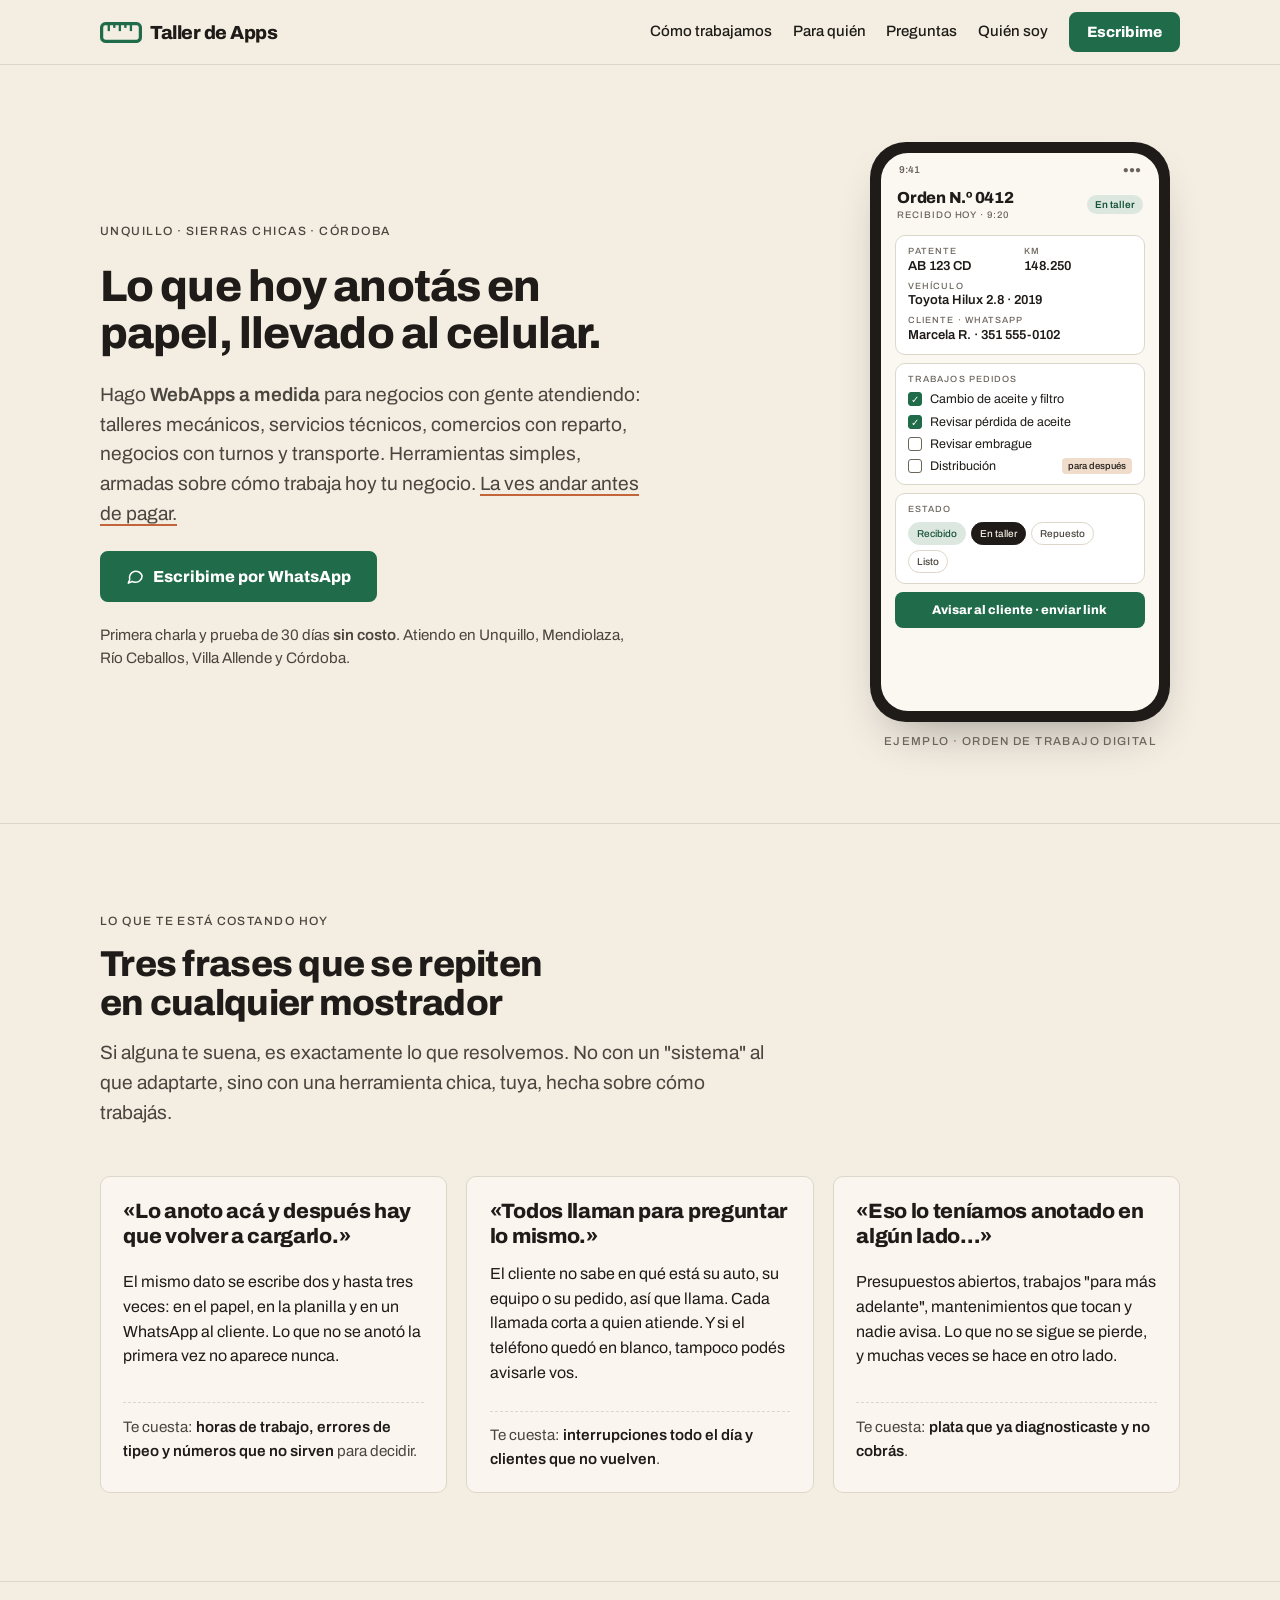
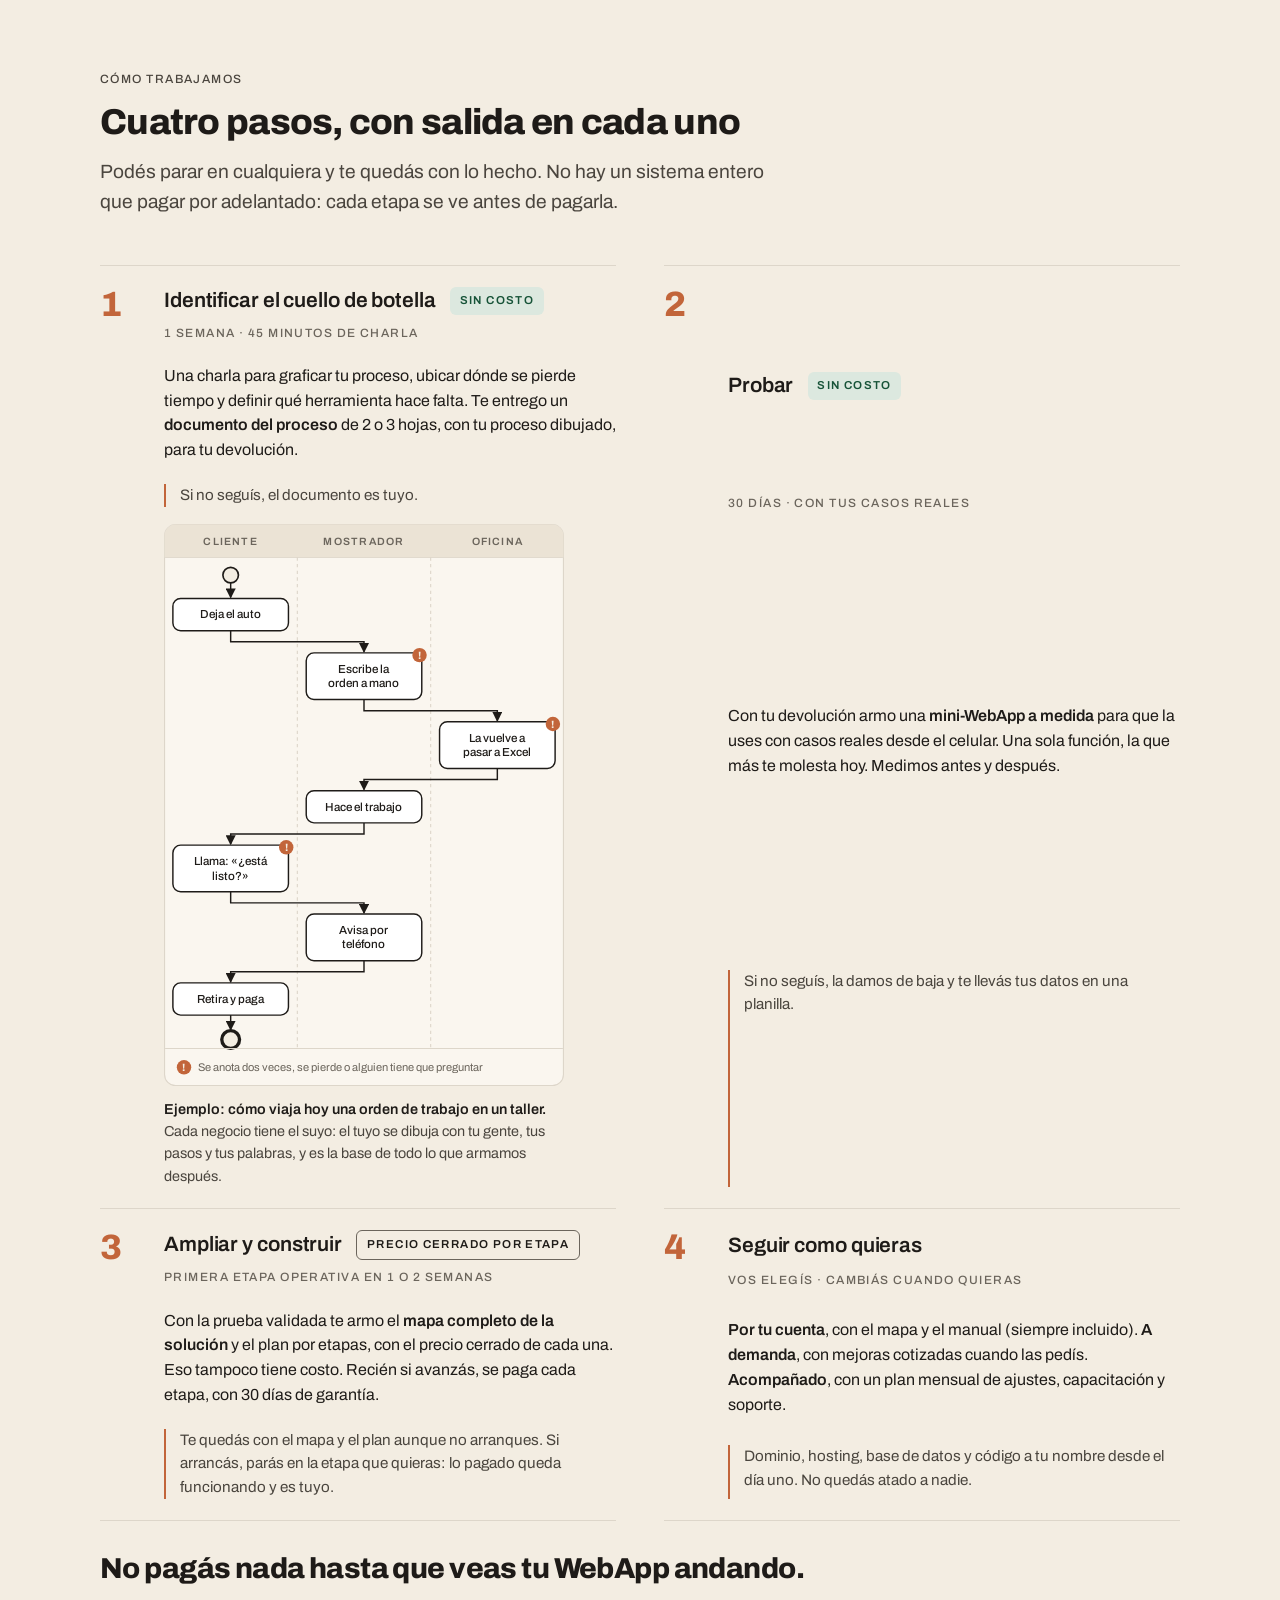
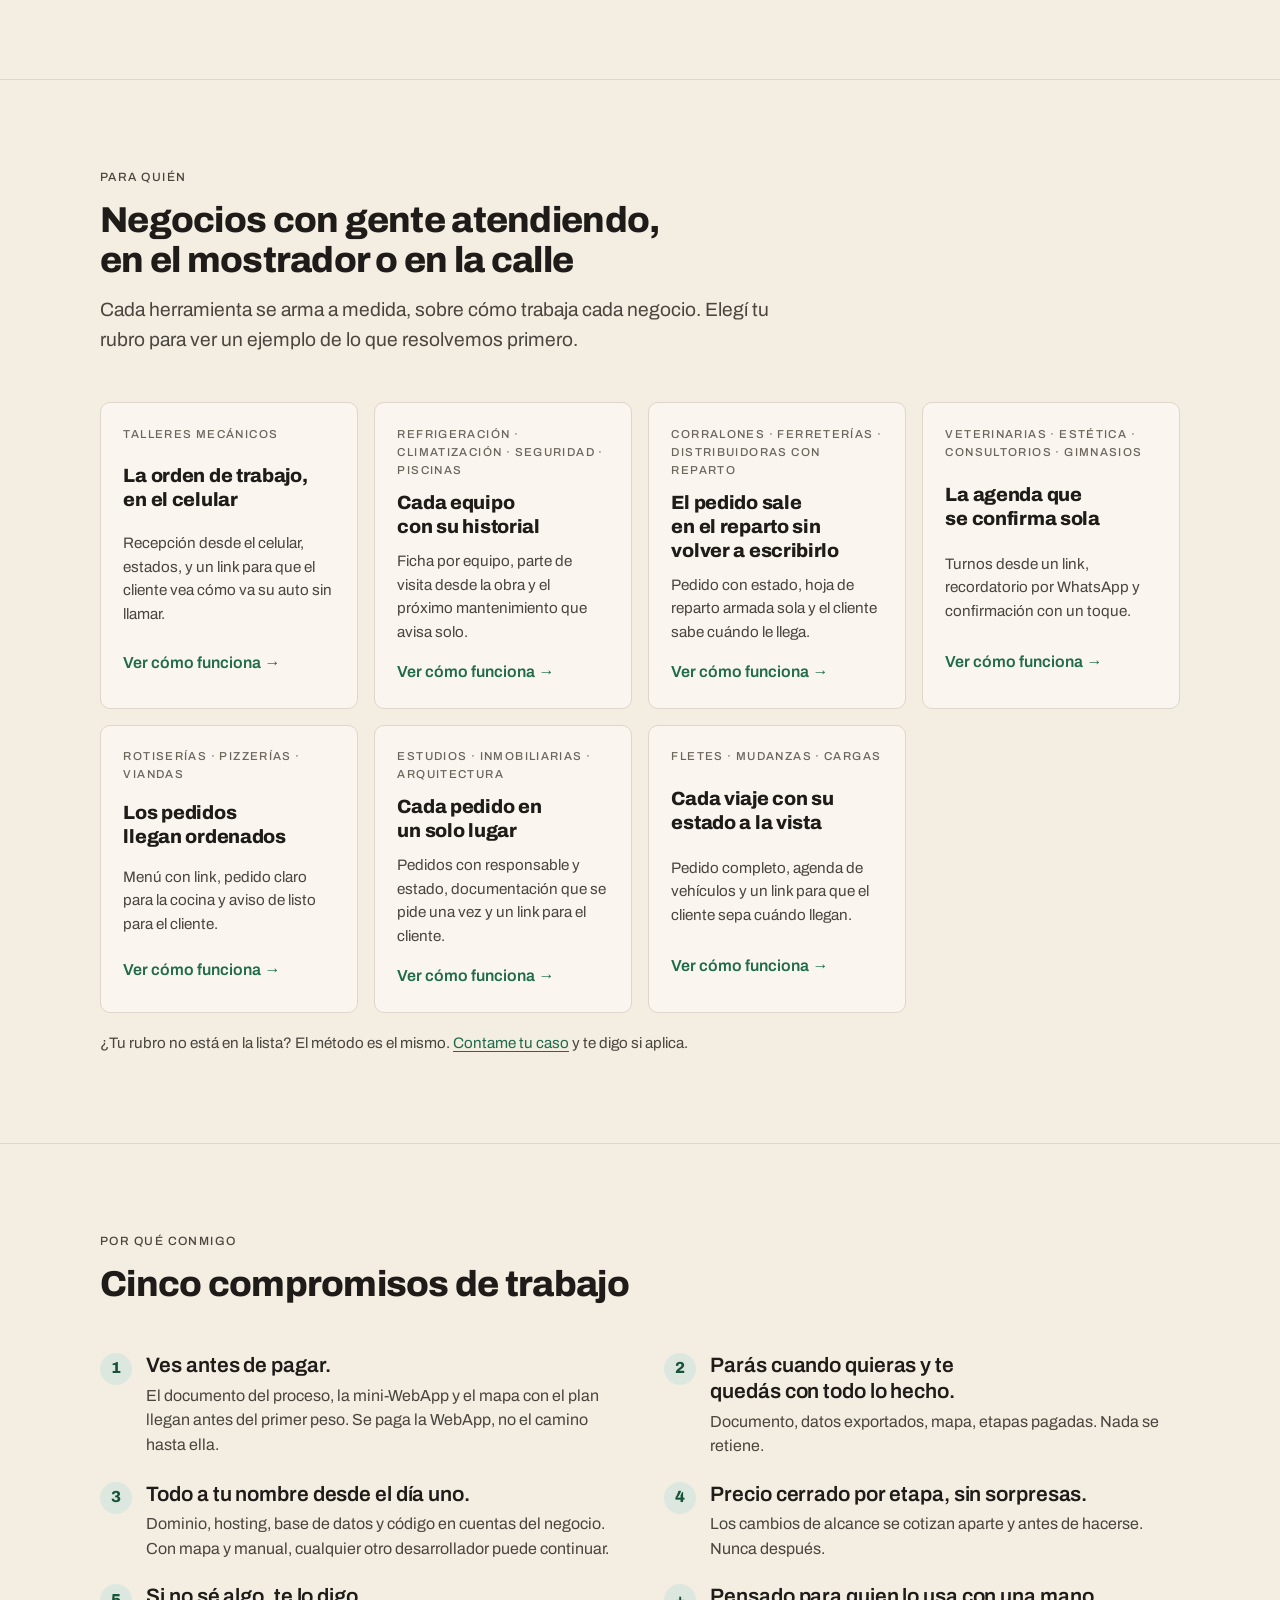
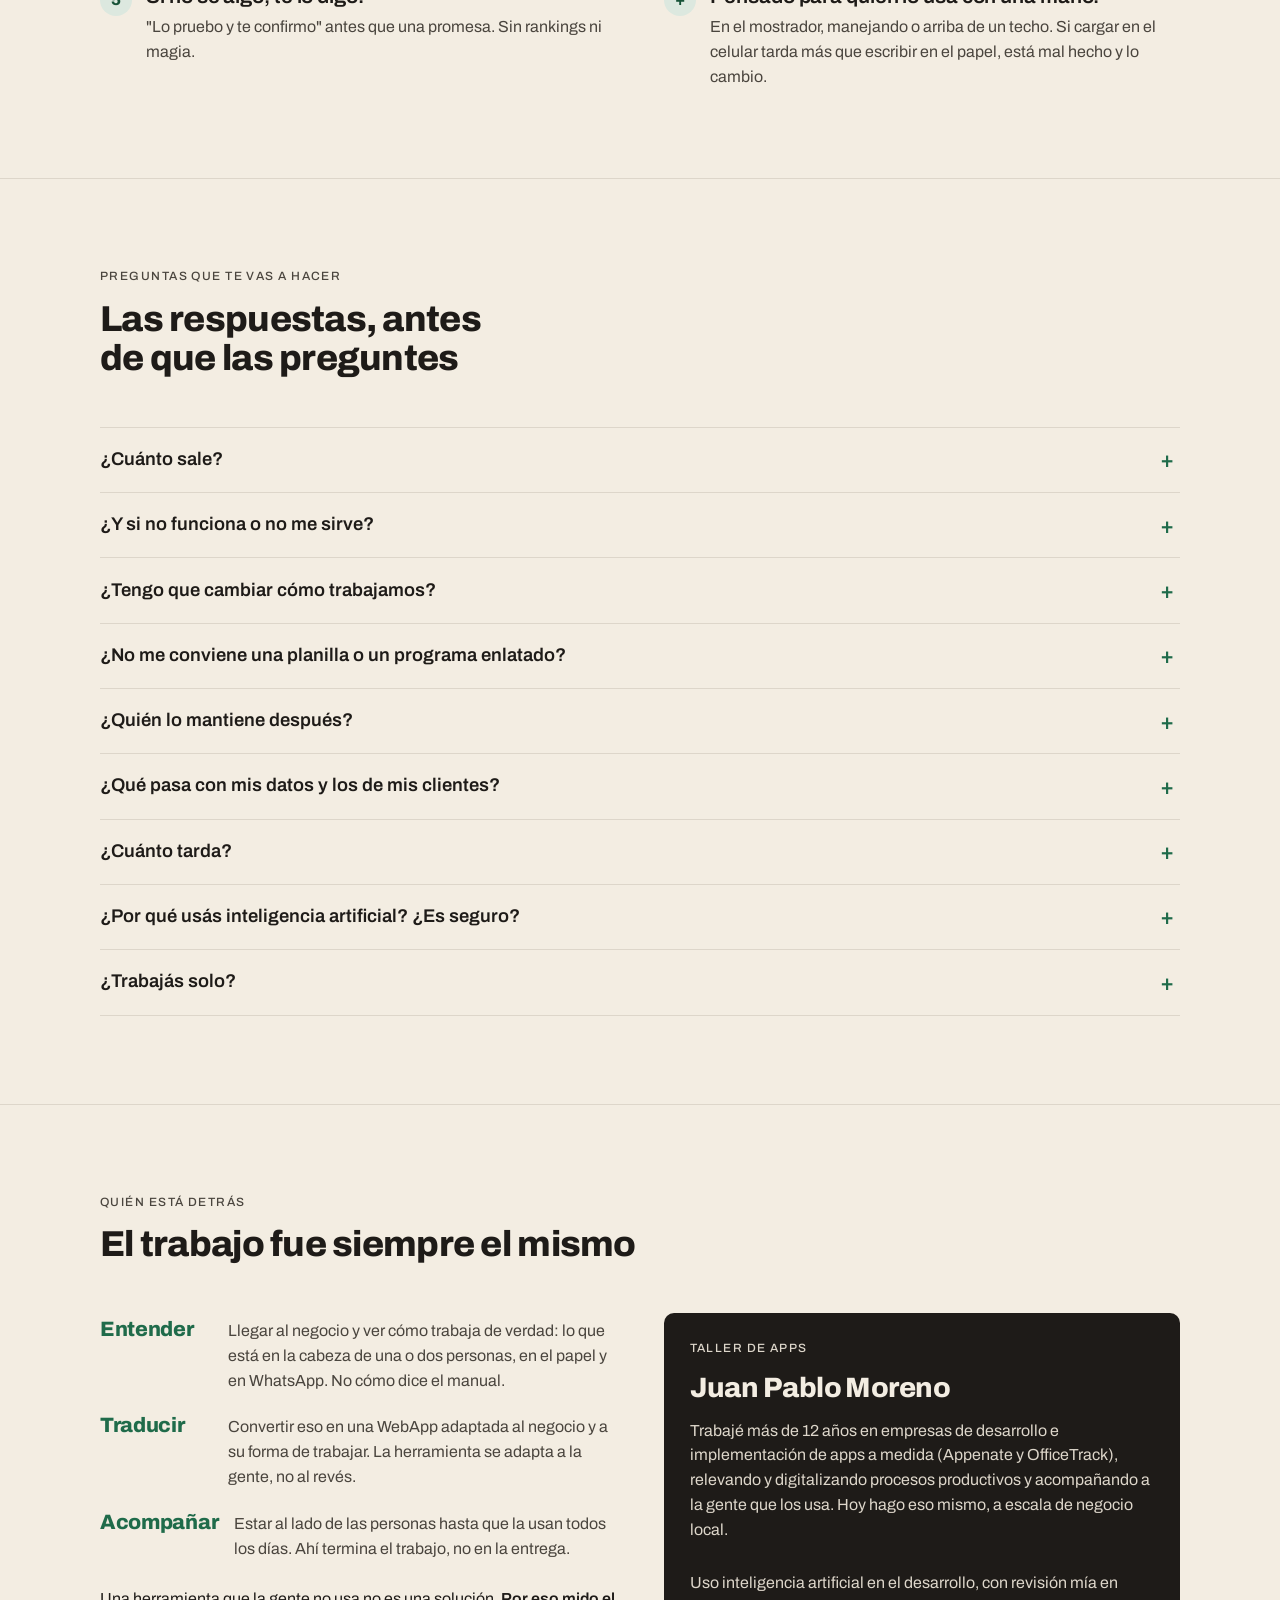
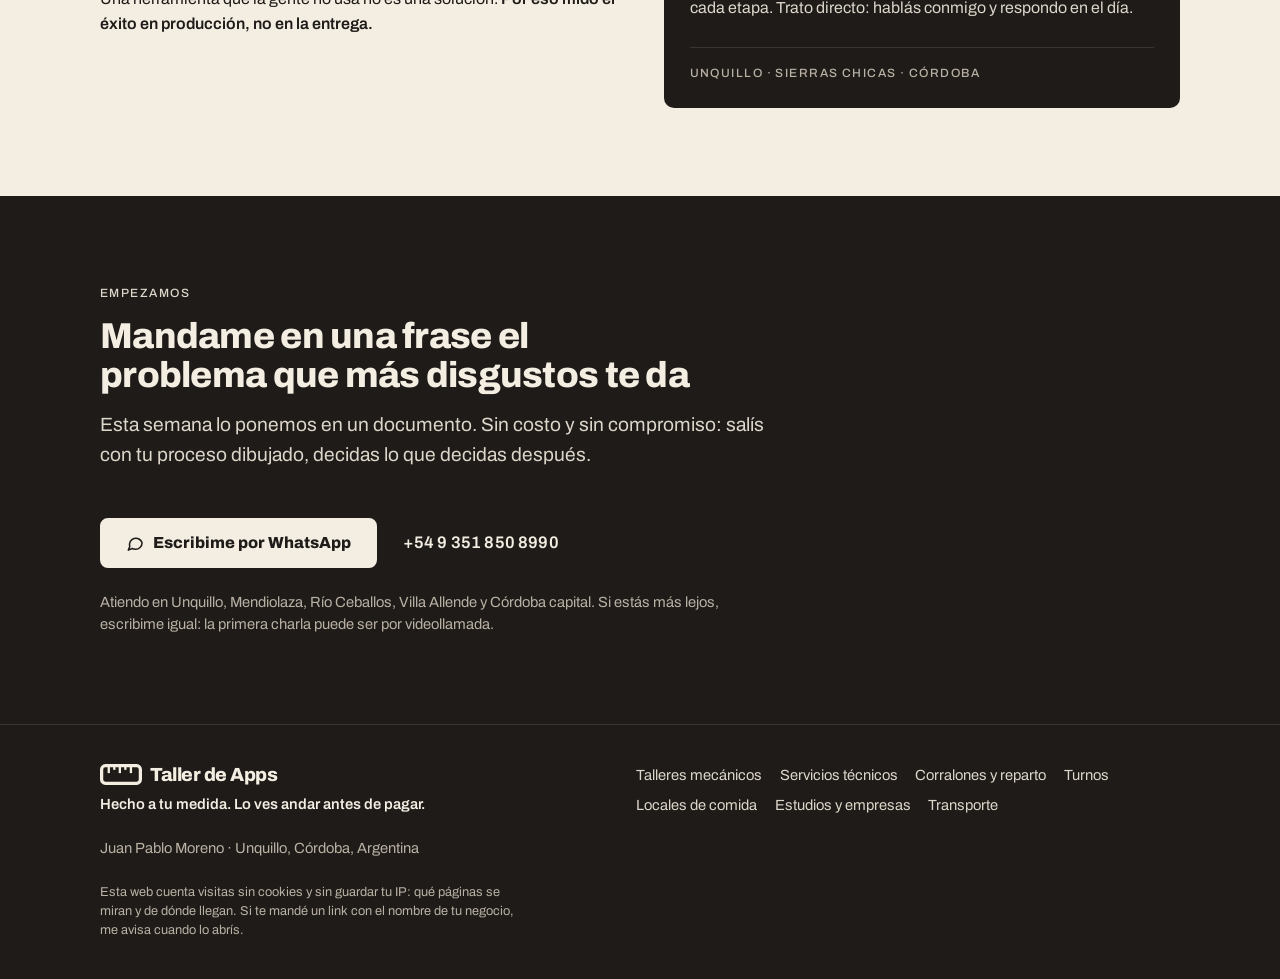
==== commit 30352698: "Add files via upload" ====
--- a/index.html
+++ b/index.html
@@ -8,20 +8,20 @@
   <meta property="og:title" content="Taller de Apps · WebApps a medida para tu negocio">
   <meta property="og:description" content="Hecho a tu medida. Lo ves andar antes de pagar. Talleres mecánicos, servicios técnicos, comercios, negocios con turnos y transporte, en Sierras Chicas.">
   <meta property="og:type" content="website">
-  <meta property="og:image" content="https://taller-de-apps.vercel.app/assets/img/og-taller-de-apps.png">
+  <meta property="og:image" content="https://taller-de-apps.pages.dev/assets/img/og-taller-de-apps.png">
   <meta property="og:image:width" content="2400">
   <meta property="og:image:height" content="1260">
-  <meta property="og:url" content="https://taller-de-apps.vercel.app/">
+  <meta property="og:url" content="https://taller-de-apps.pages.dev/">
   <meta name="twitter:card" content="summary_large_image">
   <meta property="og:locale" content="es_AR">
-  <link rel="canonical" href="https://taller-de-apps.vercel.app/">
+  <link rel="canonical" href="https://taller-de-apps.pages.dev/">
   <link rel="icon" href="assets/favicon.svg" type="image/svg+xml">
   <link rel="icon" href="assets/favicon-32.png" type="image/png" sizes="32x32">
   <link rel="icon" href="assets/favicon-16.png" type="image/png" sizes="16x16">
   <link rel="apple-touch-icon" href="assets/apple-touch-icon.png">
   <link rel="manifest" href="site.webmanifest">
   <meta name="theme-color" content="#1F6B4A">
-  <link rel="stylesheet" href="assets/styles.css?v=20261014c">
+  <link rel="stylesheet" href="assets/styles.css?v=20261014g">
 </head>
 <body>
 
@@ -356,11 +356,12 @@
       <a class="brand footer-logo" href="index.html" aria-label="Taller de Apps, inicio"><svg class="brand-icon" viewBox="4.5 27.5 91 45" aria-hidden="true" focusable="false"><g fill="currentColor"><rect x="8" y="31" width="84" height="38" rx="8" fill="none" stroke="currentColor" stroke-width="7"/><rect x="21" y="31" width="5" height="16"/><rect x="33" y="31" width="5" height="9"/><rect x="45" y="31" width="5" height="16"/><rect x="57" y="31" width="5" height="9"/><rect x="69" y="31" width="5" height="16"/></g></svg><span class="brand-name">Taller de Apps</span></a>
       <p class="footer-lema">Hecho a tu medida. Lo ves andar antes de pagar.</p>
       <p class="footer-who">Juan Pablo Moreno · Unquillo, Córdoba, Argentina</p>
+      <p class="footer-privacy">Esta web cuenta visitas sin cookies y sin guardar tu IP: qué páginas se miran y de dónde llegan. Si te mandé un link con el nombre de tu negocio, me avisa cuando lo abrís.</p>
     </div>
     <nav class="footer-links" aria-label="Rubros"><a href="talleres.html">Talleres mecánicos</a><a href="servicios-tecnicos.html">Servicios técnicos</a><a href="corralones.html">Corralones y reparto</a><a href="turnos.html">Turnos</a><a href="comida.html">Locales de comida</a><a href="profesionales.html">Estudios y empresas</a><a href="transporte.html">Transporte</a></nav>
   </div>
 </footer>
 
-<script src="assets/site.js?v=20261014c"></script>
+<script src="assets/site.js?v=20261014g"></script>
 </body>
 </html>
--- a/assets/styles.css
+++ b/assets/styles.css
@@ -328,3 +328,11 @@
 .cta-band .contact-row .number { color: var(--ink); font-weight: 600; }
 
 .sr-only { position: absolute; width: 1px; height: 1px; overflow: hidden; clip: rect(0 0 0 0); white-space: nowrap; }
+
+/* Link personalizado: saludo al negocio que recibió el link (lo arma site.js) */
+.para-band { background: var(--green-soft); border-bottom: 1px solid var(--line); }
+.para-band .wrap { padding-top: .7rem; padding-bottom: .7rem; }
+.para-band p { margin: 0; font-size: .95rem; color: var(--ink); max-width: 60em; }
+.para-band strong { font-weight: 800; }
+.para-band small { color: var(--ink-2); font-size: .85rem; }
+.footer-privacy { margin: .9rem 0 0; font-size: .8rem; line-height: 1.5; color: var(--on-dark-2); max-width: 34em; }
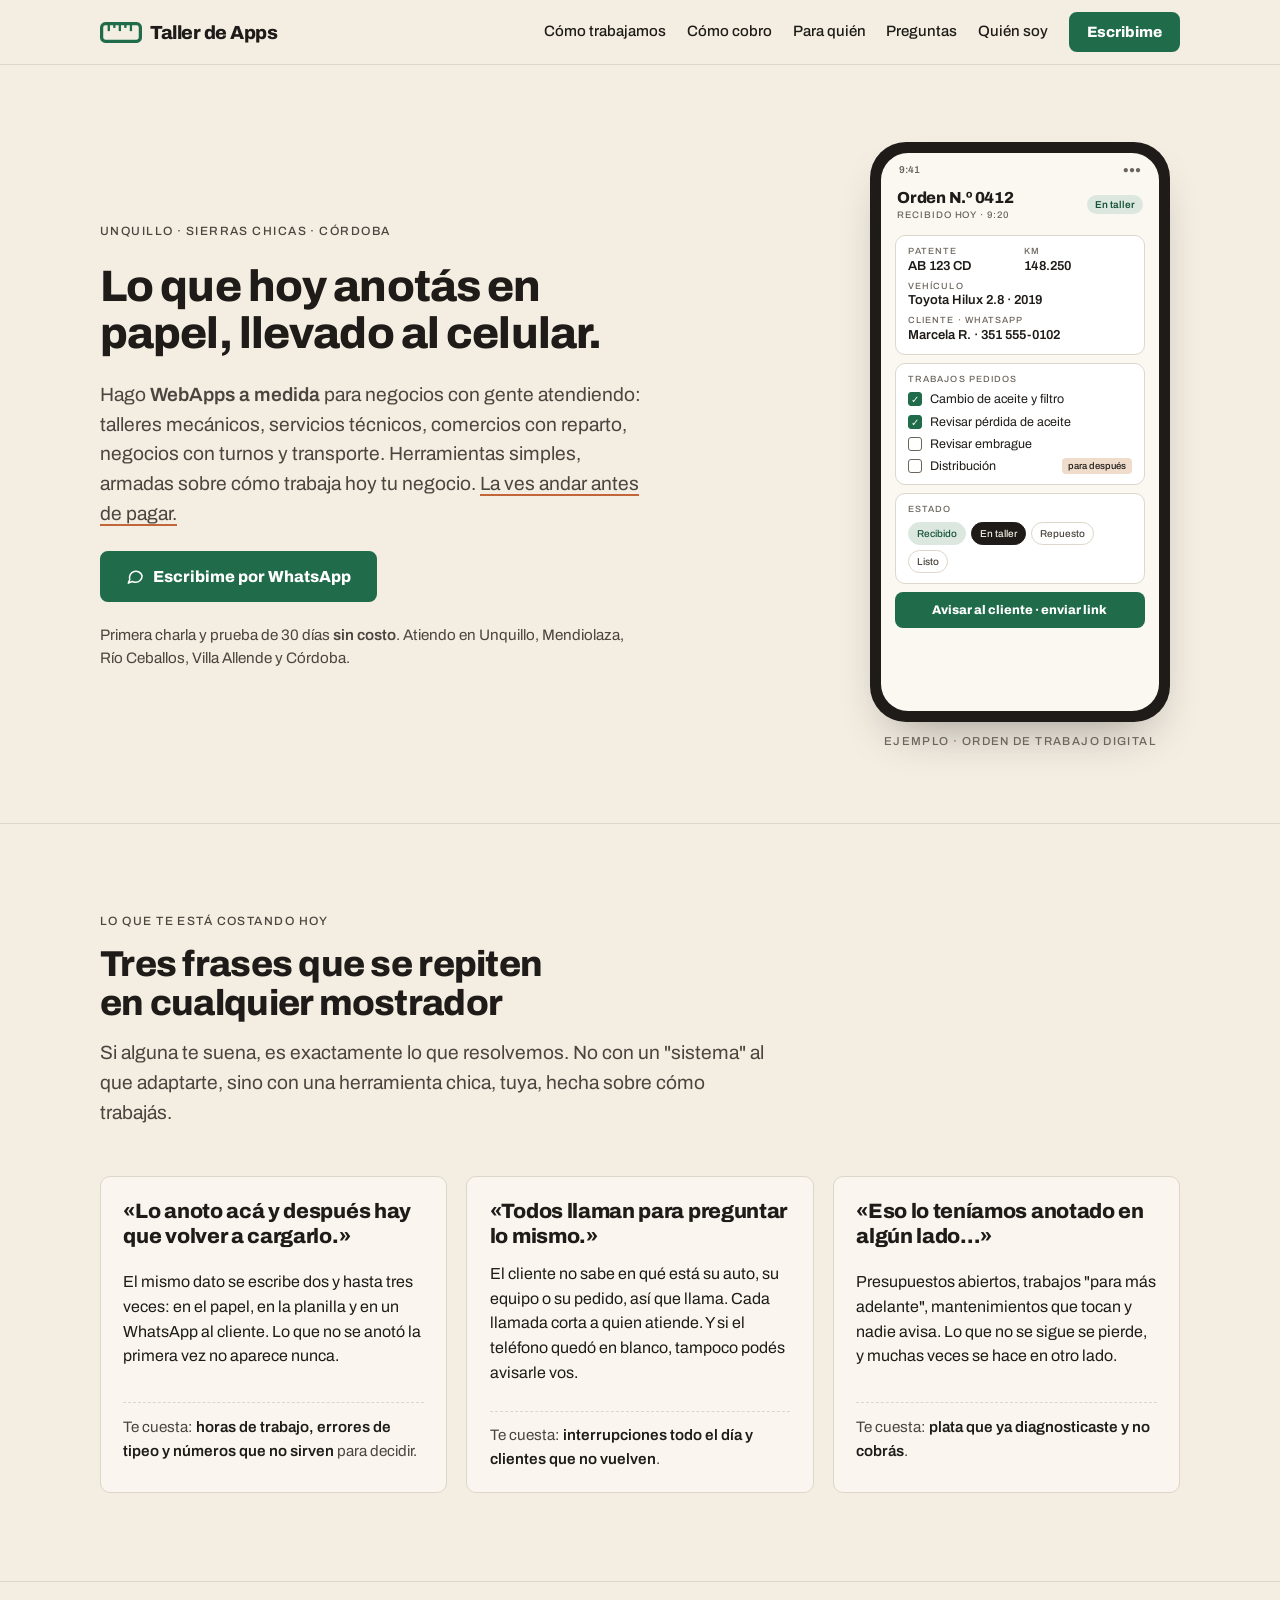
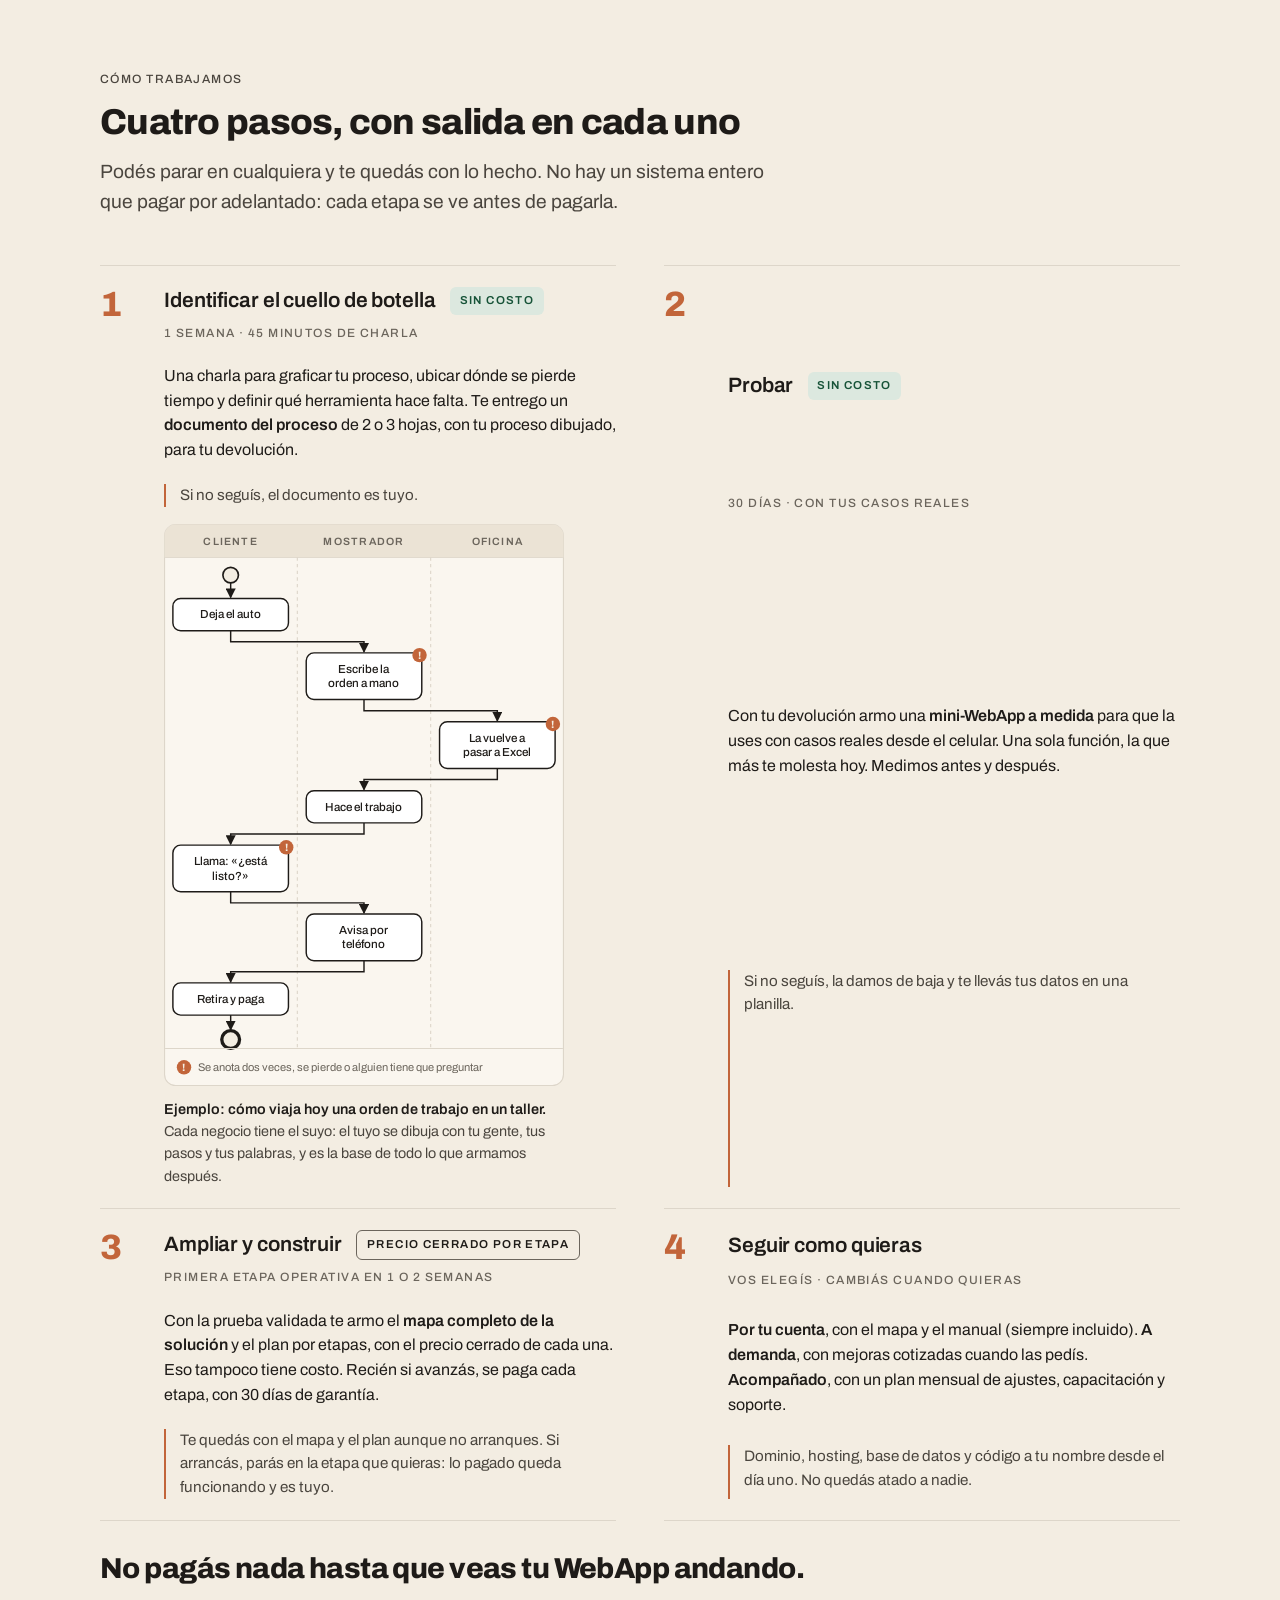
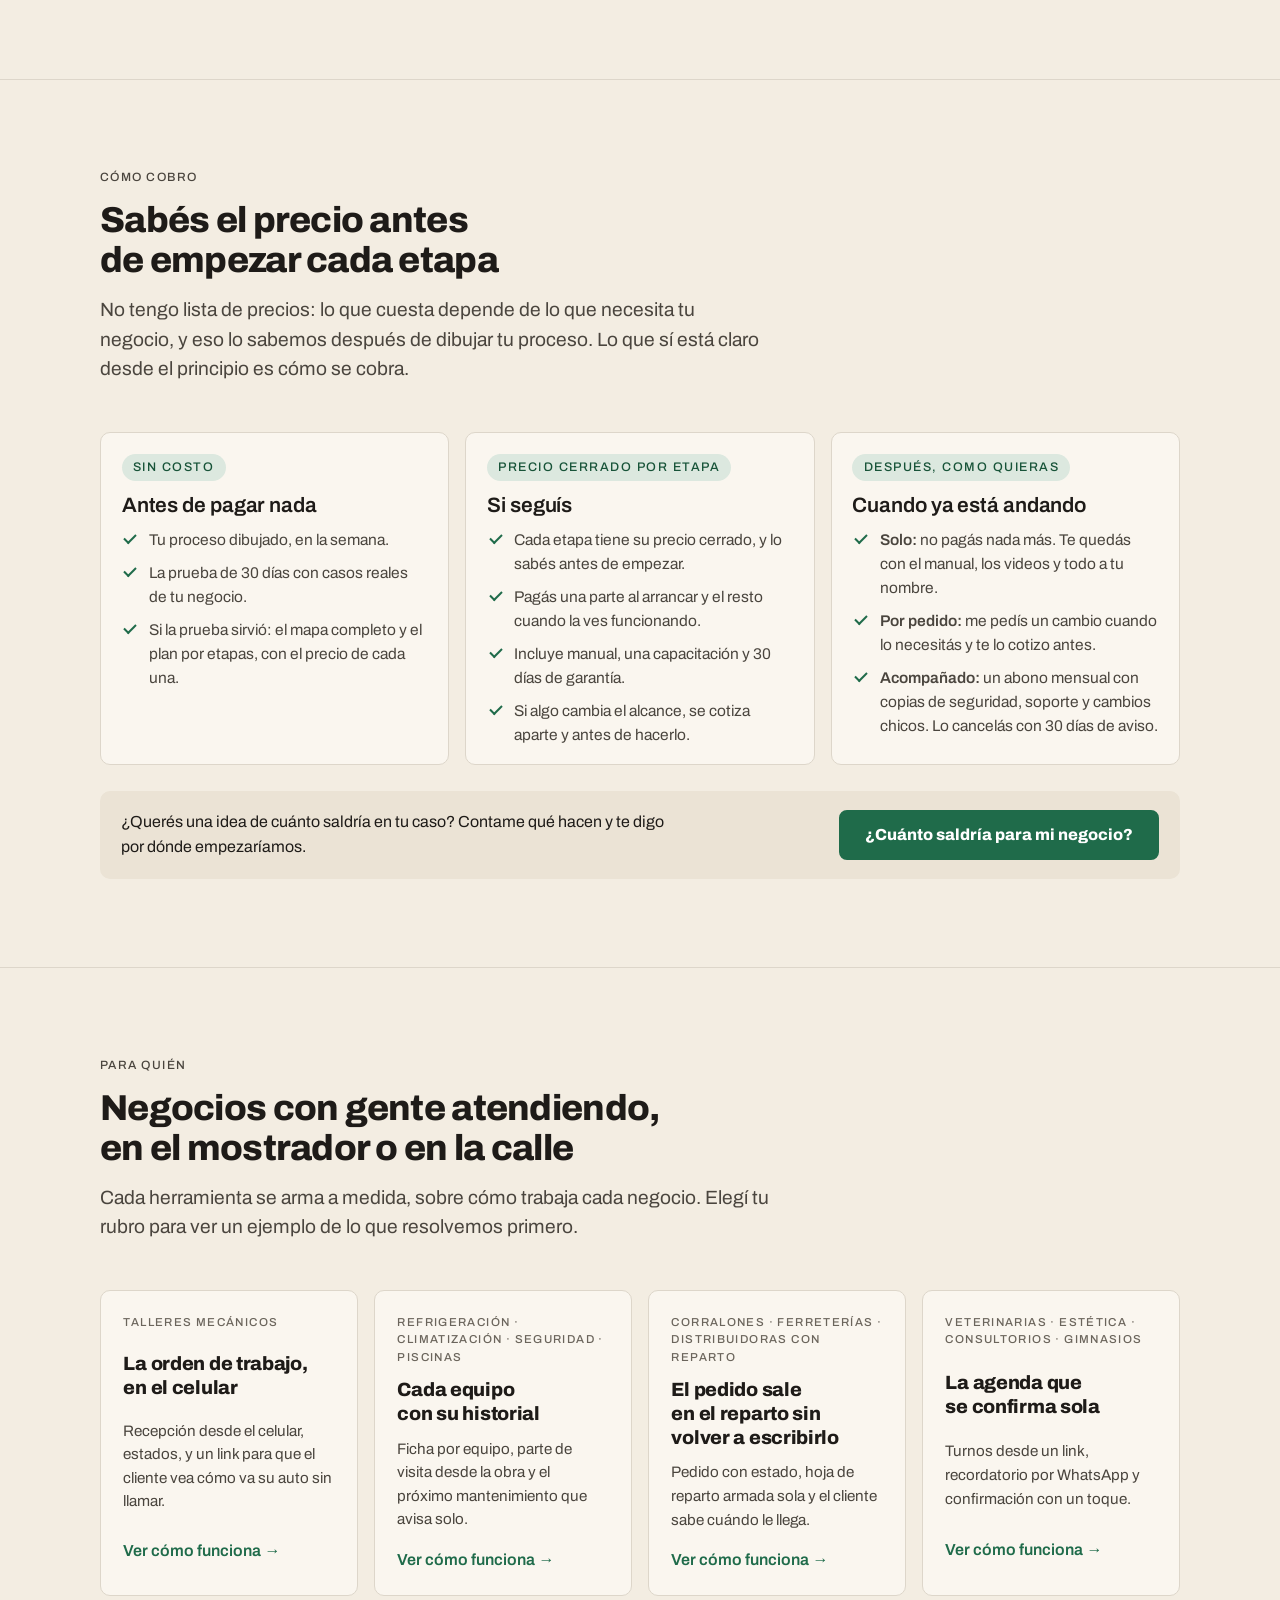
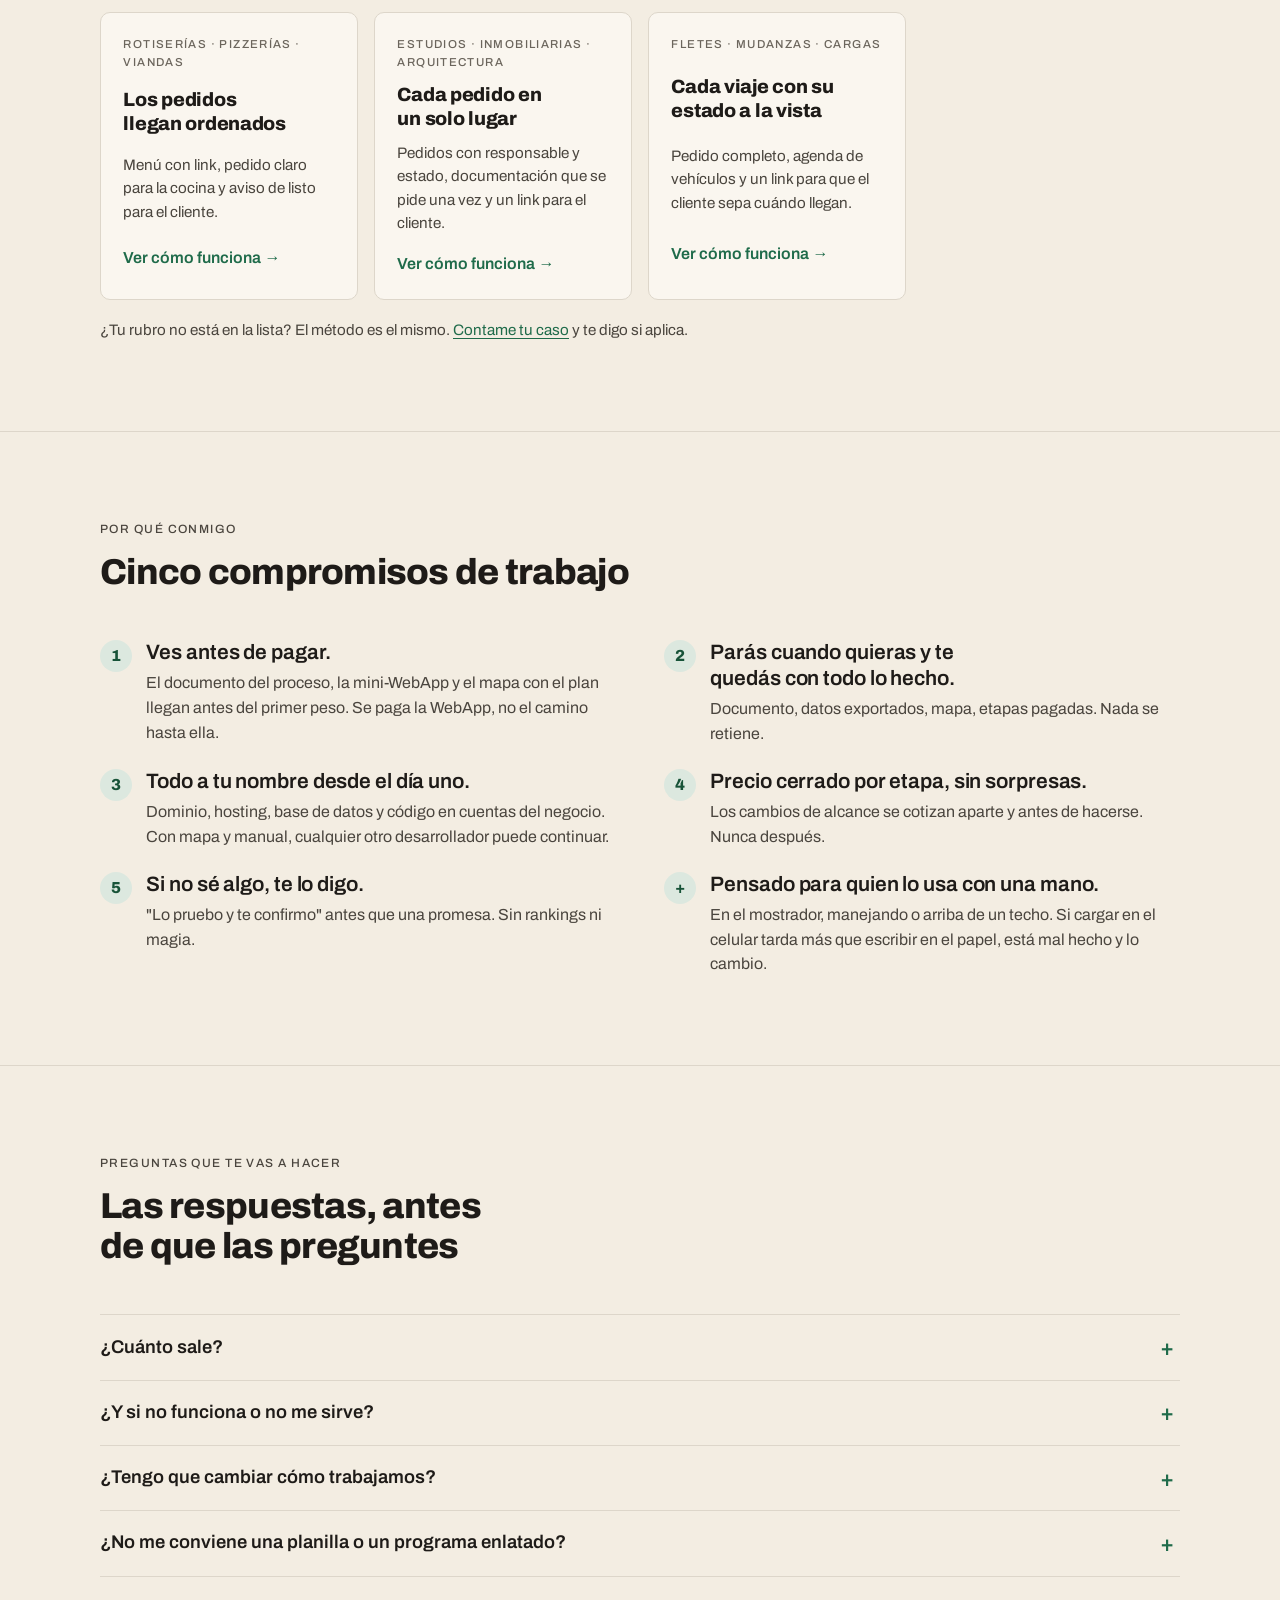
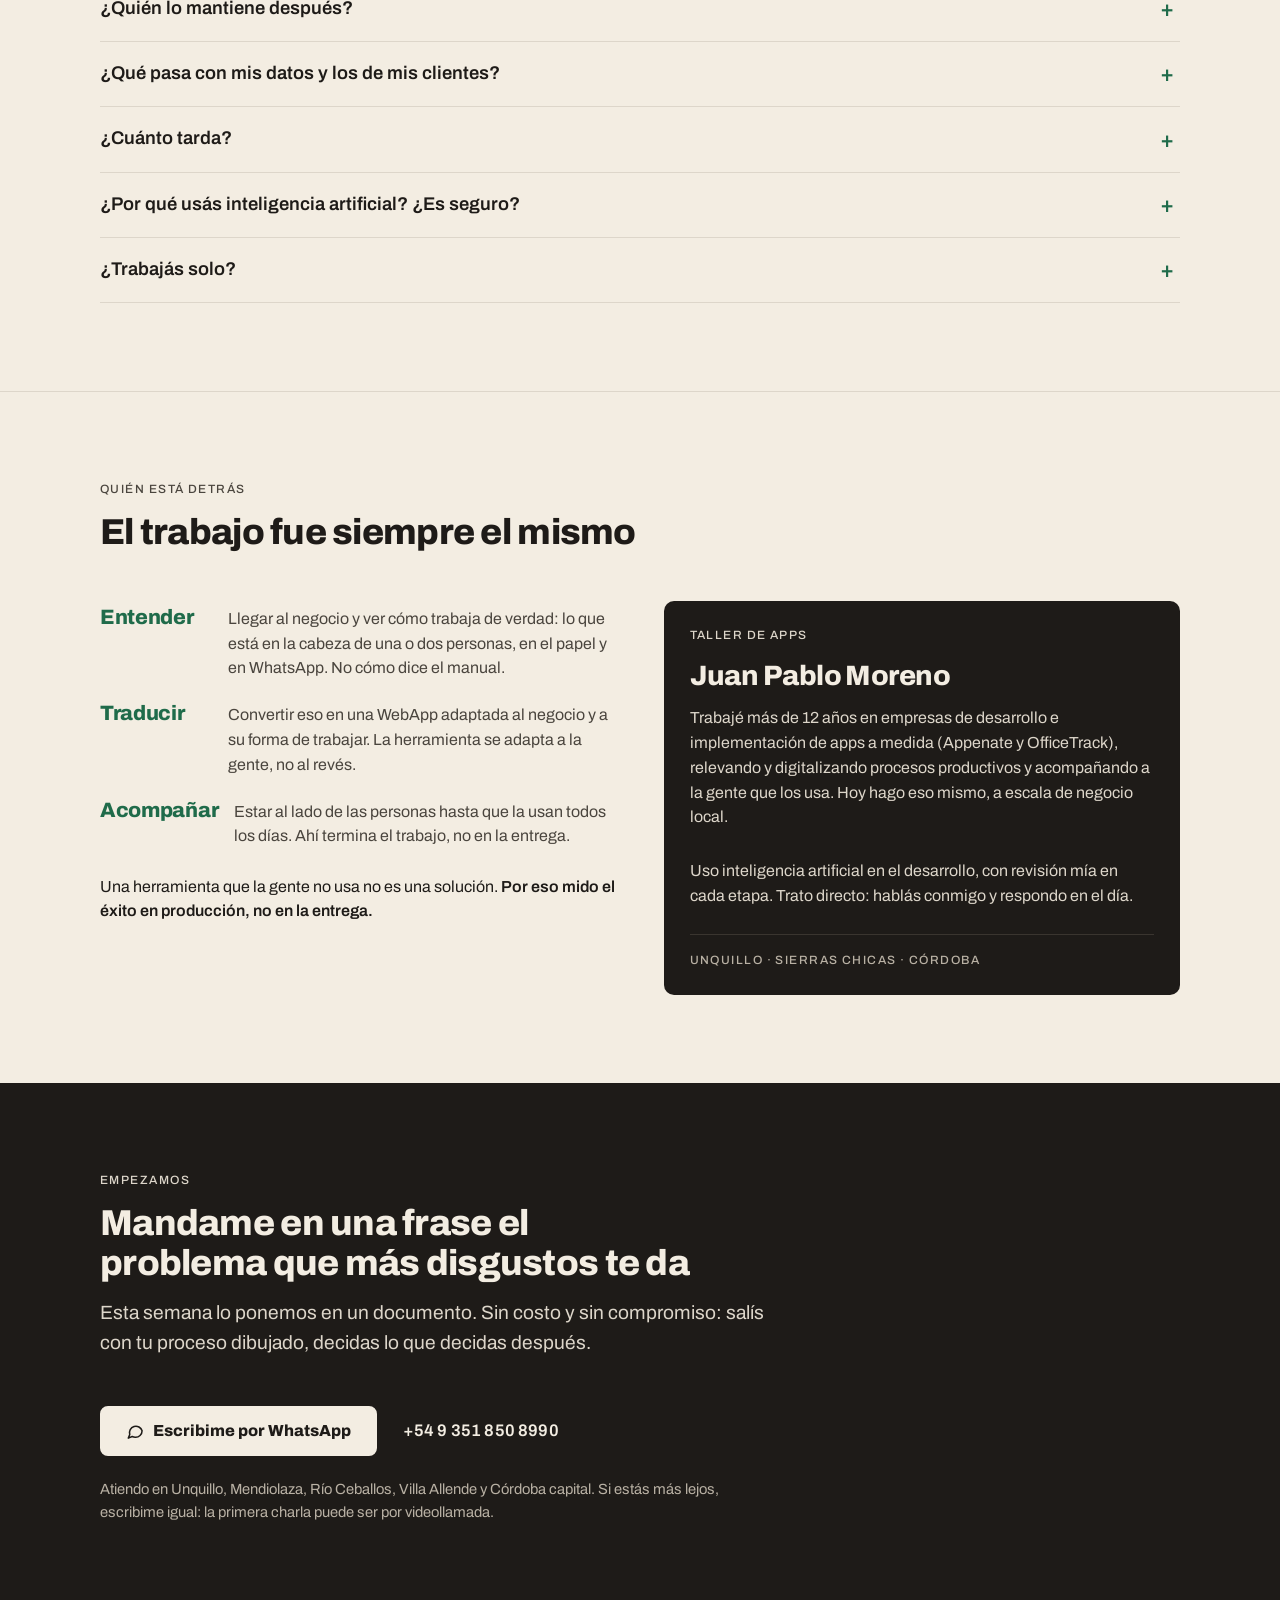
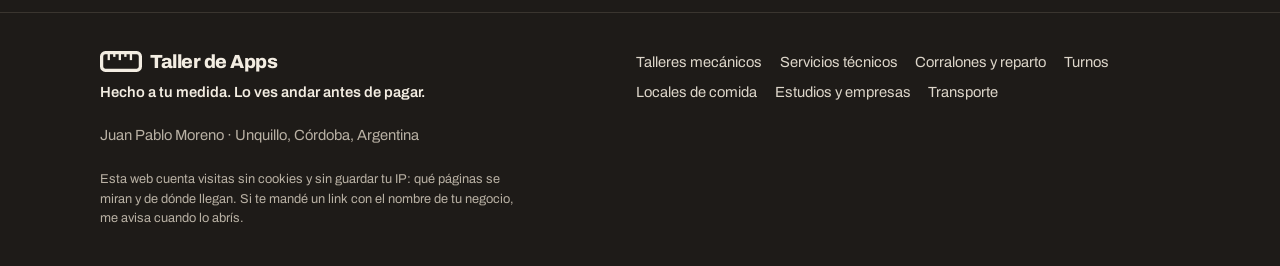
==== commit a6a89efc: "Add files via upload" ====
--- a/index.html
+++ b/index.html
@@ -21,7 +21,7 @@
   <link rel="apple-touch-icon" href="assets/apple-touch-icon.png">
   <link rel="manifest" href="site.webmanifest">
   <meta name="theme-color" content="#1F6B4A">
-  <link rel="stylesheet" href="assets/styles.css?v=20261014g">
+  <link rel="stylesheet" href="assets/styles.css?v=20261014i">
 </head>
 <body>
 
@@ -34,6 +34,7 @@
     <button class="nav-toggle" aria-label="Abrir menú" aria-expanded="false"><span></span><span></span><span></span></button>
     <nav class="nav" aria-label="Principal">
       <a href="#como">Cómo trabajamos</a>
+      <a href="#cobro">Cómo cobro</a>
       <a href="#rubros">Para quién</a>
       <a href="#preguntas">Preguntas</a>
       <a href="#quien">Quién soy</a>
@@ -182,6 +183,52 @@
     </div>
   </section>
 
+  <!-- ============ CÓMO COBRO ============ -->
+  <section class="section" id="cobro">
+    <div class="wrap">
+      <div class="section-head">
+        <span class="eyebrow">Cómo cobro</span>
+        <h2>Sabés el precio antes de empezar cada etapa</h2>
+        <p class="lead">No tengo lista de precios: lo que cuesta depende de lo que necesita tu negocio, y eso lo sabemos después de dibujar tu proceso. Lo que sí está claro desde el principio es cómo se cobra.</p>
+      </div>
+      <div class="cobro-grid">
+        <div class="cobro-card">
+          <span class="cobro-tag">Sin costo</span>
+          <h3>Antes de pagar nada</h3>
+          <ul class="checks">
+            <li>Tu proceso dibujado, en la semana.</li>
+            <li>La prueba de 30 días con casos reales de tu negocio.</li>
+            <li>Si la prueba sirvió: el mapa completo y el plan por etapas, con el precio de cada una.</li>
+          </ul>
+        </div>
+        <div class="cobro-card">
+          <span class="cobro-tag">Precio cerrado por etapa</span>
+          <h3>Si seguís</h3>
+          <ul class="checks">
+            <li>Cada etapa tiene su precio cerrado, y lo sabés antes de empezar.</li>
+            <li>Pagás una parte al arrancar y el resto cuando la ves funcionando.</li>
+            <li>Incluye manual, una capacitación y 30 días de garantía.</li>
+            <li>Si algo cambia el alcance, se cotiza aparte y antes de hacerlo.</li>
+          </ul>
+        </div>
+        <div class="cobro-card">
+          <span class="cobro-tag">Después, como quieras</span>
+          <h3>Cuando ya está andando</h3>
+          <ul class="checks">
+            <li><strong>Solo:</strong> no pagás nada más. Te quedás con el manual, los videos y todo a tu nombre.</li>
+            <li><strong>Por pedido:</strong> me pedís un cambio cuando lo necesitás y te lo cotizo antes.</li>
+            <li><strong>Acompañado:</strong> un abono mensual con copias de seguridad, soporte y cambios chicos. Lo cancelás con 30 días de aviso.</li>
+          </ul>
+        </div>
+      </div>
+      <div class="cobro-close">
+        <p>¿Querés una idea de cuánto saldría en tu caso? Contame qué hacen y te digo por dónde empezaríamos.</p>
+        <a class="btn btn-primary btn-lg" data-precio data-wa="Hola Juan, vi cómo cobrás. Quiero saber cuánto saldría algo así para mi negocio." href="#contacto">¿Cuánto saldría para mi negocio?</a>
+      </div>
+    </div>
+  </section>
+
+
   <!-- ============ PARA QUIÉN ============ -->
   <section class="section" id="rubros">
     <div class="wrap">
@@ -266,7 +313,7 @@
       <div class="faq">
         <details>
           <summary>¿Cuánto sale?</summary>
-          <div class="answer"><p>No tengo lista de precios porque no hay dos negocios iguales, y no te voy a tirar un número sin conocer tu proceso. Primero van el documento del proceso y la prueba de 30 días, <strong>sin costo</strong>. Después, el plan por etapas con el <strong>precio cerrado de cada una</strong>, antes de empezar. Vos decidís con la herramienta ya probada en tu negocio.</p></div>
+          <div class="answer"><p>No tengo lista de precios porque no hay dos negocios iguales, y no te voy a tirar un número sin conocer tu proceso. Primero van el documento del proceso y la prueba de 30 días, <strong>sin costo</strong>. Después, el plan por etapas con el <strong>precio cerrado de cada una</strong>, antes de empezar. Vos decidís con la herramienta ya probada en tu negocio. <a href="#cobro">Así cobro</a>.</p></div>
         </details>
         <details>
           <summary>¿Y si no funciona o no me sirve?</summary>
@@ -362,6 +409,6 @@
   </div>
 </footer>
 
-<script src="assets/site.js?v=20261014g"></script>
+<script src="assets/site.js?v=20261014i"></script>
 </body>
 </html>
--- a/assets/styles.css
+++ b/assets/styles.css
@@ -109,13 +109,17 @@
 .nav .btn:hover { color: var(--white); }
 .nav-toggle { display: none; background: none; border: 2px solid var(--ink); border-radius: 8px; width: 42px; height: 38px; cursor: pointer; }
 .nav-toggle span { display: block; width: 18px; height: 2px; background: var(--ink); margin: 3px auto; }
-@media (max-width: 760px) {
-  .brand-name { position: absolute; width: 1px; height: 1px; overflow: hidden; clip: rect(0 0 0 0); white-space: nowrap; }
-  .brand-icon { width: 48px; height: 24px; }
+.nav a { white-space: nowrap; }
+/* El menú se pliega antes de que los links tengan que partirse en dos líneas */
+@media (max-width: 1080px) {
   .nav-toggle { display: inline-block; }
   .nav { display: none; position: absolute; left: 0; right: 0; top: 100%; background: var(--paper); border-bottom: 1px solid var(--line); padding: 1rem 20px 1.3rem; flex-direction: column; align-items: flex-start; gap: .9rem; }
   .nav[data-open="true"] { display: flex; }
   .nav .btn { padding: 12px 20px; }
+}
+@media (max-width: 760px) {
+  .brand-name { position: absolute; width: 1px; height: 1px; overflow: hidden; clip: rect(0 0 0 0); white-space: nowrap; }
+  .brand-icon { width: 48px; height: 24px; }
 }
 
 /* Portada */
@@ -336,3 +340,14 @@
 .para-band strong { font-weight: 800; }
 .para-band small { color: var(--ink-2); font-size: .85rem; }
 .footer-privacy { margin: .9rem 0 0; font-size: .8rem; line-height: 1.5; color: var(--on-dark-2); max-width: 34em; }
+
+/* Cómo cobro (inicio) */
+.cobro-grid { display: grid; gap: 1rem; margin-top: 1.6rem; }
+@media (min-width: 900px) { .cobro-grid { grid-template-columns: repeat(3, 1fr); } }
+.cobro-card { background: var(--surface); border: 1px solid var(--line); border-radius: var(--radius); padding: 1.3rem 1.3rem 1.1rem; min-width: 0; }
+.cobro-card h3 { margin: .7rem 0 .6rem; }
+.cobro-card .checks { margin: 0; }
+.cobro-card .checks li { font-size: .97rem; }
+.cobro-tag { display: inline-block; font-size: .78rem; font-weight: 500; letter-spacing: .12em; text-transform: uppercase; color: var(--green-ink); background: var(--green-soft); border-radius: 999px; padding: .25rem .7rem; }
+.cobro-close { margin-top: 1.6rem; display: flex; flex-wrap: wrap; gap: 1rem 1.6rem; align-items: center; justify-content: space-between; padding: 1.2rem 1.3rem; border-radius: var(--radius); background: var(--paper-2); }
+.cobro-close p { margin: 0; max-width: 34em; color: var(--ink); }
